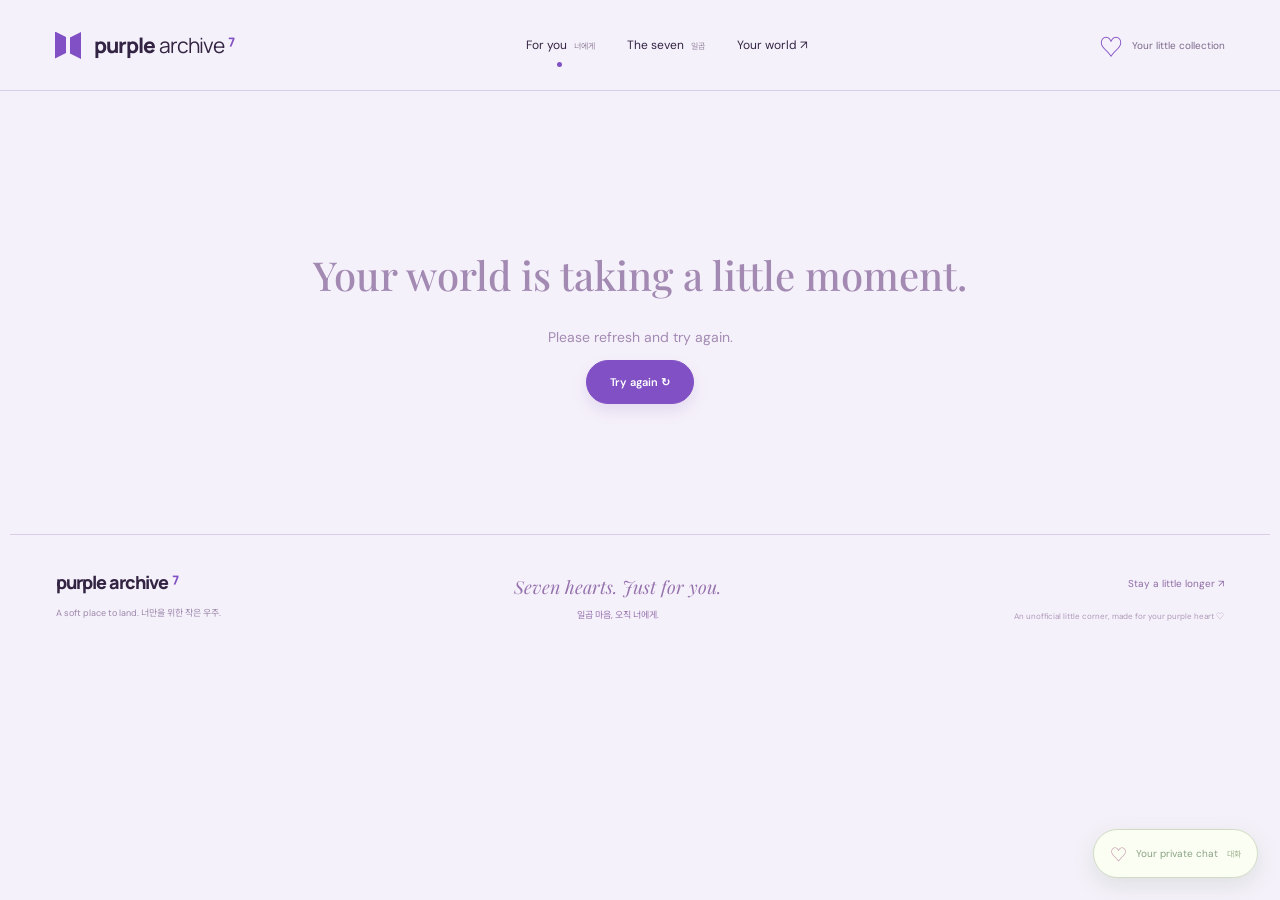
==== site.html @ f512b0ef "Purple Archive - Railway-ready deploy" ====
<!doctype html>
<html lang="en">
<head>
  <meta charset="utf-8">
  <meta name="viewport" content="width=device-width,initial-scale=1">
  <meta name="theme-color" content="#f4effb">
  <meta name="description" content="Seven artists. Your own little universe. A purple collection of moments, made to feel just for you.">
  <title>Purple Archive · Just for you</title>
  <link rel="stylesheet" href="/design.css">
  <link rel="stylesheet" href="/rooms.css">
  <link rel="stylesheet" href="/magic.css">
  <link rel="stylesheet" href="/community.css">
  <link rel="stylesheet" href="/journey.css">
  <link rel="stylesheet" href="/natural.css">
  <link rel="stylesheet" href="/surprise.css">
  <link rel="stylesheet" href="/korea.css">
  <script defer src="/lottie.min.js"></script>
  <script defer src="/rooms.js"></script>
  <script defer src="/magic.js"></script>
  <script defer src="/community.js"></script>
  <script defer src="/journey.js"></script>
  <script defer src="/natural.js"></script>
  <script defer src="/surprise.js"></script>
  <script defer src="/korea.js"></script>
  <script defer src="/visitor.js"></script>
  <script defer src="/recipient.js"></script>
  <script defer src="/experience.js"></script>
</head>
<body>
  <a class="skip" href="#main">Skip to content</a>
  <header class="site-header">
    <a href="/" class="brand"><span class="logo" aria-hidden="true"><i></i><i></i></span>purple<span>archive</span><sup>⁷</sup></a>
    <nav aria-label="Main navigation"><a href="/" data-nav="home">For you <small lang="ko">너에게</small></a><a href="/#members" data-nav="members">The seven <small lang="ko">일곱</small></a><a href="/world" data-nav="world">Your world <span>↗</span></a></nav>
    <a href="/world?view=saved" class="header-heart" aria-label="Your saved memories">♡ <span>Your little collection</span></a>
  </header>
  <main id="main" aria-busy="true"><div class="loading"><div class="loading-orbit" aria-hidden="true"><i></i><span>✧</span></div><p>A little universe is finding its way to you.</p><small lang="ko">오직 너를 위한 작은 우주.</small></div></main>
  <footer class="site-footer"><div><a class="brand" href="/">purple archive<sup>⁷</sup></a><p>A soft place to land. <span lang="ko">너만을 위한 작은 우주.</span></p></div><div class="footer-message">Seven hearts. Just for you.<br><small lang="ko">일곱 마음, 오직 너에게.</small></div><div class="footer-links"><a href="/world">Stay a little longer ↗</a><span id="note-link"></span><small>An unofficial little corner, made for your purple heart ♡</small></div></footer>
  <dialog id="viewer" aria-label="Media preview"><button class="close-dialog" aria-label="Close preview">×</button><div id="viewer-content"></div></dialog>
</body>
</html>
---- design.css ----
@import url('https://fonts.googleapis.com/css2?family=DM+Sans:wght@400;500;600;700&family=Manrope:wght@400;500;600;700;800&family=Noto+Sans+KR:wght@400;500&family=Playfair+Display:ital,wght@0,500;0,600;1,500&display=swap');
:root{--bg:#f5f1fa;--paper:#fffdff;--ink:#332443;--purple:#8150c5;--lilac:#d7c1ef;--muted:#94849f;--line:#d9cce6;--serif:'Playfair Display',Georgia,serif;--sans:'DM Sans','Noto Sans KR',sans-serif;--shadow:0 20px 55px #6b47851a;color-scheme:light}
*{box-sizing:border-box}[hidden]{display:none!important}html{scroll-behavior:smooth;scroll-padding-top:100px}body{margin:0;background:var(--bg);color:var(--ink);font-family:var(--sans);font-size:14px;background-image:radial-gradient(#c9b9d637 .7px,transparent .7px);background-size:14px 14px}a{color:inherit;text-decoration:none}button,input,select{font:inherit}button,a{-webkit-tap-highlight-color:transparent}button{cursor:pointer}button{color:inherit}button:focus-visible,a:focus-visible,select:focus-visible{outline:3px solid #ad7de9;outline-offset:5px}img{display:block;width:100%;object-fit:cover}::selection{background:#d9b9fa}.skip{position:fixed;top:-100px;background:var(--ink);color:white;padding:12px;z-index:50}.skip:focus{top:10px}.container{max-width:1260px;margin:auto;padding:0 46px}.site-header{max-width:1390px;margin:auto;min-height:91px;padding:18px 55px;display:flex;align-items:center;justify-content:space-between;gap:25px;border-bottom:1px solid var(--line)}.brand{font-family:'Manrope',sans-serif;font-size:21px;font-weight:800;letter-spacing:-1px;display:inline-flex;align-items:center;gap:4px;white-space:nowrap}.brand>span:not(.logo){font-weight:400}.brand sup{font-size:20px;color:var(--purple);align-self:flex-start}.logo{display:flex;gap:4px;width:28px;height:27px;margin-right:7px}.logo i{width:11px;background:var(--purple);clip-path:polygon(0 0,100% 20%,100% 80%,0 100%)}.logo i:last-child{transform:scaleX(-1)}nav{display:flex;gap:32px;font-size:12px}nav a{position:relative;padding:9px 0}nav small{font-size:8px;margin-left:4px;color:var(--muted)}nav a.active:after{content:'';width:5px;height:5px;border-radius:50%;background:var(--purple);position:absolute;bottom:-5px;left:45%}.header-heart{display:flex;gap:9px;align-items:center;color:var(--purple);font-size:24px}.header-heart span{font-size:10px;color:#7b688b}.eyebrow{font-size:9px;font-weight:600;letter-spacing:2px;text-transform:uppercase;color:var(--purple);display:flex;align-items:center;gap:8px}.eyebrow:before{content:'✳';font-size:17px}.korean{font-family:'Noto Sans KR',sans-serif;letter-spacing:1px;color:#9576b4;font-size:12px}.pill{border:1px solid #cdb6e1;background:#eadff6;border-radius:30px;padding:8px 12px;font-size:9px;letter-spacing:1px}.hero{min-height:680px;display:grid;grid-template-columns:1fr 1.1fr;align-items:center;gap:22px;padding:45px 0 35px}.hero h1{font-family:'Manrope',sans-serif;font-size:clamp(55px,5.8vw,82px);line-height:1.09;letter-spacing:-4.7px;margin:20px 0;font-weight:800}.hero h1 em{font-family:var(--serif);font-weight:500;color:var(--purple);letter-spacing:-3.5px}.hero .korean{margin:0 0 20px;font-size:15px}.hero-copy>p:not(.korean){font-size:13px;line-height:1.9;color:#8a7797;max-width:345px}.hero-actions{display:flex;align-items:center;gap:25px;margin:28px 0}.button{display:inline-flex;align-items:center;justify-content:center;gap:24px;background:var(--purple);border:1px solid var(--purple);border-radius:30px;padding:14px 23px;color:white;font-size:11px;font-weight:600;box-shadow:0 7px 15px #8053b426;transition:transform .2s,box-shadow .2s}.button:hover{transform:translateY(-3px);box-shadow:0 10px 25px #8053b444}.button.light{background:white;color:var(--purple);border-color:#d8c1ee}.text-link{font-size:11px;border-bottom:1px solid #bba2cd;padding-bottom:5px}.hero-note{display:flex;align-items:center;gap:13px;margin-top:37px}.little-avatars{display:flex;padding-left:7px}.little-avatars img{height:31px;width:31px;border:2px solid white;border-radius:50%;margin-left:-7px;object-position:top}.hero-note>span{font-size:9px;color:#9a86a8;line-height:1.8}.hero-note strong{color:#634777;font-weight:500}.hero-art{position:relative;height:525px;perspective:1200px;isolation:isolate}.lavender-halo{position:absolute;inset:20px 5px 15px;border-radius:50%;background:radial-gradient(ellipse,#c9aaef80,transparent 69%)}.orbit{position:absolute;width:430px;height:390px;border:1px dashed #c3a7db77;border-radius:50%;top:50px;left:25px;transform:rotate(-25deg)}.hero-sticker{position:absolute;background:#f6e88d;color:#665027;padding:10px 14px;z-index:5;font-size:10px;transform:rotate(9deg);right:-10px;top:60px;box-shadow:3px 4px 0 #d2bd65;border-radius:5px}.photo-frame{display:block;padding:10px 10px 34px;background:#fffdff;border:1px solid #ede2f5;box-shadow:var(--shadow);position:relative;transition:transform .35s}.photo-frame img{height:100%;object-position:center 25%}.photo-frame .caption{position:absolute;bottom:10px;left:8px;right:8px;text-align:center;font:italic 13px var(--serif);color:#7c5b93}.photo-frame button{padding:0;border:0;background:none;width:100%;height:100%}.tape{position:absolute;width:80px;height:25px;background:#c7a7e388;top:-12px;left:34%;transform:rotate(-4deg);z-index:2;backdrop-filter:blur(2px)}.main-frame{position:absolute;top:105px;left:30px;width:355px;height:270px;transform:rotate(-9deg) rotateY(9deg);z-index:2}.side-frame{position:absolute;right:0;bottom:55px;width:185px;height:245px;transform:rotate(10deg);z-index:3;border-radius:100px 100px 3px 3px;background:#e5d7f3}.side-frame img{border-radius:100px 100px 0 0}.top-frame{position:absolute;top:6px;right:30px;width:135px;height:165px;transform:rotate(13deg);z-index:1}.main-frame:hover{transform:rotate(-5deg) translateY(-7px)}.hero-stand{position:absolute;bottom:37px;left:25px;width:370px;height:49px;border-radius:50%;background:linear-gradient(90deg,#b894df,#eee1ff 45%,#c3a3e5);box-shadow:0 22px 0 #b999d6,0 30px 0 #ae8ccb,0 45px 30px #6d46802b;transform:rotate(-3deg);z-index:0}.chrome-heart{position:absolute;left:10px;bottom:90px;color:#a777d7;font-size:90px;line-height:1;text-shadow:2px 3px 0 #d5b6f8,5px 7px 12px #9063b24d;transform:rotate(-19deg);z-index:4;animation:bob 5s ease-in-out infinite}.hero-spark{position:absolute;left:15px;top:50px;font:75px var(--serif);color:#b385dc;transform:rotate(-10deg)}.handwriting{position:absolute;bottom:-8px;right:65px;font:italic 19px var(--serif);transform:rotate(-6deg);color:#9b77b5}.ticker{display:flex;gap:28px;align-items:center;justify-content:space-between;padding:22px 15px;border-block:1px solid var(--line);white-space:nowrap;overflow:hidden;color:#9f87b2;font-size:9px;letter-spacing:2px}.ticker b{font-size:16px;font-weight:400;color:#b996dc}.section{padding:63px 0}.section-heading{display:flex;justify-content:space-between;align-items:end;gap:25px;margin-bottom:29px}.section-heading h2{font-family:'Manrope',sans-serif;font-size:36px;font-weight:700;letter-spacing:-1.5px;margin:12px 0 0;line-height:1.22}.section-heading h2 em{font-family:var(--serif);font-weight:500;color:var(--purple)}.section-heading>p{font-size:11px;line-height:1.9;color:#9b86a8;max-width:245px;margin:0}.section-heading .korean{margin-left:8px;font-size:10px}.member-grid{display:grid;grid-template-columns:repeat(7,1fr);gap:17px}.member-card{min-width:0}.member-photo{height:205px;border:6px solid white;border-radius:85px 85px 9px 9px;overflow:hidden;position:relative;background:#e1cef2;box-shadow:0 9px 25px #67458115;transition:transform .35s}.member-card:nth-child(even) .member-photo{border-radius:10px;transform:rotate(2deg)}.member-card:nth-child(3n) .member-photo{transform:rotate(-2deg)}.member-photo img{height:100%;object-position:center 18%;transition:transform .5s;filter:saturate(.85)}.member-card:hover .member-photo{transform:translateY(-8px) rotate(0)}.member-card:hover img{transform:scale(1.05)}.member-number{position:absolute;bottom:8px;left:8px;background:#fffdfbdd;border-radius:20px;padding:4px 7px;font-size:8px;color:#8a61ac}.member-card h3{display:flex;justify-content:space-between;margin:15px 0 5px;font-size:13px;font-weight:600}.member-card h3 span{color:var(--purple)}.member-card p{font-size:9px;color:var(--muted);margin:0;line-height:1.8}.bento{display:grid;grid-template-columns:1.2fr .8fr .8fr;gap:19px;margin:0 0 60px}.bento-card{background:white;border:1px solid #e4d8ef;border-radius:17px;padding:26px;position:relative;overflow:hidden;min-height:230px;box-shadow:0 8px 22px #83599808}.bento-card h3{font:500 25px/1.2 var(--serif);margin:14px 0}.bento-card p{font-size:11px;line-height:1.8;color:#947ba6;max-width:225px}.bento-card .card-symbol{position:absolute;right:15px;bottom:6px;font:100px var(--serif);color:#d7b6ed;transform:rotate(-15deg);pointer-events:none}.bento-card.lilac{background:#e8d9f7}.bento-card.butter{background:#faf2cf;border-color:#e9ddad}.bento-card.butter .eyebrow{color:#a08242}.bento-card.butter button{color:#846f3c}.small-button{background:none;border:0;border-bottom:1px solid #bda4d2;padding:6px 0;color:var(--purple);font-size:11px}.card-stamp{position:absolute;right:18px;top:18px;border:1px dashed #c5a5e0;padding:5px 7px;font-size:8px;color:#9e7dba;transform:rotate(9deg)}.days-number{font-family:'Manrope',sans-serif;font-size:50px;font-weight:700;letter-spacing:-2px;margin:18px 0 0;color:#96714f}.era-room{display:grid;grid-template-columns:.85fr 1.15fr;border:1px solid #dbc5eb;background:#ece1f6;border-radius:18px;overflow:hidden;margin-bottom:60px}.era-intro{padding:38px;background:#e2d1f0;position:relative;overflow:hidden}.era-intro h2{font:500 37px/1.15 var(--serif);margin:15px 0}.era-intro p{font-size:11px;line-height:1.8;color:#967aaa;max-width:250px}.record{height:120px;width:120px;position:absolute;right:-15px;bottom:-25px;border-radius:50%;background:repeating-radial-gradient(#63477c 0 2px,#705482 3px 4px);border:10px solid #755782;box-shadow:0 4px 10px #37244c44}.record:after{content:'7';position:absolute;inset:24px;display:grid;place-items:center;border-radius:50%;background:#c5a8e0;color:white;font:24px var(--serif)}.era-content{padding:28px 32px}.era-tabs{display:flex;flex-wrap:wrap;gap:8px;padding-bottom:20px;border-bottom:1px solid #c7b1da77}.era-tab{padding:8px 12px;border:1px solid #c9b0dd;border-radius:20px;background:transparent;color:#8f70a4;font-size:9px}.era-tab.active{background:#8256a5;border-color:#8256a5;color:white}.era-details h3{font:500 25px var(--serif);margin:23px 0 12px}.era-details p{font-size:12px;line-height:1.9;color:#8d729f}.tag{display:inline-block;padding:6px 10px;border:1px solid #cdb6de;border-radius:20px;margin:4px 3px 0 0;font-size:9px;color:#8b699f}.world-banner{display:grid;grid-template-columns:1fr 1fr;min-height:330px;background:#fefdff;border:1px solid var(--line);border-radius:18px;margin-bottom:60px;overflow:hidden}.banner-copy{padding:40px}.banner-copy h2{font:500 38px/1.15 var(--serif);margin:15px 0}.banner-copy p{font-size:12px;line-height:1.8;color:#967eaa;max-width:300px;margin-bottom:25px}.banner-art{min-height:300px;position:relative;background:radial-gradient(ellipse,#e9d9f78c,transparent 70%);perspective:700px}.banner-art .photo-frame{position:absolute;top:45px;left:30px;width:160px;height:220px;transform:rotate(-12deg)}.banner-art .photo-frame:nth-child(2){left:145px;top:75px;transform:rotate(12deg)}.banner-art .photo-frame:nth-child(3){left:267px;top:38px;transform:rotate(21deg)}.quote-block{text-align:center;padding:0 20px 65px}.quote-block .heart-button{border:0;background:none;font-size:37px;color:#a782c8;transition:transform .2s}.quote-block .heart-button:hover{transform:scale(1.2)}.quote-block p{font:italic 26px var(--serif);margin:13px;color:#9673af}.quote-block small{font-size:10px;color:#ab91bc}.site-footer{border-top:1px solid var(--line);padding:34px 46px;max-width:1260px;margin:auto;display:flex;align-items:center;justify-content:space-between;gap:25px}.site-footer .brand{font-size:18px}.site-footer p{font-size:9px;color:#9c87ab;line-height:1.8}.footer-message{font:italic 18px var(--serif);color:#9672ae;text-align:center}.footer-message small{font:9px var(--sans)}.footer-links{display:flex;flex-direction:column;gap:10px;font-size:10px;color:#8c6ba5;text-align:right}.footer-links small{font-size:8px;color:#ae99b9}.page-hero{text-align:center;padding:52px 0 12px}.page-hero .eyebrow{justify-content:center}.page-hero h1{font-family:'Manrope',sans-serif;font-size:clamp(42px,5.5vw,72px);letter-spacing:-3px;line-height:1.12;margin:18px 0 12px;font-weight:800}.page-hero h1 em{font-family:var(--serif);font-weight:500;color:var(--purple)}.page-hero>p{font-size:12px;line-height:1.9;color:#a184b3}.world-stage{height:340px;position:relative;perspective:1100px;max-width:900px;margin:10px auto 30px}.stage-oval{position:absolute;left:7%;right:7%;height:74px;bottom:19px;border-radius:50%;background:linear-gradient(90deg,#ceb3e8,#f8edff 50%,#b99bd5);box-shadow:0 15px 0 #c4a8dc,0 24px 0 #b998d3,0 42px 33px #9b7aae30}.stage-photo{position:absolute;bottom:62px;width:165px;height:222px;z-index:2;transform:rotate(var(--rot));transition:transform .4s;left:var(--left);transform-origin:bottom center}.stage-photo:nth-of-type(3){border-radius:100px 100px 2px 2px;background:#e6d4f6}.stage-photo:nth-of-type(3) img{border-radius:100px 100px 0 0}.stage-photo:nth-of-type(4){background:#f7ebc6}.stage-photo:hover{transform:rotate(0) translateY(-15px)}.world-float{position:absolute;right:3%;top:15px;font-size:65px;color:#ac85ce;text-shadow:3px 4px #ead6fc;animation:bob 5s ease-in-out infinite}.world-float.left{left:0;right:auto;top:110px;font-size:42px}.stage-label{position:absolute;bottom:1px;left:43%;z-index:3;font-size:8px;letter-spacing:3px;color:#8b67a2;transform:rotate(-1deg)}.world-toolbar{border-block:1px solid var(--line);padding:20px 0;display:flex;justify-content:space-between;align-items:center;gap:14px;flex-wrap:wrap}.filters{display:flex;flex-wrap:wrap;gap:6px}.chip{border:1px solid transparent;border-radius:30px;background:none;padding:9px 13px;color:#9a7dad;font-size:10px;transition:background .2s}.chip.active{background:#895ab4;color:white;border-color:#895ab4;box-shadow:0 4px 10px #8552ac1c}.toolbar-options{display:flex;gap:8px}.toolbar-options select,.icon-button{background:#fffdff;color:#9272aa;border:1px solid #d9c6e7;border-radius:20px;font-size:10px;padding:8px 12px}.icon-button.active{background:#dfcbed;color:#6e4192}.gallery-count{display:flex;justify-content:space-between;gap:15px;align-items:center;font-size:10px;color:#9d83af;padding:22px 0}.gallery-count button{border:0;background:none;color:#8f65ad;font-size:10px}.gallery{columns:4;column-gap:27px;padding:10px 7px 55px}.memory{display:inline-block;width:100%;break-inside:avoid;background:#fffdff;padding:10px;margin-bottom:31px;box-shadow:0 12px 25px #704c8817;border:1px solid #e5d9ee;transform:rotate(-2deg);position:relative;transition:transform .3s}.memory:nth-child(5n+2){background:#e6d4f6;border:1px solid #cbb0e1;transform:rotate(2deg);border-radius:120px 120px 5px 5px;padding:12px}.memory:nth-child(5n+2) .media-button{border-radius:115px 115px 0 0;overflow:hidden}.memory:nth-child(5n+3){background:#fffdf6;border:6px double #c9afd7;transform:rotate(-1deg);padding:9px}.memory:nth-child(5n+4){background:#eee5f6;padding:16px;border-radius:9px;transform:rotate(2deg);box-shadow:4px 6px 0 #d9c3e8}.memory:nth-child(5n){background:#fff6d5;transform:rotate(-2deg);border-color:#e9dcad}.memory:nth-child(5n):before{content:'';position:absolute;width:60px;height:22px;left:33%;top:-12px;background:#cab0e18c;transform:rotate(-7deg);z-index:2;pointer-events:none}.memory:hover{transform:rotate(0) translateY(-6px)}.media-button{display:block;width:100%;border:0;padding:0;background:#e0d0ed;color:var(--purple);position:relative}.media-button img,.media-button video{width:100%;max-height:350px;min-height:150px;object-fit:cover}.media-button .file-art{min-height:180px;display:grid;place-items:center;font-size:55px;background:radial-gradient(#f2e9fb,#d3b5e8)}.media-type{position:absolute;right:8px;bottom:8px;border-radius:20px;background:#fcf8ffdf;font-size:8px;padding:5px 8px}.memory h3{font:italic 15px/1.5 var(--serif);color:#836296;margin:13px 5px 9px;overflow-wrap:anywhere}.memory-meta{display:flex;align-items:center;justify-content:space-between;gap:7px;margin:0 4px 3px;font-size:8px;letter-spacing:1px;color:#a086b3}.save-button{background:none;border:0;color:#ae8bc7;font-size:23px;line-height:1;padding:0 3px}.save-button.saved{color:#9151c2}.gallery.neat{display:grid;grid-template-columns:repeat(4,1fr);gap:23px;columns:auto;align-items:start}.gallery.neat .memory{transform:none;margin:0;border-radius:9px;padding:10px;border:1px solid #d6c0e6;background:white;box-shadow:var(--shadow)}.gallery.neat .memory:before{display:none}.gallery.neat .media-button{border-radius:4px}.gallery.neat .media-button img,.gallery.neat .media-button video{height:230px;object-fit:cover}.empty{column-span:all;grid-column:1/-1;text-align:center;padding:70px 20px;color:#a58ab7}.empty h2{font:500 25px var(--serif)}.empty p{font-size:12px;line-height:1.8}.world-end{text-align:center;margin:0 0 50px;padding:25px;border:1px dashed #d0b5e4;border-radius:15px}.world-end h3{font:italic 23px var(--serif);color:#9c77b8;margin:0 0 10px}.world-end p{font-size:10px;color:#af95bf}.profile{display:grid;grid-template-columns:.85fr 1.15fr;gap:75px;padding:55px 0 50px;align-items:center}.profile-stand{position:relative;padding:15px 15px 38px;perspective:1000px}.profile-stand:after{content:'';position:absolute;bottom:15px;left:0;right:0;height:50px;border-radius:50%;background:linear-gradient(90deg,#c8a8e0,#ebdaf7,#b691d3);box-shadow:0 15px 0 #bd9bd5,0 28px 25px #8a5e9c22;z-index:-1}.profile-portrait{height:480px;transform:rotate(-4deg);padding:13px 13px 43px;background:white;box-shadow:var(--shadow);position:relative}.profile-portrait img{height:100%;object-position:top}.profile-portrait .caption{position:absolute;bottom:13px;left:0;right:0;text-align:center;font:italic 17px var(--serif);color:#ac8cbf}.back-link{font-size:10px;color:#a18aaf}.profile h1{font:800 70px 'Manrope',sans-serif;letter-spacing:-3px;margin:13px 0 5px}.real-name{font-size:16px;color:#9a71b7}.profile .bio{color:#9a83aa;font-size:12px;line-height:1.95;margin:22px 0}.facts{display:grid;grid-template-columns:1fr 1fr;gap:20px;margin:23px 0}.facts dt{font-size:8px;letter-spacing:1.5px;text-transform:uppercase;color:#ac91bd;margin-bottom:7px}.facts dd{font-size:11px;margin:0;color:#735186}.profile-nav{display:flex;justify-content:space-between;border-block:1px solid var(--line);padding:20px 0;font-size:11px;color:#946caa;margin-bottom:45px}.profile-memories .gallery{padding-bottom:30px}.profile .eyebrow{margin-top:23px}.note-wrap{max-width:690px;margin:auto;padding:45px 25px 75px}.note{background:#fffcff;padding:45px 43px;margin-top:35px;position:relative;box-shadow:var(--shadow);transform:rotate(-.5deg);border:1px solid #e4d5ef;border-radius:3px}.note:before{content:'';position:absolute;top:-13px;left:41%;width:90px;height:28px;background:#ccb2e199;transform:rotate(5deg)}.note h1{font:500 39px var(--serif);margin:18px 0 27px;color:#815794}.note p{font-size:13px;line-height:2;color:#8c749b;margin-bottom:20px}.note-sign{font:italic 24px var(--serif);color:#a27cb8;padding-top:10px}.note-bottom{text-align:center;font-size:10px;color:#aa8abb;margin-top:24px}.loading{text-align:center;padding:130px 20px;color:#a38ab3}.loading h1{font:500 40px var(--serif)}dialog{background:#fdf9ff;color:var(--ink);border:1px solid #dfc7ee;border-radius:18px;width:min(850px,94vw);max-height:92vh;padding:42px 25px 25px;box-shadow:0 30px 120px #32194040}dialog::backdrop{background:#493357aa;backdrop-filter:blur(12px)}.close-dialog{position:absolute;right:13px;top:6px;font-size:29px;border:0;background:none;color:#a27abc}.viewer-media img,.viewer-media video{width:auto;max-width:100%;max-height:63vh;margin:auto;object-fit:contain;border-radius:7px}.viewer-media audio{width:100%;margin:40px 0}.viewer-media .lottie{height:330px}.viewer-title{font:500 22px var(--serif);overflow-wrap:anywhere;color:#9065a7}.viewer-links{display:flex;justify-content:space-between;align-items:center;font-size:10px;color:#a17bb8}.viewer-links a{border-bottom:1px solid #cdb0de;padding-bottom:4px}.viewer-members{display:flex;gap:10px;font-size:10px;margin-top:15px;color:#9975ae}.fallback-photo{height:100%;min-height:140px;display:grid;place-items:center;background:linear-gradient(145deg,#e0caef,#b795d5);color:white;font:35px var(--serif)}.entry{position:fixed;inset:0;z-index:30;display:grid;place-items:center;text-align:center;background:#f5effbdd;backdrop-filter:blur(16px);pointer-events:none;animation:enterFade 1.8s forwards}.entry-symbol{width:110px;height:140px;border:1px solid #c2a2dc;border-radius:70px 70px 0 0;margin:auto;box-shadow:0 0 60px #bb8adb44,inset 0 0 30px #fff;display:grid;place-items:center;font:65px var(--serif);color:#a577c7;animation:entryZoom 1.6s ease forwards}.entry h2{font:500 39px var(--serif);color:#9165ad;margin:22px 0 10px}.entry p{font-size:10px;letter-spacing:2px;color:#b08cc8}.toast{position:fixed;bottom:25px;left:50%;transform:translateX(-50%);background:#684382;color:#fff4ff;border:1px solid #e2c7f077;border-radius:30px;padding:12px 24px;font-size:11px;box-shadow:0 10px 30px #57336b2c;z-index:40;text-align:center;max-width:90vw}.reveal{animation:rise .7s both}.float-heart{position:fixed;pointer-events:none;color:#a36fc4;z-index:50;animation:heartRise 1.6s forwards;font-size:25px}.error-notice{text-align:center;padding:30px;color:#9476a6}.loading-flowers{font-size:30px;letter-spacing:18px;color:#be9dd7}.scene-label{font-size:8px;color:#a789bc;letter-spacing:2px}.section-label-row{display:flex;justify-content:space-between;align-items:center;margin-bottom:20px}.section-label-row .korean{font-size:10px}
@keyframes bob{50%{transform:translateY(-9px) rotate(-8deg)}}@keyframes enterFade{0%,55%{opacity:1}100%{opacity:0;visibility:hidden}}@keyframes entryZoom{to{transform:scale(1.13);box-shadow:0 0 140px #bb8adb88}}@keyframes rise{from{opacity:0;transform:translateY(16px)}to{opacity:1;transform:translateY(0)}}@keyframes heartRise{to{transform:translateY(-120px) rotate(20deg);opacity:0}}
@media(min-width:1500px){.hero{min-height:730px}.hero-art{transform:scale(1.05)}}
@media(max-width:1100px){.site-header{padding:20px 32px}.header-heart span{display:none}.container{padding:0 32px}.hero h1{font-size:66px}.hero-art{height:480px}.main-frame{left:0;width:300px;height:245px}.side-frame{right:0;width:155px;height:210px}.top-frame{right:20px;width:125px;height:155px}.hero-stand{width:300px;left:15px;bottom:42px}.orbit{width:340px;left:0}.hero-sticker{right:-5px;font-size:8px}.member-grid{gap:12px}.member-photo{height:177px}.bento{grid-template-columns:1fr 1fr 1fr}.bento-card{padding:21px}.banner-art .photo-frame:nth-child(3){display:none}.gallery{columns:3}.gallery.neat{grid-template-columns:repeat(3,1fr)}.profile{gap:40px}.profile-portrait{height:450px}}
@media(max-width:760px){.site-header{padding:18px 22px;min-height:76px;gap:15px}.brand{font-size:18px}.header-heart{font-size:22px}nav{gap:20px;font-size:10px}nav small{display:none}.container{padding:0 23px}.hero{grid-template-columns:1fr;padding:35px 0 25px;gap:10px}.hero h1{font-size:70px;letter-spacing:-3.5px;max-width:450px}.hero h1 em{letter-spacing:-2.5px}.hero-art{width:100%;max-width:450px;height:475px;margin:auto}.hero-copy>p:not(.korean){max-width:360px}.hero-note{margin-top:23px}.hero-art .main-frame{left:20px;top:95px;width:320px;height:265px}.hero-art .side-frame{right:8px;bottom:43px;width:166px;height:215px}.hero-art .top-frame{right:35px}.hero-stand{left:30px;width:330px;bottom:25px}.hero-sticker{right:5px;top:65px}.handwriting{bottom:-10px;right:40px}.chrome-heart{bottom:70px}.orbit{left:25px;width:360px;height:350px}.hero-spark{left:12px;top:22px}.ticker{justify-content:flex-start;font-size:8px;gap:25px}.section{padding:43px 0}.section-heading h2{font-size:30px}.section-heading>p{max-width:170px;font-size:10px}.member-grid{grid-template-columns:repeat(4,1fr);gap:23px 14px}.member-photo{height:190px}.bento{grid-template-columns:1fr 1fr;margin-bottom:40px;gap:15px}.bento-card:first-child{grid-column:1/-1;min-height:175px}.bento-card:first-child p{max-width:80%}.bento-card .card-symbol{right:20px;font-size:80px}.bento-card{min-height:220px}.bento-card h3{font-size:24px}.era-room{grid-template-columns:1fr;margin-bottom:40px}.era-intro{padding:25px}.era-intro h2{font-size:31px}.era-intro p{max-width:85%}.era-content{padding:24px}.record{right:14px;bottom:-40px}.world-banner{grid-template-columns:1fr;margin-bottom:40px}.banner-copy{padding:30px}.banner-copy h2{font-size:34px}.banner-art{min-height:290px}.banner-art .photo-frame{left:calc(50% - 150px);top:12px}.banner-art .photo-frame:nth-child(2){left:calc(50% - 25px);top:38px}.quote-block{padding-bottom:43px}.quote-block p{font-size:24px}.site-footer{padding:28px 23px;gap:20px;flex-wrap:wrap}.footer-message{text-align:right}.footer-links{width:100%;text-align:left;border-top:1px solid var(--line);padding-top:17px;gap:9px}.page-hero{padding-top:36px}.page-hero h1{font-size:50px;letter-spacing:-2px}.world-stage{height:280px;max-width:560px;margin-bottom:30px}.stage-photo{width:135px;height:185px;bottom:55px}.stage-photo:nth-of-type(5){display:none}.stage-photo:nth-of-type(2){left:8%!important}.stage-photo:nth-of-type(3){left:35%!important}.stage-photo:nth-of-type(4){left:63%!important}.stage-oval{left:4%;right:4%;bottom:20px;height:55px}.world-float{font-size:43px;top:0}.world-float.left{font-size:26px;top:105px;left:-5px}.stage-label{left:35%;bottom:3px}.world-toolbar{gap:17px}.toolbar-options{width:100%;justify-content:flex-end}.filters{gap:4px}.chip{padding:8px 11px;font-size:10px}.gallery{columns:2;column-gap:20px}.gallery.neat{grid-template-columns:repeat(2,1fr);gap:18px}.gallery.neat .media-button img,.gallery.neat .media-button video{height:220px}.gallery-count{font-size:9px}.profile{grid-template-columns:1fr;padding:30px 0;gap:25px}.profile-stand{max-width:360px;width:100%;margin:auto}.profile-portrait{height:425px}.profile h1{font-size:60px}.profile .bio{font-size:13px}.profile-nav{font-size:10px}.note{padding:35px 28px}.note h1{font-size:35px}.entry h2{font-size:30px}.entry-symbol{width:90px;height:120px}}
@media(max-width:420px){.site-header{padding:16px;gap:10px}.brand{font-size:15px}.logo{width:20px;height:22px;margin-right:3px;gap:3px}.brand sup{font-size:15px}nav{gap:13px;font-size:9px}.header-heart{display:none}.hero h1{font-size:58px}.hero .korean{font-size:12px}.hero-art{height:408px}.hero-art .main-frame{left:0;top:95px;width:262px;height:222px}.hero-art .side-frame{right:0;width:136px;height:185px;bottom:30px}.hero-art .top-frame{right:20px;width:117px;height:143px}.hero-stand{width:270px;left:10px;bottom:17px}.chrome-heart{left:0;bottom:59px;font-size:65px}.orbit{width:285px;height:300px;left:0}.hero-sticker{top:60px;right:0;padding:8px;font-size:7px}.handwriting{font-size:17px;right:20px;bottom:-15px}.member-grid{grid-template-columns:repeat(2,1fr);gap:23px 18px}.member-photo{height:235px}.section-heading{align-items:flex-start;flex-direction:column;gap:13px}.section-heading>p{max-width:100%}.bento-card{padding:19px}.bento-card h3{font-size:23px}.days-number{font-size:40px}.bento-card .card-symbol{font-size:55px}.page-hero h1{font-size:43px}.world-stage{height:248px}.stage-photo{width:110px;height:153px;bottom:51px;padding:7px 7px 26px}.stage-photo .caption{font-size:10px;bottom:7px}.stage-photo:nth-of-type(2){left:1%!important}.stage-photo:nth-of-type(3){left:32%!important}.stage-photo:nth-of-type(4){left:64%!important}.world-float{font-size:35px}.world-float.left{display:none}.stage-label{font-size:7px;left:29%}.gallery{column-gap:13px;padding-inline:2px}.memory{padding:7px;margin-bottom:25px}.memory:nth-child(5n+2){padding:9px}.memory:nth-child(5n+3){padding:6px;border-width:4px}.memory:nth-child(5n+4){padding:10px}.memory h3{font-size:13px;margin:10px 3px 7px}.memory-meta{font-size:7px;letter-spacing:.5px}.media-button img,.media-button video{min-height:120px}.gallery.neat{gap:12px}.gallery.neat .media-button img,.gallery.neat .media-button video{height:170px}.note p{font-size:12px}.site-footer .brand{font-size:16px}.footer-message{font-size:16px}.site-footer>div:first-child p{max-width:165px}}
@media(prefers-reduced-motion:reduce){*,*:before,*:after{animation:none!important;transition:none!important;scroll-behavior:auto!important}.entry{display:none}}
---- rooms.css ----
.sr-only{position:absolute;width:1px;height:1px;padding:0;margin:-1px;overflow:hidden;clip:rect(0,0,0,0);white-space:nowrap;border:0}
#top-note-slot{padding-top:20px;display:flex;justify-content:flex-start}#top-note-slot:empty{display:none}.top-note{display:flex;align-items:center;gap:13px;padding:12px 17px;background:#fffcff;border:1px solid #d6bee9;border-radius:7px;box-shadow:4px 5px 0 #e4d6ef;max-width:310px;transition:transform .2s}.top-note:hover{transform:translateY(-3px)}.note-icon{font-size:24px;color:#ab85c8}.top-note strong{font-size:12px;font-weight:600;color:#805397}.top-note small{display:block;font-size:9px;margin-top:4px;color:#a58ab5}.note-arrow{padding-left:25px;color:#aa84c4}.top-note+.hero{padding-top:20px}.tiny-label{font-size:8px;letter-spacing:1.8px;color:#a487b7}.wall-intro{display:flex;justify-content:space-between;gap:15px;margin-bottom:22px}.new-memories{padding-top:5px}.memory-wall{display:grid;grid-template-columns:1.1fr 1fr 1fr;grid-template-rows:225px 225px;gap:23px;position:relative}.wall-cell{min-width:0;min-height:0}.wall-cell:first-child{grid-row:span 2}.wall-cell:last-child:nth-child(6){position:absolute;right:29%;bottom:-17px;width:115px;height:143px;z-index:2;transform:rotate(10deg)}.wall-cell .memory{height:100%;width:100%;margin:0;display:flex;flex-direction:column;transform:rotate(-2deg);padding:9px;border-radius:7px;background:#fff;border:1px solid #dfcde9;box-shadow:7px 10px 0 #e3d5ed66}.wall-cell:nth-child(2) .memory{transform:rotate(3deg);background:#f7edcd;border-color:#e7dba9}.wall-cell:nth-child(3) .memory{transform:rotate(-2deg);border-radius:110px 110px 7px 7px;background:#e8d9f5}.wall-cell:nth-child(3) .media-button{border-radius:100px 100px 0 0;overflow:hidden}.wall-cell:nth-child(4) .memory{transform:rotate(2deg)}.wall-cell:nth-child(5) .memory{transform:rotate(-3deg);border:5px double #c5a5dc;background:#efe4f7}.wall-cell .media-button{height:calc(100% - 58px);flex:1;min-height:0}.wall-cell .media-button img{height:100%;min-height:0;max-height:none;object-fit:cover}.wall-cell:first-child img{object-position:center 20%}.wall-cell .memory h3{font-size:13px;white-space:nowrap;text-overflow:ellipsis;overflow:hidden;margin:9px 5px 5px}.wall-cell .memory-meta{flex-shrink:0}.wall-cell:last-child:nth-child(6) .memory h3{font-size:10px}.wall-cell:last-child:nth-child(6) .memory-meta{display:none}.wall-cell .memory:hover{transform:rotate(0) translateY(-5px)}.pocket-room{display:grid;grid-template-columns:.8fr 1.5fr;border-radius:17px;background:#e8daf4;border:1px solid #d5bde6;margin:25px 0 55px;padding:32px 0 28px 32px;gap:25px;overflow:hidden}.pocket-intro h2{font:500 33px/1.16 var(--serif);margin:17px 0}.pocket-intro em{color:#9974b6}.pocket-intro p{font-size:11px;line-height:1.9;color:#9a7ead}.pocket-strip{display:flex;gap:22px;overflow-x:auto;scroll-snap-type:x mandatory;padding:22px 28px 30px 12px;scrollbar-color:#c1a2d8 transparent;align-items:center}.pocket-photo{flex:0 0 175px;height:235px;scroll-snap-align:center;transform:rotate(-5deg)}.pocket-photo:nth-child(even){transform:rotate(5deg);background:#f8efda}.pocket-photo:hover{transform:rotate(0) translateY(-5px)}.strip-arrows{display:flex;gap:8px;margin-top:19px}.round-control{height:33px;width:33px;background:#faf5ff;border:1px solid #c6a7dc;border-radius:50%;color:#9a75b6}.discovery-desk{display:flex;gap:38px;align-items:center;position:relative;border:1px dashed #cbb0de;border-radius:17px;background:#fcf9fe;padding:36px;margin-bottom:60px;overflow:hidden}.discovery-desk h2{font:500 33px/1.15 var(--serif);margin:15px 0}.discovery-desk em{color:#9e73bb}.discovery-desk p{font-size:11px;color:#aa8ebb;margin:17px 0 22px}.capsule-orb{width:160px;height:180px;flex-shrink:0;position:relative;border-radius:90px 90px 60px 60px;background:radial-gradient(circle at 35% 28%,#fff,#eee0fa 20%,#c49ee3 63%,#9968bf 95%);box-shadow:inset -12px -12px 18px #8453a62b,inset 5px 4px 20px #fff,0 25px 15px -15px #906baa3d;display:grid;place-items:center;transform:rotate(-8deg)}.capsule-orb:before{content:'';position:absolute;inset:8px;border:1px solid #fff9;border-radius:inherit}.capsule-orb span{font-size:70px;color:#fff;text-shadow:0 3px 0 #b492d2}.capsule-orb i{position:absolute;bottom:28px;letter-spacing:4px;font-size:9px;color:#9f74be}.desk-doodle{position:absolute;right:45px;top:40px;font-size:90px;color:#d6bde9;transform:rotate(10deg)}
.world-jumps{display:flex;justify-content:center;gap:10px;margin:5px 0 28px;flex-wrap:wrap}.world-jumps a{font-size:9px;border:1px solid #d4bae6;border-radius:20px;padding:8px 13px;background:#fcf8ff;color:#a27db9}.world-rooms{padding-bottom:30px}.world-room{padding:24px 0 45px;scroll-margin-top:30px}.room-heading{display:flex;align-items:center;gap:20px;margin:10px 0 30px}.room-number{font:italic 43px var(--serif);color:#c2a3d7;border-right:1px solid #d9c4e7;padding-right:19px}.room-heading h2{font:500 31px var(--serif);margin:8px 0 0;letter-spacing:-.6px}.room-heading h2 em{color:#a074bd}.room-heading>p{font-size:10px;line-height:1.9;color:#aa8cb9;margin-left:auto;text-align:right;max-width:210px}.room-heading .eyebrow{font-size:8px;letter-spacing:1.7px}.scrapbook-room{background:linear-gradient(125deg,#efe5f8,#f9f3ff);border:1px solid #e0ccef;border-radius:18px;padding:28px;margin:18px 0 30px}.scrapbook-desk{display:grid;grid-template-columns:repeat(4,1fr);gap:28px 24px;padding:15px 5px 20px;position:relative;align-items:start}.scrapbook-desk .memory{margin:0;transform:rotate(-5deg);border-radius:3px;background:#fffeff;border:1px solid #ddcaeb;box-shadow:0 12px 20px #72548317}.scrapbook-desk .memory:nth-child(3n){transform:translateY(20px) rotate(7deg);background:#faf0d5}.scrapbook-desk .memory:nth-child(4n){transform:rotate(-3deg);border-radius:80px 80px 4px 4px;background:#dec9ee}.scrapbook-desk .memory img{height:195px;min-height:0}.scrapbook-desk .memory:nth-child(4n) .media-button{border-radius:75px 75px 0 0;overflow:hidden}.scrapbook-note{align-self:center;padding:23px 20px 18px;background:#fff4c9;min-height:220px;box-shadow:5px 8px 0 #d9c79640;transform:rotate(-7deg);position:relative}.scrapbook-note:before{content:'';position:absolute;left:30%;top:-9px;width:60px;height:22px;background:#bfa4d577;transform:rotate(5deg)}.scrapbook-note>span{font:italic 25px var(--serif);color:#977640}.scrapbook-note p{font:italic 18px/1.5 var(--serif);color:#ac8c53}.scrapbook-note small{font-size:8px;color:#b4965f}.scrapbook-note b{position:absolute;right:10px;bottom:7px;color:#bd9c5d;font-size:32px;font-weight:400}.paper-star{position:absolute;right:30px;bottom:12px;font-size:65px;color:#b99bd4;transform:rotate(15deg)}.contact-grid{display:grid;grid-template-columns:repeat(4,minmax(0,1fr));gap:26px}.contact-grid .memory{margin:0;border-radius:8px;background:#fff;border:1px solid #e0cfee;padding:10px;transform:rotate(-1deg)}.contact-grid .memory:nth-child(even){transform:rotate(2deg);background:#ede1f7}.contact-grid .memory img,.contact-grid .memory video{height:225px;min-height:0;max-height:none;object-fit:cover}.contact-grid .media-button{border-radius:4px;overflow:hidden}.cinema-grid{display:grid;grid-template-columns:repeat(2,minmax(0,1fr));gap:25px}.cinema-grid .memory{margin:0;transform:none;background:#30203e;padding:15px 15px 10px;border-radius:15px;border:6px double #74528d;position:relative;overflow:hidden}.cinema-grid .memory:before{content:'';position:absolute;top:4px;left:0;right:0;height:5px;background:repeating-linear-gradient(90deg,transparent 0 15px,#e0cbed55 15px 22px)}.cinema-grid .media-button{border-radius:5px;overflow:hidden}.cinema-grid .memory video{aspect-ratio:16/9;max-height:300px;object-fit:cover;min-height:0}.cinema-grid h3{color:#ddc5ed}.cinema-grid .memory-meta{color:#b79bcc}.sticker-grid{display:grid;grid-template-columns:repeat(5,minmax(0,1fr));gap:20px;background:#e8dcf4;padding:27px;border-radius:18px;border:1px dashed #c7a5df}.sticker-grid .memory{background:#fff9;box-shadow:4px 6px 0 #cdb4df55;margin:0;border:1px solid #fff;border-radius:25px;transform:rotate(-4deg);padding:12px}.sticker-grid .memory:nth-child(even){transform:rotate(5deg);background:#fff5dbaa}.sticker-grid .media-button{background:transparent;border-radius:15px}.sticker-grid img,.sticker-grid video{height:130px;min-height:0;object-fit:contain}.sticker-grid .file-art{min-height:130px;background:transparent;font-size:50px}.sticker-grid h3{font-size:12px}.audio-grid,.keepsake-grid{display:grid;grid-template-columns:repeat(3,minmax(0,1fr));gap:25px}.audio-grid .memory,.keepsake-grid .memory{margin:0;transform:none;border-radius:15px;padding:15px;background:#f8f1fc}.audio-grid .file-art{min-height:120px;background:repeating-radial-gradient(#806091 0 2px,#715080 3px 4px);color:#ebd1ff;border-radius:50%;width:120px;margin:15px auto}.more-memories{text-align:center;padding:30px 0 45px}.more-memories p{font-size:11px;color:#a082b0;margin-bottom:20px}.neat-rooms .contact-grid .memory{transform:none}.profile-memories .gallery{display:grid;grid-template-columns:repeat(3,minmax(0,1fr));columns:auto;gap:25px;align-items:start}.profile-memories .gallery .memory{margin:0}.profile-memories .gallery .memory:nth-child(3n+1){transform:rotate(-3deg)}.profile-memories .gallery .memory img{max-height:330px}
.birthday-room{display:grid;grid-template-columns:.65fr 1.1fr .65fr;gap:30px;align-items:center;background:linear-gradient(120deg,#eee0fa,#fff9f3 70%);border:1px solid #d9bfe9;border-radius:18px;padding:32px;margin:15px 0 20px;position:relative;overflow:hidden;isolation:isolate}.birthday-room:before{content:'✦';position:absolute;right:5%;top:-15px;font-size:100px;color:#e5c9ef88;z-index:-1}.birthday-photo{height:225px;position:relative;background:#fff;padding:9px 9px 25px;transform:rotate(-6deg);box-shadow:var(--shadow)}.birthday-photo img{height:100%;object-position:center 20%}.birthday-stamp{position:absolute;bottom:8px;left:0;right:0;text-align:center;font-size:7px;letter-spacing:1.5px;color:#ad89bf}.birthday-copy h2{font:500 35px/1.13 var(--serif);letter-spacing:-.6px;margin:14px 0}.birthday-copy h2 em{color:#a475b9}.birthday-copy>p{font-size:10px;color:#aa8ab9}.birthday-count{display:flex;gap:15px;align-items:center;margin:18px 0}.birthday-count strong{font:500 45px var(--serif);color:#b38aca}.birthday-count>span{font-size:10px;color:#8e6d9f;line-height:1.9}.birthday-count small{display:block;font-size:8px;color:#b08ec0}.birthday-actions{display:flex;gap:17px;align-items:center;flex-wrap:wrap}.birthday-celebrate{border:0;background:none;color:#b089c4;font-size:10px}.cake-scene{height:210px;position:relative;align-self:end;width:180px;justify-self:center}.cake-top{position:absolute;left:10px;top:90px;width:160px;height:45px;border-radius:50%;background:radial-gradient(ellipse,#fdf3ff,#e1bfe9);z-index:3;border:1px solid #eacff0}.cake-base{position:absolute;left:10px;top:109px;width:160px;height:70px;background:linear-gradient(90deg,#bb8aca,#edd4f1 50%,#ceaad9);border-radius:0 0 80px 80px / 0 0 20px 20px;z-index:2;box-shadow:inset 0 -7px #c5a0d366}.cake-base:after{content:'';position:absolute;left:0;right:0;top:21px;border-top:7px dotted #f5e7fa}.cake-base span{position:absolute;top:38px;left:0;right:0;text-align:center;font-size:10px;color:#9870aa;letter-spacing:5px}.cake-plate{position:absolute;bottom:18px;left:-4px;width:190px;height:46px;border-radius:50%;background:linear-gradient(90deg,#d5c3dc,#fff,#d6c1df);box-shadow:0 7px 0 #c8b2d1,0 19px 15px #88619b24;z-index:1}.candle{height:48px;width:9px;position:absolute;top:61px;z-index:4;border-radius:3px;background:repeating-linear-gradient(35deg,#b68acd 0 6px,#f2e6fa 7px 12px);left:55px}.candle.c2{left:86px;top:52px}.candle.c3{left:116px;top:63px}.candle i{position:absolute;width:10px;height:18px;border-radius:50% 50% 45% 45%;top:-22px;left:0;background:linear-gradient(#f3d287,#fff4c8);box-shadow:0 0 20px #f0c77166;animation:candleGlow 2s ease-in-out infinite;transform-origin:bottom}.candle.c2 i{animation-delay:.4s}.candle.c3 i{animation-delay:.8s}.birthday-calendar{display:grid;grid-template-columns:repeat(7,1fr);gap:10px;margin:0 0 55px}.birthday-calendar a{border:1px solid #dfc9ec;border-radius:9px;padding:12px 8px;background:#fffbff;text-align:center}.birthday-calendar span{display:block;font-size:11px;color:#936aaa}.birthday-calendar small{display:block;font-size:8px;color:#b395c2;margin-top:5px}.birthday-calendar a.next{border-color:#ae81cd;box-shadow:0 3px 0 #d1b4e3}.birthday-calendar a.today{background:#e6cef6}.birthday-calendar b{font-size:7px;letter-spacing:1px;color:#aa7abc}.birthday-ribbon{display:block;text-align:center;padding:13px 20px;color:#9660b1;background:linear-gradient(90deg,#f4e8fa,#e5cdf5,#faf1df);font-size:11px;border-block:1px solid #d8b9e7}.birthday-ribbon span{margin:0 8px}.birthday-mode .hero-art .lavender-halo{background:radial-gradient(ellipse,#d7adf1,#f5d7e833,transparent 70%)}.birthday-member .member-photo{border-color:#d3ade9;box-shadow:0 0 0 2px #eeddf9,0 0 30px #c28ed94d}.birthday-badge{position:absolute;bottom:7px;left:5px;right:5px;border-radius:12px;text-align:center;background:#faf0ffed;color:#a56abb;padding:6px;font-size:8px;z-index:2}.birthday-portrait{outline:2px dashed #be91d6;outline-offset:8px}.compact-birthday{padding:22px 30px;grid-template-columns:135px 1fr 155px;gap:28px;margin-top:15px;margin-bottom:35px}.compact-birthday .birthday-photo{height:160px}.compact-birthday .birthday-copy h2{font-size:29px}.compact-birthday .birthday-count{margin:9px 0}.compact-birthday .birthday-count strong{font-size:35px}.compact-birthday .birthday-actions .button{padding:10px 18px;font-size:10px}.compact-birthday .cake-scene{transform:scale(.8);transform-origin:center bottom;height:180px}.compact-birthday .birthday-copy .eyebrow{font-size:8px}.its-today{background:linear-gradient(115deg,#e9d2fc,#faf0fa,#fff4d8)}.wish-table{display:grid;grid-template-columns:1fr 1fr;gap:25px;border:1px dashed #cca6e1;background:#fcf7ff;border-radius:15px;padding:25px;margin-bottom:40px}.wish-table h3{font:500 26px var(--serif);color:#a479b9;margin:13px 0}.wish-table p{font-size:10px;color:#ac8dbd;line-height:1.8}.wish-table form{display:flex;gap:10px;flex-wrap:wrap;align-content:center}.wish-table input{width:100%;border:1px solid #d6bce6;border-radius:8px;padding:12px;background:white;color:#835498;font:12px var(--sans)}.wish-table .button{padding:10px 18px}.wish-table #wish-feedback{width:100%;margin:0}.confetti-layer{position:fixed;inset:0;z-index:100;pointer-events:none;overflow:hidden}.confetti-bit{position:absolute;left:var(--x);top:-45px;font-size:var(--s);animation:confettiFall 3.5s var(--delay) ease-in forwards}@keyframes confettiFall{to{transform:translate(25px,110vh) rotate(360deg);opacity:0}}@keyframes candleGlow{50%{transform:rotate(6deg) scale(.9);opacity:.7}}
@media(max-width:1050px){.memory-wall{grid-template-rows:205px 205px;gap:18px}.scrapbook-desk{grid-template-columns:repeat(3,1fr)}.scrapbook-desk .memory img{height:205px}.sticker-grid{grid-template-columns:repeat(4,minmax(0,1fr))}.birthday-room{grid-template-columns:.7fr 1.2fr;gap:25px}.birthday-room .cake-scene{display:none}.birthday-copy h2{font-size:33px}.compact-birthday{grid-template-columns:130px 1fr}.desk-doodle{right:20px;font-size:65px}.contact-grid{gap:19px}.contact-grid .memory img{height:195px}}
@media(max-width:760px){#top-note-slot{padding-top:17px}.top-note{padding:10px 14px;max-width:260px}.top-note strong{font-size:11px}.top-note small{font-size:8px}.note-icon{font-size:20px}.new-memories{padding-top:0}.memory-wall{grid-template-columns:1.1fr 1fr;grid-template-rows:195px 195px 170px;gap:20px}.wall-cell:first-child{grid-row:span 2}.wall-cell:nth-child(4),.wall-cell:nth-child(5){grid-row:3}.wall-cell:last-child:nth-child(6){right:30%;bottom:10px;width:85px;height:115px}.wall-cell:last-child:nth-child(6) .memory h3{font-size:8px}.wall-cell .memory h3{font-size:11px}.pocket-room{grid-template-columns:1fr;padding:26px 0 10px;margin-bottom:38px;gap:5px}.pocket-intro{padding:0 26px}.pocket-intro h2{font-size:31px;margin:13px 0}.pocket-intro p{margin:9px 0}.strip-arrows{display:none}.pocket-strip{padding-left:26px;gap:20px}.pocket-photo{flex-basis:155px;height:210px}.discovery-desk{padding:25px;gap:24px;margin-bottom:40px}.capsule-orb{width:110px;height:140px}.capsule-orb span{font-size:53px}.discovery-desk h2{font-size:27px}.discovery-desk p{font-size:10px;line-height:1.8}.discovery-desk .eyebrow{font-size:7px;letter-spacing:1.3px}.desk-doodle{display:none}.discovery-desk .button{font-size:10px;padding:12px 17px}.world-room{padding:18px 0 34px}.room-heading{gap:13px;flex-wrap:wrap;margin-bottom:25px}.room-heading h2{font-size:27px}.room-heading .eyebrow{font-size:7px;letter-spacing:1.2px}.room-number{font-size:34px;padding-right:13px}.room-heading>p{width:100%;max-width:none;text-align:left;margin:0 0 0 46px;font-size:9px}.scrapbook-room{padding:24px 18px;margin-top:8px}.scrapbook-desk{grid-template-columns:repeat(2,minmax(0,1fr));gap:26px 19px}.scrapbook-note{min-height:190px;padding:20px 14px}.scrapbook-note>span{font-size:22px}.scrapbook-note p{font-size:16px}.scrapbook-note small{font-size:7px}.scrapbook-desk .memory img{height:165px}.scrapbook-desk .memory h3{font-size:12px}.scrapbook-desk .memory-meta{font-size:7px}.paper-star{right:18px;font-size:45px}.contact-grid{grid-template-columns:repeat(2,minmax(0,1fr));gap:22px 18px}.contact-grid .memory img{height:215px}.cinema-grid{grid-template-columns:1fr;gap:20px}.sticker-grid{grid-template-columns:repeat(3,minmax(0,1fr));padding:20px;gap:16px}.sticker-grid .memory{padding:10px}.sticker-grid img,.sticker-grid video{height:100px}.sticker-grid .file-art{min-height:100px}.audio-grid,.keepsake-grid{grid-template-columns:repeat(2,minmax(0,1fr));gap:17px}.profile-memories .gallery{grid-template-columns:repeat(2,minmax(0,1fr));gap:22px 17px}.birthday-room{padding:25px 21px;grid-template-columns:120px 1fr;gap:22px}.birthday-photo{height:180px}.birthday-copy h2{font-size:28px}.birthday-copy .eyebrow{font-size:7px;letter-spacing:1.1px}.birthday-copy>p{font-size:9px}.birthday-count strong{font-size:38px}.birthday-actions .button{padding:11px 14px;font-size:9px}.birthday-count>span{font-size:9px}.birthday-count small{font-size:7px}.birthday-stamp{font-size:6px;letter-spacing:.7px}.birthday-calendar{grid-template-columns:repeat(4,1fr);gap:9px;margin-bottom:38px}.birthday-calendar a{padding:10px 6px}.birthday-calendar span{font-size:10px}.birthday-calendar small{font-size:7px}.compact-birthday{grid-template-columns:95px 1fr;padding:18px;gap:18px}.compact-birthday .birthday-photo{height:140px}.compact-birthday .birthday-copy h2{font-size:25px}.compact-birthday .birthday-copy .eyebrow{font-size:7px}.birthday-ribbon{font-size:9px;line-height:1.7;padding:10px 15px}.birthday-ribbon span{margin:0 4px}.wish-table{grid-template-columns:1fr;gap:10px;padding:23px}.wish-table h3{font-size:24px}}
@media(max-width:420px){.wall-intro{align-items:flex-start;gap:10px}.wall-intro .tiny-label{font-size:6px;letter-spacing:1px;max-width:140px;line-height:1.7}.wall-intro .text-link{font-size:9px}.memory-wall{grid-template-rows:170px 170px 150px;gap:17px}.wall-cell .memory{padding:7px}.wall-cell:nth-child(5) .memory{border-width:4px}.wall-cell .memory h3{font-size:10px}.wall-cell .memory-meta{font-size:6px;letter-spacing:0}.wall-cell:last-child:nth-child(6){width:73px;height:100px;right:33%;bottom:7px}.wall-cell:last-child:nth-child(6) .caption{font-size:7px}.discovery-desk{gap:19px;padding:22px 18px}.capsule-orb{width:85px;height:115px}.capsule-orb span{font-size:42px}.capsule-orb i{bottom:20px;font-size:7px}.discovery-desk h2{font-size:24px}.discovery-desk .eyebrow{font-size:6px;letter-spacing:.7px}.discovery-desk p{font-size:9px}.discovery-desk .button{font-size:9px;padding:10px 12px;gap:7px}.room-heading h2{font-size:24px}.room-number{font-size:30px}.room-heading .eyebrow{font-size:6px}.scrapbook-room{padding:20px 13px}.scrapbook-desk{gap:24px 14px}.scrapbook-note{padding:17px 12px;min-height:180px}.scrapbook-note p{font-size:15px}.scrapbook-desk .memory{padding:7px}.scrapbook-desk .memory img{height:135px}.scrapbook-desk .memory h3{font-size:10px}.scrapbook-desk .memory-meta{font-size:6px}.contact-grid{gap:20px 15px}.contact-grid .memory img{height:180px}.sticker-grid{grid-template-columns:repeat(2,minmax(0,1fr));gap:18px}.birthday-room{grid-template-columns:90px 1fr;padding:21px 17px;gap:17px}.birthday-photo{height:150px;padding:6px 6px 20px}.birthday-copy h2{font-size:25px}.birthday-copy .eyebrow{font-size:6px;letter-spacing:.6px}.birthday-copy>p{font-size:8px}.birthday-count{gap:9px}.birthday-count strong{font-size:33px}.birthday-count>span{font-size:8px}.birthday-count small{font-size:6px}.birthday-actions{gap:10px}.birthday-calendar{grid-template-columns:repeat(4,1fr)}.compact-birthday{grid-template-columns:78px 1fr;padding:17px;gap:15px}.compact-birthday .birthday-photo{height:125px}.compact-birthday .birthday-copy h2{font-size:23px}.compact-birthday .birthday-copy .eyebrow{font-size:6px}.compact-birthday .birthday-count strong{font-size:30px}.compact-birthday .birthday-actions .button{font-size:8px;padding:9px 11px}.profile-memories .gallery{gap:22px 14px}}
@media(prefers-reduced-motion:reduce){.confetti-layer{display:none}.candle i{animation:none}}
---- magic.css ----
.loading small{font-size:10px;color:#ac8fc1}.loading-orbit{width:100px;height:100px;border:1px solid #d9c4e8;border-radius:50%;margin:0 auto 25px;display:grid;place-items:center;position:relative}.loading-orbit span{font-size:39px;color:#b28ace}.loading-orbit i{position:absolute;inset:-9px;border:1px dashed #d9c4e8;border-radius:50%;animation:slowOrbit 12s linear infinite}.loading-orbit i:after{content:'';position:absolute;left:8px;top:8px;width:10px;height:10px;background:#c6a2e0;border:3px solid #faf5ff;border-radius:50%}
.arrival{position:fixed;inset:0;z-index:80;background:radial-gradient(ellipse at 50% 40%,#e5d4f5 0,#f7f1fc 43%,#fffaf9 100%);display:flex;align-items:center;justify-content:center;flex-direction:column;gap:22px;padding:30px;text-align:center;transition:opacity .6s,filter .6s,visibility .6s;overflow:hidden}.arrival:before{content:'';position:absolute;inset:22px;border:1px solid #d7c0e44d;border-radius:10px;pointer-events:none}.arrival-scene{width:280px;height:250px;position:relative;perspective:850px}.arrival-orbit{position:absolute;inset:28px 15px;border:1px solid #cbb1df66;border-radius:50%;transform:rotate(-25deg);animation:slowOrbit 20s linear infinite}.arrival-orbit:before{content:'';position:absolute;left:23px;top:23px;width:10px;height:10px;border:3px solid #fbf6ff;background:#b88ad4;border-radius:50%;box-shadow:0 0 13px #b38ad666}.arrival-orbit.orbit-two{inset:12px -4px;border-style:dashed;opacity:.5;animation-direction:reverse}.arrival-object{position:absolute;inset:57px 58px 32px;border-radius:65px 65px 28px 28px;background:radial-gradient(circle at 33% 21%,#fff 0,#f4e9fe 20%,#d0b0ea 62%,#aa7ccc 100%);box-shadow:inset 3px 5px 12px #fff,inset -10px -8px 20px #9466b24d,0 25px 28px -10px #a37bb342;display:grid;place-items:center;animation:arrivalFloat 3s ease-in-out infinite}.arrival-object:before{content:'';position:absolute;inset:7px;border:1px solid #fff9;border-radius:inherit}.arrival-object span{font:70px var(--serif);color:#fff;text-shadow:2px 3px 0 #b396c9}.arrival-object i{position:absolute;bottom:24px;font-size:7px;letter-spacing:3px;color:#9c74b7;font-style:normal}.arrival-spark{position:absolute;color:#b68bcf;animation:twinkle 3s ease-in-out infinite}.spark-one{left:8px;top:60px;font-size:30px}.spark-two{right:5px;bottom:43px;font-size:32px;animation-delay:.5s}.spark-three{right:32px;top:3px;font-size:18px;animation-delay:1s}.arrival-label{font-size:7px;letter-spacing:3px;color:#a17bb7}.arrival-copy h2{font:500 clamp(25px,4vw,39px)/1.25 var(--serif);color:#88649d;margin:17px 0 12px;letter-spacing:-.8px}.arrival-copy p{font-size:11px;color:#a68bb7;line-height:1.8;min-height:20px}.arrival-dots{display:flex;justify-content:center;gap:5px;margin:22px 0}.arrival-dots i{width:4px;height:4px;border-radius:50%;background:#ba96d0;animation:twinkle 1.4s infinite}.arrival-dots i:nth-child(2){animation-delay:.2s}.arrival-dots i:nth-child(3){animation-delay:.4s}.arrival-skip{border:0;border-bottom:1px solid #cfb7de;background:none;padding:4px 0;color:#a088b1;font:10px var(--sans)}.arrival-portal .arrival-object{inset:25px 63px 5px;border-radius:90px 90px 5px 5px;background:linear-gradient(150deg,#faf0ff,#c5a0e0);box-shadow:inset 0 0 0 8px #e9d8f7,inset 0 0 0 10px #c9a7e3,inset 0 0 40px #fff,0 30px 25px -10px #a57cb82b}.arrival-portal .arrival-object:before{inset:17px;border-color:#f9ecff}.arrival-portal .arrival-object span{font-size:65px;text-shadow:0 0 40px white}.arrival-portrait .arrival-object{border-radius:8px;background:linear-gradient(135deg,#fff,#e1cef1);transform:rotate(-10deg);border:10px solid #fff;padding-bottom:15px;box-shadow:9px 10px 0 #d5bde766,0 20px 30px #a57cb82b}.arrival-portrait .arrival-object:after{content:'';position:absolute;width:60px;height:20px;left:27%;top:-19px;background:#ceb2e188;transform:rotate(7deg)}.arrival-portrait .arrival-object i{bottom:6px;font-size:6px}.arrival.is-ready{opacity:0;filter:blur(9px);visibility:hidden;pointer-events:none}.arrival.is-ready .arrival-scene{transform:scale(1.13);transition:transform .6s}.arrival.is-ready .arrival-copy{transform:translateY(8px);transition:transform .6s}
img[data-watched]{transition:opacity .45s,filter .45s}img[data-watched]:not(.image-ready){opacity:.28;filter:blur(6px)}img.image-unavailable{background:#e4d4ef;color:#9673aa;font-size:10px}.soft-reveal{opacity:0;transform:translateY(20px);transition:opacity .65s,transform .65s}.soft-reveal.has-arrived{opacity:1;transform:none}
.collection-blueprint{display:flex;align-items:center;gap:18px;background:#fcf9ff;border:1px dashed #d0b4e3;border-radius:14px;padding:21px 25px;margin:8px 0 25px}.blueprint-symbol{font-size:32px;color:#b18aca}.collection-blueprint strong{font-size:13px;font-weight:500;color:#8b629f}.collection-blueprint p{font-size:10px;color:#a687b9;margin:7px 0 0;line-height:1.8}.collection-blueprint>span:last-child{margin-left:auto;text-align:center;font:28px var(--serif);color:#a17bbb}.collection-blueprint small{display:block;font:6px var(--sans);letter-spacing:1.5px;margin-top:6px}.chapter-room{padding:8px 0 30px}.chapter-fold>summary{display:flex;align-items:center;gap:20px;padding:23px 0;cursor:pointer;list-style:none;border-bottom:1px solid #dfcfea;margin-bottom:24px}.chapter-fold>summary::-webkit-details-marker{display:none}.chapter-index{font:italic 39px var(--serif);color:#c2a0d8;border-right:1px solid #dac4e8;padding-right:20px}.chapter-summary{flex:1;min-width:0}.chapter-summary small{display:block;font-size:8px;letter-spacing:1.7px;text-transform:uppercase;color:#a780bd;margin-bottom:9px}.chapter-summary strong{display:block;font:500 30px/1.22 var(--serif);letter-spacing:-.5px;color:#805690}.chapter-summary em{color:#a376bc;font-weight:500}.chapter-preview{display:flex;gap:5px;margin-right:6px}.chapter-preview img{width:39px;height:47px;object-fit:cover;border:3px solid white;box-shadow:0 4px 10px #7e558c1a;transform:rotate(-6deg)}.chapter-preview img+img{transform:rotate(7deg);margin-left:-12px}.chapter-open-label{font-size:8px;color:#a184b2;white-space:nowrap;display:flex;align-items:center;gap:15px}.chapter-open-label i{display:inline-flex;align-items:center;justify-content:center;width:26px;height:26px;border:1px solid #d5bee5;border-radius:50%;font-style:normal;font-size:17px;color:#a579be;transition:transform .2s}.chapter-fold[open] .chapter-open-label i{transform:rotate(45deg)}.chapter-fold:not([open])>summary{margin-bottom:0}.chapter-fold:not([open]){border:1px solid #e0d0ec;border-radius:12px;background:#fcf9ff;transition:background .2s}.chapter-fold:not([open]):hover{background:#f0e6f8}.chapter-fold:not([open])>summary{padding:20px 25px;border:0}.chapter-fold:not([open]) .chapter-summary strong{font-size:25px}.chapter-fold:not([open]) .chapter-index{font-size:30px}.chapter-description{font-size:10px;line-height:1.8;color:#a386b2;margin:0 0 25px}.chapter-room.scrapbook-room{padding:10px 25px 25px}.chapter-content{padding-bottom:5px}.chapter-content:empty{padding:0}.world-jumps{align-items:center;gap:8px}.world-jumps a{font-size:8px;padding:8px 11px}.room-select-label select{background:#fffcff;color:#9770ad;border:1px solid #d5bbe6;border-radius:20px;padding:9px 12px;font:9px var(--sans);max-width:200px}
.arch-gallery,.light-gallery,.ribbon-gallery,.window-gallery{display:grid;grid-template-columns:repeat(3,minmax(0,1fr));gap:30px 27px;align-items:start;padding:12px 5px 22px}.arch-gallery .memory{margin:0;transform:none;padding:13px;background:#eee0f8;border:1px solid #d5b8e8;border-radius:150px 150px 5px 5px;box-shadow:0 13px 0 -8px #c7a7dc,0 25px 20px -20px #7f558e66}.arch-gallery .memory:nth-child(3n+2){margin-top:45px;background:#faf1dc;border-color:#e8d7aa}.arch-gallery .media-button{border-radius:140px 140px 0 0;overflow:hidden}.arch-gallery .memory img{height:295px;object-fit:cover;min-height:0;max-height:none}.arch-gallery .memory:before{display:none}.light-gallery{background:linear-gradient(145deg,#e7d7f2,#f3ebf8);padding:30px;border-radius:17px;border:1px solid #d3b8e4;gap:25px}.light-gallery .memory{margin:0;transform:rotate(-2deg);padding:17px;background:#faf8fd;border:1px solid #fff;box-shadow:0 0 0 4px #f9f0ff66,0 0 30px #b087c238,inset 0 0 12px #e9d4f0; border-radius:4px}.light-gallery .memory:nth-child(even){transform:rotate(2deg)}.light-gallery img{height:235px;min-height:0;max-height:none}.light-gallery .media-button{border-radius:3px}.ribbon-gallery{position:relative;border-top:1px solid #c9acdc;padding-top:27px;gap:38px 25px}.ribbon-gallery .memory{margin:0;padding:10px;background:#fffdff;transform:rotate(-4deg);border-radius:3px;border:1px solid #e5d6ef;box-shadow:0 14px 25px #86608e19}.ribbon-gallery .memory:nth-child(even){transform:translateY(17px) rotate(5deg);background:#f8efd7}.ribbon-gallery .memory:before{content:'';position:absolute;top:-15px;left:45%;height:27px;width:12px;background:linear-gradient(90deg,#cbb0dd,#f4e7fd,#b493c9);border:1px solid #bba0ce;transform:rotate(-5deg);z-index:2;border-radius:3px;box-shadow:2px 3px 3px #6b467b22}.ribbon-gallery img{height:230px;min-height:0;max-height:none}.window-gallery{gap:30px;background:radial-gradient(ellipse,#eee3f8,transparent);padding:20px 10px}.window-gallery .memory{margin:0;background:#d7c2e7;border:6px double #f7eefc;border-radius:90px 90px 6px 6px;padding:10px;transform:rotate(-1deg);box-shadow:7px 10px 0 #bfa3d344}.window-gallery .memory:nth-child(even){transform:rotate(2deg);margin-top:25px}.window-gallery .media-button{border-radius:80px 80px 0 0;overflow:hidden}.window-gallery img{height:260px;min-height:0;max-height:none}.memory h3{white-space:normal}.chapter-content .memory h3{font-size:13px;line-height:1.65;overflow-wrap:anywhere}
.constellation-room{display:grid;grid-template-columns:.85fr 1.3fr;gap:35px;align-items:center;border:1px solid #d5bde6;border-radius:19px;background:radial-gradient(ellipse at 75% 50%,#e4cff680,transparent 60%),#f9f4fe;padding:38px;margin:0 0 60px;overflow:hidden}.constellation-copy h2{font:500 42px/1.12 var(--serif);letter-spacing:-1px;margin:18px 0}.constellation-copy em{color:#a275bf}.constellation-copy>p{font-size:11px;line-height:1.9;color:#9276a4;max-width:270px}.constellation-copy>.korean{font-size:10px;color:#af8ac3}.constellation-copy button{border:0;border-bottom:1px solid #c2a3d6;background:none;color:#9b71b0;padding:6px 0;margin-top:12px}.constellation-copy>small{display:block;font-size:8px;line-height:1.8;color:#b199bf;margin-top:12px;max-width:220px}.constellation-map{position:relative;min-height:375px;background-image:radial-gradient(#bb91d666 1px,transparent 1px),radial-gradient(#c9addd55 .6px,transparent .6px);background-size:67px 59px,31px 37px;border-radius:50%;isolation:isolate}.constellation-map:before{content:'';position:absolute;inset:25px 22px;border:1px dashed #d0b3e34a;border-radius:50%;transform:rotate(-15deg)}.sky-lines{position:absolute;width:100%;height:100%;inset:0;overflow:visible;pointer-events:none}.sky-lines polyline{fill:none;stroke:#bb97d3;stroke-width:.25;stroke-dasharray:1.1 1;opacity:.5}.sky-you{position:absolute;left:48%;top:46%;width:65px;height:65px;border:1px solid #d9c0e8;background:radial-gradient(#fffcff,#f1e5fa);border-radius:50%;display:flex;flex-direction:column;align-items:center;justify-content:center;box-shadow:0 0 40px #c5a1df33}.sky-you span{font:italic 23px var(--serif);color:#a075ba}.sky-you small{font-size:5px;color:#b599c4;margin-top:3px}.memory-star{position:absolute;left:var(--x);top:var(--y);transform:translate(-50%,-50%);width:48px;height:48px;border:0;border-radius:50%;background:transparent;z-index:2;display:grid;place-items:center}.star-light{font-size:34px;color:#b18acf;text-shadow:0 0 22px #ba94d777;animation:twinkle 4s var(--delay) ease-in-out infinite;transition:opacity .3s}.memory-star>small{font-size:6px;letter-spacing:1px;color:#a383b8;position:absolute;bottom:-10px}.star-thumb{position:absolute;inset:0;border-radius:50%;padding:4px;background:#fff;box-shadow:0 0 0 1px #e2cdf0,0 8px 25px #9b72af26;opacity:0;transform:scale(.55);transition:transform .3s,opacity .3s;pointer-events:none}.star-thumb img{height:100%;border-radius:50%;object-fit:cover}.memory-star:hover,.memory-star:focus-visible{z-index:3}.memory-star:hover .star-thumb,.memory-star:focus-visible .star-thumb{opacity:1;transform:scale(1.7)}.memory-star:hover .star-light,.memory-star:focus-visible .star-light{opacity:0}.sky-corner{position:absolute;bottom:-8px;left:10%;right:10%;text-align:center;font-size:6px;letter-spacing:2px;color:#b59bc5}
.object-cabinet{margin:0 0 65px}.object-grid{display:grid;grid-template-columns:repeat(3,minmax(0,1fr));gap:21px;align-items:start}.unknown-object{border:1px solid #dfcee9;border-radius:16px;background:#fefbff;overflow:hidden;transition:box-shadow .25s,border-color .25s}.unknown-object:hover,.unknown-object.is-open{border-color:#c5a4da;box-shadow:0 14px 35px #9763ae13}.object-button{display:block;width:100%;padding:20px 22px 25px;background:none;border:0;text-align:left}.object-scene{display:block;position:relative;height:175px;perspective:600px}.object-scene:after{content:'';position:absolute;bottom:16px;left:25%;right:25%;height:16px;background:radial-gradient(ellipse,#9c76af2b,transparent 70%);filter:blur(3px)}.object-scene i,.object-scene b,.object-scene em{position:absolute;display:block;font-style:normal;animation:objectHover 5s ease-in-out infinite}.object-moon i{width:93px;height:93px;left:calc(50% - 46px);top:22px;border-radius:50%;background:radial-gradient(circle at 32% 24%,#fff,#e4d2f5 35%,#b990d4 68%,#9870ba);box-shadow:inset -8px -8px 12px #9065aa33,4px 8px 15px #ac86ba1a}.object-moon b{width:37px;height:37px;left:calc(50% + 20px);top:10px;border-radius:50%;background:radial-gradient(circle at 30% 25%,#fff7e0,#e1c481 68%,#c6a962);box-shadow:1px 5px 10px #cbb36622;animation-delay:.4s}.object-moon em{width:19px;height:19px;left:calc(50% - 65px);top:91px;border-radius:50%;background:radial-gradient(circle at 30% 25%,#fff,#d5b6e9 75%);animation-delay:.8s}.object-planet i{width:86px;height:86px;left:calc(50% - 43px);top:35px;border-radius:50%;background:radial-gradient(circle at 30% 25%,#fffdfb,#ecd4ef 35%,#c894d3 73%,#a77bbd);box-shadow:inset -8px -8px 12px #9e5db333}.object-planet b{width:145px;height:48px;left:calc(50% - 72px);top:51px;border:8px solid #dfc5ec;border-left-color:#efe1f6;border-bottom-color:#c4a3d9;border-radius:50%;transform:rotate(-26deg);box-shadow:0 2px 0 #ba98cf55;animation-name:planetHover}.object-planet em{height:10px;width:10px;left:calc(50% + 68px);top:21px;background:#d4b1e6;transform:rotate(45deg);animation-delay:.5s}.object-glitch i{width:77px;height:102px;left:calc(50% - 38px);top:25px;border-radius:45% 55% 30% 70% / 50% 30% 70% 50%;background:linear-gradient(130deg,#fff 5%,#eee0fc 25%,#c3a3df 55%,#eccce7 80%,#a77ac3);box-shadow:inset 3px 4px 8px #fff,inset -7px -6px 12px #9b77b73a,5px 9px 15px #b589c320;animation:softGlitch 7s ease-in-out infinite}.object-glitch b{width:16px;height:44px;border-radius:50%;background:#fff5;left:calc(50% - 22px);top:43px;transform:rotate(20deg)}.object-glitch em{width:20px;height:20px;border:1px solid #c4a4db;border-radius:4px;left:calc(50% + 59px);top:80px;transform:rotate(30deg)}.object-number{display:block;font-size:6px;letter-spacing:1.5px;color:#b198c0}.object-button>strong{display:block;font:500 23px/1.2 var(--serif);color:#8b629f;margin:14px 0 12px;max-width:220px}.object-description{display:block;font-size:10px;color:#a68ab5;line-height:1.8;min-height:35px}.object-hint{display:block;font-size:8px;color:#9d79b0;margin-top:19px}.object-reveal{padding:0 20px 20px;animation:rise .35s both}.object-memory{display:block;width:100%;background:#f4eafc;border:1px solid #e1cbee;border-radius:9px;padding:10px;text-align:left;color:#956ba9}.object-memory img{height:150px;border-radius:5px;object-fit:cover}.object-memory span{display:block;font:italic 15px/1.5 var(--serif);margin:10px 3px}.object-memory small{font-size:8px;margin:0 3px 4px;display:block}.object-reveal>p{font-size:11px;line-height:1.8;color:#a382b5}
.future-postcard{display:grid;grid-template-columns:1fr 1.1fr;border:1px solid #d9c2e6;background:#fffdfc;border-radius:12px;box-shadow:7px 8px 0 #e8daef66;margin:0 0 65px;position:relative;padding:36px;gap:35px}.postcard-side{position:relative;border-right:1px dashed #d9c0e5;padding-right:35px}.postcard-side h2{font:500 37px/1.2 var(--serif);color:#855a98;margin:22px 0}.postcard-side em{color:#a47ab9}.postcard-side p{font-size:11px;line-height:1.9;color:#a084b1}.postcard-side>small{font-size:8px;line-height:1.8;color:#b199bf}.postcard-stamp{float:right;display:block;width:73px;text-align:center;padding:10px 5px;border:1px dashed #c9acd9;outline:3px solid #f5edf9;font-size:5px;line-height:1.8;letter-spacing:1px;color:#b08dc0;transform:rotate(8deg);margin:0 0 12px 15px}.postcard-stamp b{font:25px var(--serif);display:block}.postcard-side .eyebrow{font-size:7px;letter-spacing:1.4px;max-width:220px}.future-postcard form{height:100%;display:flex;flex-direction:column;justify-content:center;gap:12px}.future-postcard label{display:block;font-size:10px;color:#9b7aaa}.future-postcard textarea{resize:vertical;min-height:110px;max-height:240px;border:0;border-bottom:1px solid #dcc4e8;background:repeating-linear-gradient(transparent 0 28px,#e6d7ed55 29px 30px);font:italic 17px/30px var(--serif);color:#835896;width:100%;padding:7px 4px;outline-offset:4px}.future-postcard textarea::placeholder{color:#b99dc8}.postcard-form-bottom{display:flex;align-items:end;justify-content:space-between;gap:20px;margin-top:7px}.postcard-form-bottom input{display:block;background:#faf5fd;border:1px solid #ddc7e9;padding:9px;border-radius:6px;color:#946da9;font:10px var(--sans);margin-top:9px;width:140px}.postcard-form-bottom .button{padding:12px 17px;font-size:9px;gap:7px}.future-postcard form>p{font-size:10px;color:#9e7eaf;margin:0;line-height:1.6}.postcard-kept{text-align:center;padding:13px 15px;display:flex;flex-direction:column;align-items:center;justify-content:center;min-height:270px}.postcard-seal{font-size:40px;color:#b48acb;margin-bottom:15px}.postcard-kept>small{font-size:7px;letter-spacing:1.6px;color:#b697c6}.postcard-kept h3{font:500 26px/1.3 var(--serif);color:#9469a7;margin:18px 0 12px}.postcard-kept p{font-size:10px;color:#a68ab5;line-height:1.9}.postcard-kept .future-message{font:italic 22px/1.65 var(--serif);white-space:pre-wrap;overflow-wrap:anywhere;color:#9364a5;max-width:100%;margin:20px 0}.postcard-kept>div{display:flex;gap:19px;margin-top:18px}.postcard-kept button{background:none;border:0;border-bottom:1px solid #d3b8e0;color:#a88abc;font-size:8px;padding-bottom:3px}.memory-trail{margin:0 0 60px;padding-top:10px}.trail-heading{display:flex;align-items:end;justify-content:space-between;gap:20px;margin-bottom:25px}.trail-heading h2{font:500 29px var(--serif);color:#8d649c;margin:12px 0 0}.trail-heading em{color:#a47cb9}.trail-heading>button{background:none;border:0;border-bottom:1px solid #d3b8e0;color:#aa8abc;font-size:9px}.trail-frames{display:grid;grid-template-columns:repeat(6,minmax(0,1fr));gap:17px}.trail-frames button{background:#fffcff;border:1px solid #e1cfeb;padding:7px 7px 13px;transform:rotate(-2deg);box-shadow:0 6px 15px #9c70ab11;text-align:left}.trail-frames button:nth-child(even){transform:rotate(3deg)}.trail-frames img{height:140px;object-fit:cover}.trail-frames span{display:-webkit-box;-webkit-line-clamp:2;-webkit-box-orient:vertical;overflow:hidden;font:italic 11px/1.6 var(--serif);color:#a27ab4;margin:9px 3px 0}
@keyframes slowOrbit{to{transform:rotate(335deg)}}@keyframes arrivalFloat{50%{translate:0 -9px;rotate:3deg}}@keyframes twinkle{50%{opacity:.4;scale:.8}}@keyframes objectHover{50%{translate:0 -9px}}@keyframes planetHover{50%{translate:0 -7px;transform:rotate(-19deg)}}@keyframes softGlitch{50%{translate:0 -9px;border-radius:65% 35% 50% 50% / 40% 55% 45% 60%;rotate:8deg}}
@media(max-width:1050px){.constellation-room{padding:30px;gap:20px}.constellation-copy h2{font-size:37px}.constellation-map{min-height:350px}.object-button{padding:18px 18px 23px}.object-button>strong{font-size:21px}.future-postcard{padding:29px;gap:27px}.postcard-side{padding-right:27px}.postcard-form-bottom{gap:10px;flex-wrap:wrap}.chapter-summary strong{font-size:27px}.arch-gallery img{height:250px}.light-gallery{padding:22px;gap:22px}.light-gallery img{height:200px}.window-gallery img{height:230px}.trail-frames{grid-template-columns:repeat(3,minmax(0,1fr));gap:20px}.trail-frames img{height:165px}}
@media(max-width:760px){.arrival-scene{width:240px;height:220px}.arrival-object{inset:50px 50px 25px}.arrival-portal .arrival-object{inset:24px 55px 0}.arrival-label{font-size:6px;letter-spacing:2px}.arrival-copy h2{font-size:29px;max-width:330px}.arrival-copy p{font-size:10px}.arrival:before{inset:14px}.collection-blueprint{padding:17px;gap:13px}.collection-blueprint strong{font-size:11px}.collection-blueprint p{font-size:9px;max-width:330px}.collection-blueprint>span:last-child{font-size:25px}.blueprint-symbol{font-size:28px}.collection-blueprint small{font-size:5px}.chapter-fold>summary{gap:14px;padding:19px 0;margin-bottom:21px}.chapter-index{font-size:32px;padding-right:13px}.chapter-summary strong{font-size:25px}.chapter-summary small{font-size:6px;letter-spacing:1.1px}.chapter-preview{display:none}.chapter-open-label{font-size:7px;gap:8px}.chapter-open-label i{width:22px;height:22px;font-size:14px}.chapter-fold:not([open])>summary{padding:18px}.chapter-fold:not([open]) .chapter-summary strong{font-size:22px}.chapter-fold:not([open]) .chapter-index{font-size:26px}.chapter-room.scrapbook-room{padding:6px 17px 20px}.chapter-description{font-size:9px}.chapter-room{padding-bottom:22px}.arch-gallery,.light-gallery,.ribbon-gallery,.window-gallery{grid-template-columns:repeat(2,minmax(0,1fr));gap:25px 20px}.arch-gallery .memory img{height:250px}.arch-gallery .memory:nth-child(3n+2){margin-top:0}.arch-gallery .memory:nth-child(even){margin-top:30px}.light-gallery{padding:23px 20px}.light-gallery .memory{padding:12px}.light-gallery .memory img{height:210px}.ribbon-gallery .memory img{height:205px}.window-gallery .memory img{height:240px}.window-gallery{padding:15px 7px}.world-jumps{justify-content:flex-start;gap:7px}.world-jumps a{font-size:7px}.room-select-label select{font-size:8px;padding:8px;max-width:170px}.constellation-room{grid-template-columns:1fr;padding:27px;gap:14px;margin-bottom:42px}.constellation-copy h2{font-size:37px;margin:15px 0}.constellation-copy h2 br:nth-child(2){display:none}.constellation-copy>p{max-width:100%}.constellation-copy>small{max-width:none}.constellation-map{min-height:340px;max-width:480px;width:100%;margin:auto}.constellation-copy button{margin-top:5px;font-size:10px}.sky-corner{font-size:5px}.object-cabinet{margin-bottom:42px}.object-grid{gap:16px;grid-template-columns:1fr}.object-button{display:grid;grid-template-columns:150px 1fr;column-gap:19px;align-items:center;padding:19px 22px;text-align:left}.object-scene{grid-column:1;grid-row:1/6;height:155px}.object-number,.object-button>strong,.object-description,.object-hint{grid-column:2}.object-number{font-size:6px;letter-spacing:1px}.object-button>strong{font-size:25px;margin:10px 0}.object-description{min-height:0;font-size:10px}.object-hint{margin-top:12px;font-size:8px}.object-reveal{padding:0 22px 22px}.object-memory{display:grid;grid-template-columns:100px 1fr;gap:7px 17px;align-items:center;padding:10px}.object-memory img{grid-row:span 2;height:105px;width:100px}.object-memory span{font-size:16px;margin:0 10px 0 0}.object-memory small{font-size:8px;margin:0}.object-moon i{top:18px}.object-moon b{top:6px}.object-planet i{top:30px}.object-planet b{top:46px}.object-planet em{top:17px;left:calc(50% + 55px)}.object-glitch i{top:16px}.object-glitch b{top:34px}.object-glitch em{left:calc(50% + 45px);top:72px}.future-postcard{grid-template-columns:1fr;padding:27px;gap:25px;margin-bottom:45px}.postcard-side{border-right:0;border-bottom:1px dashed #d9c0e5;padding:0 0 24px}.postcard-side h2{font-size:35px;margin:16px 0}.postcard-stamp{width:70px;margin-top:6px}.postcard-form-bottom{justify-content:space-between}.postcard-kept{min-height:245px;padding:0 10px}.future-postcard textarea{min-height:100px}.memory-trail{margin-bottom:45px}.trail-heading h2{font-size:25px}.trail-heading .eyebrow{font-size:7px}.trail-frames{gap:16px}.trail-frames img{height:130px}.trail-frames span{font-size:10px}.trail-heading>button{font-size:8px;white-space:nowrap}}
@media(max-width:420px){.arrival-copy h2{font-size:26px}.arrival-scene{width:220px;height:200px}.arrival-object span{font-size:58px}.arrival-object i{font-size:6px;bottom:18px}.arrival-label{font-size:5px}.arrival-copy p{font-size:9px}.arrival-portrait .arrival-object i{bottom:4px;font-size:5px}.collection-blueprint{padding:15px 13px;gap:10px}.collection-blueprint strong{font-size:10px;line-height:1.6;display:block}.collection-blueprint p{font-size:8px}.collection-blueprint>span:last-child{font-size:23px}.blueprint-symbol{font-size:23px}.chapter-summary strong{font-size:22px}.chapter-index{font-size:28px;padding-right:11px}.chapter-fold>summary{gap:11px}.chapter-summary small{font-size:5px;letter-spacing:.8px}.chapter-open-label{font-size:6px;gap:6px;flex-direction:column}.chapter-fold:not([open])>summary{padding:16px 13px}.chapter-fold:not([open]) .chapter-summary strong{font-size:20px}.chapter-fold:not([open]) .chapter-index{font-size:24px}.chapter-room.scrapbook-room{padding:6px 13px 20px}.chapter-content .memory h3{font-size:11px}.arch-gallery,.light-gallery,.ribbon-gallery,.window-gallery{gap:24px 16px}.arch-gallery .memory{padding:9px}.arch-gallery .memory img{height:215px}.light-gallery{padding:19px 16px;gap:22px 15px}.light-gallery .memory{padding:8px}.light-gallery .memory img{height:170px}.ribbon-gallery .memory{padding:8px}.ribbon-gallery .memory img{height:180px}.window-gallery .memory{padding:7px;border-width:4px}.window-gallery .memory img{height:200px}.constellation-room{padding:23px;gap:6px}.constellation-copy h2{font-size:33px}.constellation-copy .eyebrow{font-size:7px;letter-spacing:1.4px}.constellation-map{min-height:285px}.sky-you{width:52px;height:52px;left:46%;top:47%}.sky-you span{font-size:20px}.sky-you small{font-size:4px}.memory-star{width:40px;height:40px}.star-light{font-size:28px}.memory-star:hover .star-thumb,.memory-star:focus-visible .star-thumb{transform:scale(1.55)}.object-button{grid-template-columns:102px 1fr;gap:5px 17px;padding:20px 17px}.object-scene{height:130px;scale:.8;transform-origin:center center}.object-number{font-size:5px;letter-spacing:.5px}.object-button>strong{font-size:22px;margin:7px 0}.object-description{font-size:9px}.object-hint{font-size:7px;margin-top:10px}.object-scene:after{bottom:-2px}.object-memory{grid-template-columns:85px 1fr;gap:7px 12px}.object-memory img{height:100px;width:85px}.object-memory span{font-size:14px;margin-right:0}.object-memory small{font-size:7px}.future-postcard{padding:23px}.postcard-side h2{font-size:32px}.postcard-side .eyebrow{font-size:6px;letter-spacing:1px}.postcard-form-bottom input{width:132px;font-size:9px}.postcard-form-bottom .button{font-size:8px;padding:11px 12px}.future-postcard label{font-size:9px}.postcard-kept h3{font-size:25px}.postcard-kept .future-message{font-size:20px}.trail-frames{grid-template-columns:repeat(3,minmax(0,1fr));gap:13px}.trail-frames img{height:105px}.trail-frames button{padding:5px 5px 10px}.trail-frames span{font-size:9px;margin:7px 2px 0}.trail-heading{gap:10px}.trail-heading h2{font-size:23px}.trail-heading .eyebrow{font-size:6px;letter-spacing:1px}.trail-heading>button{font-size:7px}}
@media(prefers-reduced-motion:reduce){.arrival{transition:opacity .1s}.arrival-scene *,.loading-orbit *,.object-scene *,.star-light{animation:none!important}.arrival.is-ready .arrival-scene,.arrival.is-ready .arrival-copy{transform:none}.soft-reveal{opacity:1;transform:none;transition:none}img[data-watched]{transition:none;filter:none!important}.star-thumb{transition:none}}
---- community.css ----
.private-chat-room{display:grid;grid-template-columns:.75fr 1.25fr;gap:45px;align-items:center;margin:0 0 65px;padding:37px;background:linear-gradient(125deg,#f8f1fe,#fffaf9);border:1px solid #ddc8ea;border-radius:20px;position:relative;overflow:hidden}.chat-invitation h2{font:500 46px/1.12 var(--serif);letter-spacing:-1.2px;margin:20px 0}.chat-invitation em{color:#a273bd}.chat-invitation>p{font-size:12px;line-height:1.95;color:#93729f;max-width:280px}.chat-invitation .chat-promise{font:italic 21px/1.5 var(--serif);color:#a481b5;margin-top:26px}.chat-invitation>small{display:block;font-size:9px;line-height:1.85;color:#ab8ebb;max-width:260px}.chat-envelope{width:137px;height:96px;position:relative;margin:25px 0 25px 9px;transform:rotate(-8deg);background:linear-gradient(140deg,#f8edff,#d9bde9);border:1px solid #ceafdf;border-radius:5px;box-shadow:6px 10px 0 #e4d2ed66,0 13px 20px #aa7eb51a;display:grid;place-items:center}.chat-envelope:before{content:'';position:absolute;inset:0;background:linear-gradient(155deg,#e9d5f5,#cfaddf);clip-path:polygon(0 0,100% 0,50% 60%);border-radius:4px}.chat-envelope span{position:relative;z-index:1;font:32px var(--serif);color:#b18ac7;text-shadow:0 1px white}.chat-envelope i{position:absolute;right:-22px;top:-12px;width:18px;height:18px;background:#dfc7ed;transform:rotate(25deg);clip-path:polygon(50% 0,65% 35%,100% 50%,65% 65%,50% 100%,35% 65%,0 50%,35% 35%)}.chat-window{border:1px solid #d7bee6;border-radius:15px;background:#fffdff;box-shadow:0 15px 45px #86559316;overflow:hidden;position:relative;min-width:0}.chat-window-header{display:flex;align-items:center;gap:12px;padding:18px 20px;background:linear-gradient(110deg,#f1e4fa,#fcf8ff);border-bottom:1px solid #e4d4ee}.chat-host-avatar{height:39px;width:39px;border-radius:50%;background:radial-gradient(circle at 30% 20%,#fff,#d7b7eb);border:1px solid #dfc6ef;display:grid;place-items:center;font-size:23px;color:#a37bbc}.chat-window-header strong{display:block;font-size:12px;color:#876096;font-weight:600}.chat-window-header [role=status]{display:block;font-size:8px;color:#aa8db8;margin-top:5px}.chat-window-header [data-state=loading]{color:#a18aaf}.chat-window-header [data-state=error]{color:#ac778a}.chat-reconnect{margin-left:auto;border:1px solid #dbc5e8;border-radius:50%;width:28px;height:28px;background:#fffbff;color:#a27ab7;font-size:17px;line-height:1}.chat-id-row{display:flex;align-items:center;justify-content:space-between;gap:10px;padding:10px 20px;border-bottom:1px solid #eee4f4;background:#fcf9ff;font-size:7px;color:#ac91bb;letter-spacing:1px}.chat-id-row button{padding:0;background:none;border:0;color:#a17ab7;font-size:8px;letter-spacing:0}.chat-transcript{height:390px;max-height:54vh;min-height:230px;overflow-y:auto;overscroll-behavior:contain;padding:18px 19px 24px;scrollbar-width:thin;scrollbar-color:#cdb1df transparent;background-image:radial-gradient(#cfb9df26 .8px,transparent .8px);background-size:15px 15px}.chat-transcript:focus-visible{outline:2px solid #c9a4e0;outline-offset:-3px}.chat-empty{text-align:center;display:flex;flex-direction:column;align-items:center;justify-content:center;min-height:290px;color:#b093c1;padding:25px}.chat-empty>span{font-size:44px;color:#cab0dc;margin:0 0 17px}.chat-empty h3{font:500 24px/1.3 var(--serif);margin:5px 0 13px;color:#a17cb4}.chat-empty p{font-size:10px;line-height:1.9;max-width:240px;margin:0}.chat-older{display:block;margin:0 auto 20px;padding:7px 13px;border:1px solid #e1cdec;border-radius:20px;background:#faf4ff;color:#a17bb6;font-size:9px}.chat-day{display:flex;align-items:center;gap:12px;justify-content:center;margin:15px 0 20px}.chat-day:before,.chat-day:after{content:'';width:35px;border-top:1px solid #e8dbef}.chat-day span{font-size:8px;color:#b09abc}.chat-message{display:flex;flex-direction:column;align-items:flex-start;margin-bottom:17px;max-width:87%}.chat-message.from-visitor{align-items:flex-end;margin-left:auto}.chat-bubble{padding:11px 14px;border-radius:14px 14px 14px 4px;background:#f1e6f9;border:1px solid #e1cbed;color:#7e5b90;min-width:45px;max-width:100%;box-shadow:0 3px 10px #9f7ab207}.from-visitor .chat-bubble{border-radius:14px 14px 4px 14px;background:linear-gradient(135deg,#c6a2df,#b693d2);border-color:#bc99d6;color:#fffaff}.chat-bubble p{margin:0;white-space:pre-wrap;overflow-wrap:anywhere;font-size:12px;line-height:1.75}.chat-bubble blockquote{margin:0 0 8px;padding:5px 0 5px 9px;border-left:2px solid #c4a4da;opacity:.85;font-size:9px;line-height:1.7;overflow-wrap:anywhere;white-space:pre-wrap}.from-visitor .chat-bubble blockquote{border-color:#fff6}.chat-message-meta{display:flex;align-items:center;gap:7px;font-size:7px;color:#b09abc;margin:5px 3px 0;line-height:1.5}.chat-message-meta button{border:0;background:none;padding:0 3px;color:#b08cc4;font-size:13px}.chat-message-meta span{font-size:6px}.chat-new-replies{position:absolute;right:20px;bottom:190px;border:1px solid #d7bce9;border-radius:20px;background:#fbf4ff;color:#9c72b1;padding:8px 12px;font-size:9px;box-shadow:0 5px 20px #9564a82b;z-index:2}.chat-reply-preview{display:flex;align-items:center;gap:13px;background:#f5edfb;border-top:1px solid #e0cbed;padding:9px 18px;color:#a382b4;font-size:8px}.chat-reply-preview>span{flex:1;min-width:0}.chat-reply-preview strong{display:block;font-size:10px;font-weight:400;margin-top:4px;white-space:nowrap;overflow:hidden;text-overflow:ellipsis}.chat-reply-preview button{border:0;background:none;font-size:20px;color:#ac8ac0}.chat-window form{padding:15px 18px 11px;border-top:1px solid #e6d7ef;background:#fffaff}.chat-window textarea{width:100%;min-height:57px;max-height:145px;resize:vertical;border:1px solid #e5d3ef;border-radius:9px;background:#fcf9ff;color:#846091;padding:11px 12px;font:11px/1.7 var(--sans);outline-offset:3px}.chat-window textarea::placeholder{color:#b69bc4}.chat-window textarea:disabled{opacity:.65}.chat-composer-bottom{display:flex;align-items:center;justify-content:space-between;gap:10px;margin-top:9px}.chat-composer-bottom>small{font-size:7px;color:#b298bf}.chat-send{border:1px solid #bc96d6;border-radius:20px;background:#b18acb;color:#fffaff;padding:9px 16px;display:flex;align-items:center;gap:17px;font-size:10px;min-height:34px}.chat-send:disabled{opacity:.6;cursor:wait}.chat-window #chat-form-status{font-size:8px;line-height:1.7;color:#a483b4;margin:8px 0 0;min-height:14px}.chat-window-footer{padding:10px 18px 13px;color:#b49dc0;font-size:7px;line-height:1.8;border-top:1px solid #f0e6f5}
.birthday-quest{margin:0 0 55px;border:1px solid #ddc5e9;border-radius:17px;background:linear-gradient(125deg,#faf6fe,#f6edfc 70%,#fffaee);padding:30px;position:relative;overflow:hidden}.quest-heading{display:flex;align-items:center;justify-content:space-between;gap:25px;margin-bottom:28px}.quest-heading h2{font:500 34px/1.16 var(--serif);letter-spacing:-.7px;margin:15px 0;color:#845994}.quest-heading h2 em{color:#ae82c4}.quest-heading p{font-size:11px;line-height:1.9;color:#a080b1;max-width:430px;margin:0}.quest-seal{height:100px;width:100px;flex-shrink:0;border:1px dashed #c5a4da;background:#f9f0ff;border-radius:50%;display:flex;flex-direction:column;align-items:center;justify-content:center;transform:rotate(8deg);box-shadow:0 0 0 6px #ecddf633,0 9px 20px #a77bb415}.quest-seal>strong{font:500 34px var(--serif);color:#a376bc}.quest-seal strong span{font-size:17px;color:#c4a4d6;margin-left:2px}.quest-seal small{font-size:5px;line-height:1.7;letter-spacing:1px;color:#b391c3;text-align:center;margin-top:5px}.quest-doors{display:grid;grid-template-columns:repeat(7,minmax(0,1fr));gap:13px}.quest-door{display:flex;flex-direction:column;align-items:center;justify-content:space-between;min-height:177px;border:1px solid #d7bce7;border-radius:60px 60px 7px 7px;padding:18px 10px 13px;background:linear-gradient(#fcf8ff,#e7d5f4);box-shadow:0 6px 0 #d7bce638,0 8px 20px #a477b810;color:#a07ab4;transition:transform .25s,box-shadow .25s;position:relative}.quest-door:nth-child(even){border-radius:8px;background:linear-gradient(#fffdf7,#f4e9cc);border-color:#e4d5aa;box-shadow:0 6px 0 #e5d8b633,0 8px 20px #a477b810}.quest-door>small{font-size:7px;letter-spacing:2px;color:#b494c6}.quest-door-icon{font:30px var(--serif);color:#b18bca;line-height:1;min-height:40px;display:flex;align-items:center;justify-content:center}.quest-door>strong{font:500 14px/1.25 var(--serif);text-align:center;color:#a079b5;max-width:105px;margin:9px 0}.quest-door-date{font-size:6px;color:#b493c1;letter-spacing:.3px;text-align:center}.quest-door.locked{background:linear-gradient(#fbf8fd,#f2ebf7);border-style:dashed;opacity:.72;box-shadow:none;cursor:default}.quest-door.locked .quest-door-icon{font-size:29px;color:#ceb8dc}.quest-door.unlocked:hover{transform:translateY(-6px);box-shadow:0 12px 0 -6px #d3b6e155,0 15px 25px #a477b820}.quest-door.collected:after{content:'✓';position:absolute;right:8px;top:8px;font-size:8px;color:#a378ba;background:#fbf4ff;border:1px solid #d8bce8;border-radius:50%;width:18px;height:18px;display:grid;place-items:center}.quest-door.collected{border-color:#b48acc}.quest-finale{display:flex;gap:16px;align-items:center;border:1px dashed #d7b6e6;border-radius:12px;padding:18px;margin-top:25px;background:#fffaff99}.quest-finale>span{font-size:33px;color:#c0a0d3}.quest-finale>div{flex:1}.quest-finale strong{font:500 18px var(--serif);color:#9970af}.quest-finale p{font-size:9px;line-height:1.8;color:#ae8dbd;margin:7px 0 0}.quest-finale .button{font-size:9px;padding:11px 16px;white-space:nowrap}.quest-finale .button:disabled{opacity:.55;cursor:default;box-shadow:none;transform:none}.quest-footnote{font-size:8px;color:#b098be;line-height:1.85;margin:17px 0 0}.quest-world-link{display:block;text-align:center;color:#a581b8;font-size:10px;text-decoration:underline;text-underline-offset:4px;margin:-17px 0 33px}#quest-dialog{max-width:530px;padding:36px;background:linear-gradient(140deg,#fdfaff,#f5eafa);border-color:#d9bee9}.quest-dialog-label{font-size:8px;letter-spacing:1.8px;color:#b18ec2;padding-right:25px}#quest-dialog-title{font:500 32px/1.2 var(--serif);letter-spacing:-.4px;color:#9066a3;margin:16px 0 12px}.quest-dialog-hint{font-size:11px;line-height:1.8;color:#aa8ab9;margin:0 0 23px}#quest-surprise>p{font-size:12px;color:#a083b1;line-height:1.8}#quest-result{font-size:11px;line-height:1.8;color:#ad80bc;min-height:18px;margin:18px 0 0}.quest-letter{background:#fffdf7;border:1px solid #e6d8ec;padding:22px 25px;box-shadow:3px 5px 0 #ddcbe844;transform:rotate(-1deg);margin:0 0 24px}.quest-letter p{font:italic 17px/1.7 var(--serif);color:#a283aa;margin:0 0 15px}.quest-letter p:last-child{font:10px/1.8 var(--sans);margin:0}.quest-memory{padding:10px;background:#fff;border:1px solid #e4d2ef;transform:rotate(-2deg);max-width:270px;margin:0 auto 25px;box-shadow:var(--shadow)}.quest-memory img{max-height:260px;object-fit:cover}.quest-phrase{border:1px dashed #ceb0e0;border-radius:13px;padding:27px 18px;margin:0 0 23px;background:#fffaff;text-align:center}.quest-phrase strong{display:block;font:500 24px/1.6 'Noto Sans KR',sans-serif;color:#a076b4}.quest-phrase p{font-size:12px;color:#b093bf;margin:15px 0 0}.quest-options{display:flex;flex-wrap:wrap;gap:10px;margin:16px 0 20px}.quest-options button{background:#fffcff;border:1px solid #d9bfe8;border-radius:12px;padding:13px 16px;color:#a580b7;font:11px var(--sans);transition:background .2s,border .2s}.quest-options button.chosen{border-color:#ac7ec6;background:#e7d5f4;color:#8c5fa3}.quest-options button:disabled{opacity:.45;cursor:default}.quest-question{font:500 23px/1.4 var(--serif)!important;color:#926ca3!important}#quest-surprise>small{font-size:9px;line-height:1.8;color:#b397c0;display:block}.quest-cake{min-height:220px;display:flex;justify-content:center;margin:0 0 15px}.quest-cake .cake-scene{display:block!important;transform:none!important;align-self:auto;width:180px}.quest-cake[data-cake-color=rose] .cake-scene{filter:hue-rotate(30deg)}.quest-cake[data-cake-color=butter] .cake-scene{filter:hue-rotate(105deg) saturate(.65)}#quest-wish-form{display:flex;flex-direction:column;gap:15px}#quest-wish-form label{font-size:11px;color:#a582b6}#quest-wish-form textarea{width:100%;min-height:130px;resize:vertical;max-height:230px;border:1px solid #ddc5e8;border-radius:10px;background:#fffcff;padding:15px;color:#9262a4;font:italic 17px/1.8 var(--serif)}#quest-wish-form .button{align-self:flex-start}.birthday-keepsake{padding:30px 25px;background:radial-gradient(ellipse at 20% 0,#fdf7ff,#e3c9f2);border:1px solid #caabe0;border-radius:90px 90px 9px 9px;box-shadow:inset 0 0 0 7px #f7edff88,0 15px 35px #a274b625;text-align:center;margin:25px auto;max-width:340px}.birthday-keepsake>span{font-size:8px;letter-spacing:3px;color:#b491c4;display:block;margin:22px 0 17px}.birthday-keepsake>strong{font:500 45px var(--serif);color:#9b70b3;display:block}.birthday-keepsake>p{font-size:11px;line-height:1.85;color:#a280b4;overflow-wrap:anywhere}.birthday-keepsake>p[lang]{font-size:10px}.birthday-keepsake>div{font-size:28px;letter-spacing:13px;color:#b28bcc;margin:23px 0}.birthday-keepsake>small{display:block;font-size:6px;letter-spacing:1px;color:#b194c1;margin:24px 0 7px}
@media(max-width:1050px){.private-chat-room{grid-template-columns:.7fr 1.2fr;gap:30px;padding:30px}.chat-invitation h2{font-size:41px}.chat-invitation .eyebrow{font-size:7px;letter-spacing:1.6px}.chat-invitation>p{font-size:11px}.chat-invitation .chat-promise{font-size:20px}.birthday-quest{padding:25px}.quest-doors{gap:10px}.quest-door{padding:17px 7px 12px;min-height:167px}.quest-door>strong{font-size:12px}.quest-door-date{font-size:5px}.quest-heading .eyebrow{font-size:8px;letter-spacing:1.5px}.quest-finale strong{font-size:17px}}
@media(max-width:760px){.private-chat-room{grid-template-columns:1fr;gap:26px;padding:26px;margin-bottom:43px}.chat-invitation{position:relative;padding-right:105px}.chat-invitation h2{font-size:37px;margin:15px 0}.chat-invitation h2 br{display:none}.chat-invitation>p{max-width:100%;font-size:11px}.chat-invitation .chat-promise{font-size:18px;margin:16px 0 10px}.chat-invitation>small{max-width:100%;font-size:8px}.chat-envelope{position:absolute;right:0;top:38px;margin:0;width:86px;height:66px;box-shadow:4px 7px 0 #e4d2ed66}.chat-envelope span{font-size:24px}.chat-envelope i{right:-8px;top:-15px;width:13px;height:13px}.chat-invitation .eyebrow{font-size:7px;letter-spacing:1px;max-width:240px}.chat-transcript{height:400px;max-height:55vh;min-height:250px;padding:16px}.chat-window-header{padding:15px 17px}.chat-empty{min-height:250px}.chat-empty h3{font-size:23px}.chat-bubble p{font-size:12px}.chat-id-row{padding:10px 17px;font-size:6px}.chat-window form{padding:14px 15px 10px}.chat-composer-bottom>small{font-size:6px}.chat-window-footer{font-size:6px;padding:9px 15px 11px}.chat-message{max-width:88%}.chat-message-meta{font-size:6px}.chat-new-replies{bottom:183px}.birthday-quest{padding:24px 20px;margin-bottom:38px}.quest-heading{gap:20px;margin-bottom:24px}.quest-heading h2{font-size:30px}.quest-heading p{font-size:10px}.quest-heading .eyebrow{font-size:6px;letter-spacing:1px}.quest-seal{width:80px;height:80px}.quest-seal>strong{font-size:29px}.quest-seal strong span{font-size:14px}.quest-seal small{font-size:4px;letter-spacing:.5px}.quest-doors{grid-template-columns:repeat(4,minmax(0,1fr));gap:16px 12px}.quest-door{min-height:160px;padding:17px 9px 12px}.quest-door>strong{font-size:13px}.quest-door-date{font-size:6px}.quest-finale{flex-wrap:wrap;padding:17px;gap:12px}.quest-finale>div{flex-basis:75%}.quest-finale strong{font-size:17px}.quest-finale p{font-size:9px}.quest-finale .button{margin-left:43px;font-size:9px}.quest-footnote{font-size:7px;line-height:1.9}.quest-world-link{font-size:9px}#quest-dialog{padding:30px 25px}#quest-dialog-title{font-size:29px}.quest-dialog-label{font-size:7px}.quest-letter{padding:21px}.quest-letter p{font-size:16px}.quest-options button{font-size:10px;padding:12px 14px}.quest-phrase strong{font-size:22px}.birthday-keepsake>strong{font-size:42px}}
@media(max-width:420px){.private-chat-room{padding:22px 16px;gap:22px}.chat-invitation{padding:0 10px}.chat-invitation h2{font-size:35px;max-width:200px}.chat-invitation>p{font-size:10px;padding-right:50px}.chat-invitation .chat-promise{padding:0;font-size:19px}.chat-invitation .eyebrow{font-size:6px;letter-spacing:.8px;max-width:230px}.chat-invitation>small{font-size:7px;max-width:250px}.chat-envelope{right:4px;top:52px;width:56px;height:44px}.chat-envelope span{font-size:20px}.chat-window-header{padding:13px 14px;gap:10px}.chat-window-header strong{font-size:11px}.chat-window-header [role=status]{font-size:7px}.chat-host-avatar{height:33px;width:33px;font-size:21px}.chat-reconnect{height:25px;width:25px;font-size:15px}.chat-id-row{padding:9px 14px;letter-spacing:.6px;font-size:6px}.chat-transcript{padding:13px;height:355px;min-height:230px}.chat-empty{padding:17px;min-height:250px}.chat-empty h3{font-size:21px}.chat-empty p{font-size:9px}.chat-bubble{padding:10px 12px}.chat-bubble p{font-size:11px}.chat-message-meta{font-size:6px;gap:6px}.chat-message-meta span{font-size:5px}.chat-window textarea{font-size:11px;padding:9px 10px;min-height:56px}.chat-send{padding:8px 12px;font-size:9px;gap:10px}.chat-composer-bottom>small{max-width:165px;font-size:6px;line-height:1.7}.chat-window #chat-form-status{font-size:7px}.chat-window-footer{font-size:6px}.birthday-quest{padding:22px 16px}.quest-heading{align-items:flex-start;gap:15px}.quest-heading h2{font-size:28px;margin:13px 0}.quest-heading .eyebrow{font-size:5px;letter-spacing:.6px}.quest-heading p{font-size:9px;line-height:1.85}.quest-seal{width:64px;height:64px;margin-top:23px}.quest-seal>strong{font-size:25px}.quest-seal strong span{font-size:12px}.quest-seal small{font-size:3px;line-height:1.6;letter-spacing:.5px}.quest-doors{grid-template-columns:repeat(3,minmax(0,1fr));gap:15px 11px}.quest-door{min-height:150px;padding:16px 8px 12px}.quest-door>small{font-size:6px}.quest-door-icon{font-size:26px;min-height:34px}.quest-door>strong{font-size:12px;margin:7px 0}.quest-door-date{font-size:5px}.quest-finale{padding:15px}.quest-finale strong{font-size:16px}.quest-finale p{font-size:8px}.quest-finale>span{font-size:28px}.quest-finale .button{margin-left:38px;font-size:8px;padding:10px 14px}.quest-footnote{font-size:6px}.quest-world-link{font-size:8px}#quest-dialog{padding:29px 22px}#quest-dialog-title{font-size:27px}.quest-dialog-hint{font-size:10px}.quest-phrase strong{font-size:20px}.quest-phrase p{font-size:10px}.quest-letter{padding:18px}.quest-letter p{font-size:15px}.quest-question{font-size:22px!important}.quest-options button{font-size:9px;padding:11px 13px}.birthday-keepsake{padding:25px 20px}.birthday-keepsake>strong{font-size:39px}.birthday-keepsake>p{font-size:10px}.birthday-keepsake>small{font-size:5px}}
.from-visitor .chat-bubble{background:linear-gradient(135deg,#e7d5f5,#d8bee8);border-color:#d2b5e3;color:#704883}.from-visitor .chat-bubble blockquote{border-color:#b18ac9}.chat-window-footer{font-size:8px}.chat-window #chat-form-status{font-size:9px}.chat-hero-link{display:inline-flex;align-items:center;gap:12px;color:#a07ab4;font-size:10px;border-bottom:1px solid #d9bfe7;padding-bottom:6px;margin-top:-4px}.chat-hero-link span{font-size:12px}.chat-hero-link+.hero-note{margin-top:23px}
@media(prefers-reduced-motion:reduce){.quest-door{transition:none}.quest-door.unlocked:hover{transform:none}}
---- journey.css ----
.site-directory{display:flex;align-items:center;justify-content:center;gap:27px;padding:14px 24px;border-bottom:1px solid #e1d4ec;max-width:1280px;margin:auto;overflow-x:auto;scrollbar-width:none;white-space:nowrap}.site-directory::-webkit-scrollbar{display:none}.site-directory a{font-size:10px;padding:3px 0;color:#a082b0}.site-directory a[aria-current]{color:#80539c;border-bottom:1px solid #b891d2}.visit-greeting{display:block;font-size:9px;letter-spacing:.4px;color:#a486b6;margin-bottom:17px}.hero-art.alternate-arrangement .main-frame{left:75px;transform:rotate(8deg) rotateY(-8deg)}.hero-art.alternate-arrangement .side-frame{right:auto;left:0;transform:rotate(-10deg)}.hero-art.alternate-arrangement .hero-sticker{right:0;top:40px;transform:rotate(-5deg)}.hero-art.alternate-arrangement .chrome-heart{left:auto;right:8px;bottom:80px;transform:rotate(14deg)}.photo-bento .bento-card{padding:0 23px 25px}.bento-photo{height:145px;margin:0 -23px 22px;overflow:hidden}.bento-photo img{height:100%;object-position:center 25%;filter:saturate(.8)}.photo-bento .card-symbol{display:none}.photo-bento .card-stamp{background:#fdf7ffdc}.photo-bento .days-number{margin-top:12px}.pocket-photo .caption{white-space:nowrap;overflow:hidden;text-overflow:ellipsis;font-size:10px}.photo-constellation .star-thumb{opacity:1;transform:scale(1.25)}.photo-constellation .star-light{opacity:0}.photo-constellation .memory-star{width:60px;height:60px}.photo-constellation .memory-star:hover .star-thumb,.photo-constellation .memory-star:focus-visible .star-thumb{transform:scale(1.55)}.photo-constellation .memory-star>small{bottom:-19px}.photo-constellation .constellation-map{min-height:390px}.explore-rooms{margin:0 0 65px}.explore-card-grid{display:grid;grid-template-columns:repeat(3,minmax(0,1fr));gap:24px}.explore-card{display:block;background:#fffdfd;border:1px solid #ded0eb;border-radius:13px;overflow:hidden;box-shadow:0 10px 25px #8e699914;transition:transform .25s}.explore-card:hover{transform:translateY(-5px)}.explore-card>img{height:220px;object-fit:cover;object-position:center 25%}.explore-card:nth-child(3n+2){border-radius:110px 110px 13px 13px}.explore-card>div{padding:19px 22px 22px}.explore-card small{font-size:7px;letter-spacing:1.8px;color:#b293c3}.explore-card h3{display:flex;justify-content:space-between;gap:10px;font:500 25px var(--serif);color:#956ba6;margin:11px 0}.explore-card h3 span{font:15px var(--sans);color:#b08fc2}.explore-card p{font-size:10px;color:#a88bb8;line-height:1.8;margin:0}
.editorial-hero{display:grid;grid-template-columns:1fr .85fr;gap:70px;align-items:center;padding:55px 0 50px}.editorial-hero h1{font:500 clamp(43px,5vw,67px)/1.09 var(--serif);letter-spacing:-2px;margin:24px 0}.editorial-hero h1 em{color:#a077b9;font-weight:500}.editorial-hero>div>p{font-size:13px;line-height:1.95;color:#947a9f;max-width:445px}.editorial-korean{display:block;font-size:11px;color:#b093bf;margin-top:23px;letter-spacing:.5px}.editorial-portrait{height:385px;background:white;padding:12px 12px 38px;transform:rotate(3deg);border:1px solid #e0d0ec;box-shadow:0 18px 38px #9271a31a;position:relative}.editorial-portrait:before{content:'';position:absolute;left:37%;top:-12px;background:#cdb3e088;width:85px;height:27px;transform:rotate(-6deg);z-index:2}.editorial-portrait img{height:100%;object-fit:cover}.editorial-portrait>span{position:absolute;left:0;right:0;bottom:13px;text-align:center;font-size:7px;letter-spacing:1.5px;color:#b193c2}.story-facts{display:grid;grid-template-columns:repeat(3,minmax(0,1fr));gap:24px;margin:5px 0 60px}.story-facts article{padding:26px;border:1px solid #ddc9e9;border-radius:13px;background:#fffbff}.story-facts article:nth-child(2){background:#ede1f7}.story-facts article:nth-child(3){background:#faf2d9;border-color:#e8dcba}.story-facts span{font-size:8px;letter-spacing:1.5px;color:#a486b5}.story-facts h2{font:500 29px var(--serif);color:#91669f;margin:17px 0}.story-facts p{font-size:12px;line-height:1.95;color:#987d9f;margin:0}.story-timeline{position:relative;padding:0 0 25px}.story-chapter{display:grid;grid-template-columns:.8fr 1.2fr;gap:47px;align-items:center;padding:30px 0 47px;border-bottom:1px solid #e1d2e9;margin-bottom:28px}.story-chapter:nth-child(even){grid-template-columns:1.2fr .8fr}.story-chapter:nth-child(even) .story-chapter-image{order:2;transform:rotate(3deg)}.story-chapter-image{height:295px;padding:9px;background:#fff;border:1px solid #e4d4ee;transform:rotate(-3deg);box-shadow:0 12px 25px #9772a21a}.story-chapter-image img{height:100%;object-fit:cover}.story-chapter h2{font:500 34px/1.17 var(--serif);letter-spacing:-.6px;color:#936ba6;margin:16px 0}.story-chapter p{font-size:13px;line-height:1.95;color:#947b9e;margin-bottom:23px}.fandom-note{display:grid;grid-template-columns:1fr 1fr;border:1px solid #d9c0e7;background:#eaddf5;border-radius:18px;overflow:hidden;margin:10px 0 60px}.fandom-note>img{height:100%;min-height:360px;object-fit:cover}.fandom-note>div{padding:35px}.fandom-note h2{font:500 39px/1.15 var(--serif);color:#91699f;margin:17px 0}.fandom-note h2 em{font-weight:500;color:#ad86bf}.fandom-note p{font-size:12px;line-height:1.9;color:#9879a7;margin-bottom:25px}.music-filters{display:flex;gap:7px;flex-wrap:wrap;border-block:1px solid #dfcce9;padding:18px 0}.release-count{font-size:10px;color:#a58ab6;margin:23px 0}.release-grid{display:grid;grid-template-columns:repeat(3,minmax(0,1fr));gap:36px 25px;padding-bottom:35px}.release-card{display:block;min-width:0}.release-visual{position:relative;height:245px;padding:10px;background:var(--release-tone,#ddc5ed);border:1px solid #d5bddf;border-radius:9px;box-shadow:0 12px 25px #88659412;overflow:hidden;transition:transform .3s}.release-visual img{height:100%;object-fit:cover;filter:saturate(.75);transition:filter .3s}.release-visual:after{content:'';position:absolute;inset:10px;background:linear-gradient(transparent 50%,#33243e55);pointer-events:none}.release-year{position:absolute;bottom:23px;left:23px;font:500 32px var(--serif);color:#fff6ff;z-index:1}.release-number{position:absolute;right:22px;top:21px;background:#fff9;border-radius:50%;height:29px;width:29px;display:grid;place-items:center;font-size:9px;color:#8f6a9d}.release-card:hover .release-visual{transform:translateY(-5px)}.release-card:hover img{filter:saturate(1)}.release-card>small{display:block;font-size:7px;letter-spacing:1.4px;color:#b194c0;margin:17px 0 9px}.release-card h3{font:500 24px/1.2 var(--serif);color:#8d649f;margin:0 0 8px;display:flex;align-items:center;gap:10px;justify-content:space-between}.release-card h3 span{font:14px var(--sans);color:#b18ec4;flex-shrink:0}.release-card>p{font-size:10px;line-height:1.7;color:#a188ae;margin:0}.reading-note{text-align:center;background:#fdf8ff;border:1px dashed #d9bce9;border-radius:13px;padding:32px;margin:20px 0 60px}.reading-note h2{font:500 28px var(--serif);color:#9f78b2;margin:0 0 15px}.reading-note p{font-size:12px;line-height:1.9;color:#a68ab4;max-width:640px;margin:0 auto 20px}.page-back{display:inline-block;color:#a688b5;font-size:10px;margin:35px 0 5px}.album-hero{display:grid;grid-template-columns:.8fr 1.2fr;gap:60px;align-items:center;padding:35px 0 55px}.album-photo{position:relative;height:420px;padding:12px 12px 37px;background:#fefbff;border:1px solid #dcc7e8;box-shadow:12px 15px 0 #e1cdee66;transform:rotate(-3deg)}.album-photo img{height:100%;object-fit:cover}.album-photo>span{position:absolute;left:0;right:0;bottom:13px;text-align:center;font-size:7px;letter-spacing:1.4px;color:#ad89bf}.album-hero h1{font:500 clamp(39px,4.7vw,61px)/1.08 var(--serif);letter-spacing:-1.7px;color:#8e629f;margin:23px 0}.album-hero>div>p{font-size:13px;line-height:1.95;color:#9b80a8}.album-facts{display:flex;flex-wrap:wrap;gap:22px 30px;margin:27px 0 0}.album-facts dt{font-size:7px;text-transform:uppercase;letter-spacing:1.5px;color:#b092c0;margin-bottom:8px}.album-facts dd{font-size:11px;color:#9674a6;margin:0}.album-reading{display:grid;grid-template-columns:1fr 1fr;gap:60px;padding:30px 0 60px;border-top:1px solid #ddc9e7}.album-reading h2{font:500 34px var(--serif);color:#8b5f9b;margin:16px 0 23px}.album-reading h2 em{color:#ab80be;font-weight:500}.album-reading p{font-size:13px;line-height:1.95;color:#987fa7}.listening-tip{padding:23px 25px;background:#eee0f7;border-left:2px solid #c5a0db;border-radius:0 10px 10px 0;margin-top:27px}.listening-tip>span{font-size:8px;letter-spacing:1.3px;color:#aa82bd}.listening-tip p{font-size:12px;margin:12px 0 0}.track-list{padding:0;margin:14px 0 0;list-style:none}.track-list li{display:flex;align-items:center;gap:15px;padding:17px 0;border-bottom:1px solid #e5d4ef}.track-list li>span{font-size:9px;color:#bf9ecf;width:22px;flex-shrink:0}.track-list strong{font-size:12px;font-weight:500;color:#9570a3}.track-list small{font-size:15px;color:#c0a1d0;margin-left:auto}.album-related{padding-bottom:35px}.related-grid{grid-template-columns:repeat(3,minmax(0,1fr))}.era-selector{display:grid;grid-template-columns:repeat(6,minmax(0,1fr));gap:10px;padding:20px 0 30px}.era-selector button{border:1px solid #ddc4ea;background:#fbf7ff;border-radius:10px;padding:14px 8px;color:#a886bb}.era-selector button.active{border-color:#bb90d2;background:#e7d5f3;box-shadow:0 5px 0 #cbb0dd33}.era-selector span{display:block;font:500 18px var(--serif);color:#9a73ac}.era-selector small{display:block;font-size:8px;margin-top:6px;color:#b090c1}.era-exhibition{padding:8px 0 40px}.era-feature{display:grid;grid-template-columns:1fr 1fr;gap:0;border-radius:17px;border:1px solid #d9c0e7;overflow:hidden;background:#ede0f7;margin-bottom:42px}.era-feature>div{min-height:360px}.era-feature img{height:100%;object-fit:cover}.era-feature article{padding:34px}.era-feature h2{font:500 35px/1.12 var(--serif);color:#91679f;margin:17px 0}.era-feature p{font-size:13px;line-height:1.95;color:#9679a2}.era-feature .era-focus{font-size:11px;border-top:1px solid #ceb0df;padding-top:18px;margin-top:22px;color:#a081b0}.artist-directory{padding:5px 0 30px}.artist-overview{display:grid;grid-template-columns:.75fr 1.25fr;gap:45px;align-items:center;border:1px solid #ddc9e8;border-radius:15px;background:#fcf9ff;padding:27px;margin-bottom:29px}.artist-overview:nth-child(even){background:#ece0f6}.artist-overview-photo{height:340px;border:9px solid #fff;transform:rotate(-3deg);box-shadow:0 14px 25px #9571a21a;overflow:hidden}.artist-overview-photo img{height:100%;object-position:center 15%}.artist-overview:nth-child(even) .artist-overview-photo{transform:rotate(3deg)}.artist-overview h2{font:500 43px var(--serif);color:#9167a1;margin:17px 0}.artist-overview p{font-size:12px;line-height:1.95;color:#977da4;max-width:490px}.artist-overview dl{display:flex;gap:35px;margin:22px 0}.artist-overview dt{font-size:7px;text-transform:uppercase;letter-spacing:1.4px;color:#b18fc1;margin-bottom:7px}.artist-overview dd{font-size:11px;color:#9a75aa;margin:0}.artist-overview .button{margin-top:7px;font-size:10px}.discovery-facts{display:grid;grid-template-columns:repeat(3,minmax(0,1fr));gap:24px;margin:8px 0 55px}.discovery-facts article{background:#fefbff;border:1px solid #e1cdeb;border-radius:15px;overflow:hidden}.discovery-facts img{height:220px;object-position:center 20%}.discovery-facts article>div{padding:23px}.discovery-facts .eyebrow{font-size:7px;letter-spacing:1.5px}.discovery-facts h2{font:500 27px/1.2 var(--serif);color:#986daa;margin:17px 0}.discovery-facts p{font-size:11px;line-height:1.95;color:#a083ad;margin:0}.discovery-quiz{display:grid;grid-template-columns:.7fr 1.3fr;gap:40px;align-items:center;background:#eadef3;border:1px solid #d5b9e5;border-radius:15px;padding:30px;margin:0 0 60px}.quiz-photo{height:360px;border-radius:110px 110px 7px 7px;border:8px solid #fff;overflow:hidden;transform:rotate(-3deg)}.quiz-photo img{height:100%;object-position:top}.discovery-quiz h2{font:500 34px/1.15 var(--serif);color:#8d619e;margin:17px 0}.discovery-quiz h2 em{color:#a782ba}.discovery-quiz h3{font-size:13px;font-weight:500;color:#9b79ac;line-height:1.6;margin:23px 0 14px}.quiz-answers{display:flex;flex-wrap:wrap;gap:10px}.quiz-answers button{padding:10px 14px;background:#fffbff;border:1px solid #ceb1df;border-radius:20px;color:#a180b3;font-size:10px}.quiz-answers button.correct{background:#d1b4e4;border-color:#b38ac9;color:#825994}#discovery-result{min-height:34px;font-size:10px;line-height:1.8;color:#a17db3;margin:17px 0}.discovery-quiz .text-link{border:0;border-bottom:1px solid #b693cc;background:none;color:#9a77ad;font-size:10px}.solo-library{padding-bottom:55px}.solo-grid{display:grid;grid-template-columns:repeat(4,minmax(0,1fr));gap:25px 20px}.solo-card{border:1px solid #dfcaeb;border-radius:12px;background:#fffbff;overflow:hidden}.solo-card img{height:225px;object-position:center 20%}.solo-card>div{padding:17px}.solo-card small{font-size:9px;color:#b193c0}.solo-card h3{font:500 24px var(--serif);display:flex;justify-content:space-between;gap:10px;margin:10px 0;color:#9d70ae}.solo-card h3 span{font:12px var(--sans);color:#b899c9}.solo-card p{font-size:10px;line-height:1.8;color:#a78ab6;margin:0}.solo-notes{display:grid;grid-template-columns:.75fr 1.25fr;gap:40px;background:#fdf8ff;border:1px solid #ddc7e9;border-radius:15px;padding:29px;margin:10px 0 45px}.solo-note-photo{height:325px;padding:8px;background:#fff;border:1px solid #e3d3ec;transform:rotate(-3deg)}.solo-note-photo img{height:100%;object-position:center 15%}.solo-notes h2{font:500 32px/1.2 var(--serif);color:#9367a1;margin:17px 0}.solo-notes p{font-size:12px;line-height:1.95;color:#9b7ea8}.solo-notes ol{list-style:none;margin:18px 0;padding:0}.solo-notes li{display:flex;align-items:center;gap:20px;padding:11px 0;border-bottom:1px solid #e6d7ee}.solo-notes li span{font-size:9px;color:#b59aca}.solo-notes li strong{font-size:11px;font-weight:500;color:#9f7db0}.solo-note-facts{display:flex;align-items:center;justify-content:space-between;gap:20px;font-size:9px;color:#b095bf;margin-top:21px}.solo-note-facts strong{font-weight:500;color:#9f7ab1}.solo-note-facts a{text-decoration:underline;text-underline-offset:4px;color:#a17bb4}.birthday-grid{display:grid;grid-template-columns:repeat(4,minmax(0,1fr));gap:23px;margin:10px 0 40px}.birthday-person{border:1px solid #ddc5e9;border-radius:12px;background:#fffbff;overflow:hidden;padding:0;text-align:left;transition:transform .2s,box-shadow .2s}.birthday-person:hover{transform:translateY(-5px)}.birthday-person.selected{border-color:#b78dce;box-shadow:0 6px 0 #d0b1e13b}.birthday-person.today{background:#ede0f8;border-color:#be95d5}.birthday-person>img{height:190px;object-position:center 20%}.birthday-person-copy{display:block;padding:16px 18px}.birthday-person strong{font:500 23px var(--serif);color:#986aa9;display:block}.birthday-person small{font-size:9px;color:#ad91ba;display:block;margin-top:7px}.birthday-person b{display:inline-block;font-size:8px;font-weight:500;color:#a17ab2;border:1px solid #e0cbed;border-radius:20px;padding:5px 9px;margin-top:10px}#birthday-page-quest{padding-bottom:25px}
.chat-transcript{overscroll-behavior:auto;touch-action:pan-y;-webkit-overflow-scrolling:touch;height:390px;max-height:48svh;min-height:230px}.chat-window{align-self:start}.chat-header-actions{margin-left:auto;display:flex;gap:7px;align-items:center}.chat-header-actions .chat-reconnect{margin-left:0}.chat-collapse{height:28px;width:28px;border:1px solid #dbc5e8;border-radius:50%;background:#fffbff;color:#a078b5;font-size:16px;line-height:1}.chat-collapsed-note{display:none}.chat-window.is-collapsed>.chat-transcript,.chat-window.is-collapsed>#chat-form,.chat-window.is-collapsed>.chat-reply-preview,.chat-window.is-collapsed>.chat-new-replies,.chat-window.is-collapsed>.chat-window-footer{display:none!important}.chat-window.is-collapsed>.chat-collapsed-note{display:block;font-size:10px;line-height:1.8;color:#a286b3;margin:0;padding:20px}.chat-invitation{padding-right:0}.chat-photo-collage{height:250px;position:relative;margin:25px 0 10px;max-width:360px}.chat-photo-collage>div{position:absolute;width:48%;height:185px;background:#fff;padding:7px 7px 24px;border:1px solid #e0cce9;box-shadow:0 10px 25px #9b75a62b;transform:rotate(var(--chat-photo-tilt));top:25px;left:0}.chat-photo-collage>div:nth-child(2){left:25%;top:0;z-index:2}.chat-photo-collage>div:nth-child(3){left:51%;top:47px;z-index:3}.chat-photo-collage img{height:100%;object-fit:cover}.chat-photo-collage span{position:absolute;bottom:7px;left:3px;right:3px;text-align:center;font:italic 9px var(--serif);color:#a47db6}.chat-invitation .chat-promise{margin-top:15px}
@media(max-width:1050px){.editorial-hero{gap:40px}.editorial-hero h1{font-size:56px}.editorial-portrait{height:350px}.release-visual{height:220px}.artist-overview{gap:30px}.artist-overview-photo{height:320px}.album-hero{gap:40px}.album-photo{height:375px}.album-reading{gap:40px}.era-feature article{padding:28px}.solo-grid{grid-template-columns:repeat(3,minmax(0,1fr))}.birthday-grid{gap:18px}.birthday-person>img{height:175px}.explore-card>img{height:200px}.chat-photo-collage>div{height:165px}.chat-photo-collage{height:235px}.hero-art.alternate-arrangement .main-frame{left:40px}}
@media(max-width:760px){.site-directory{justify-content:flex-start;gap:23px;padding:12px 23px}.site-directory a{font-size:9px}.editorial-hero{grid-template-columns:1fr;gap:30px;padding:35px 0 37px}.editorial-hero h1{font-size:52px;margin:18px 0}.editorial-hero>div>p{font-size:12px;max-width:100%}.editorial-korean{font-size:10px;margin-top:17px}.editorial-portrait{height:300px;width:94%;max-width:440px;margin:auto;transform:rotate(2deg)}.editorial-portrait>span{font-size:6px;letter-spacing:1px}.story-facts{grid-template-columns:1fr;gap:17px;margin-bottom:35px}.story-facts article{padding:22px}.story-facts h2{font-size:28px;margin:13px 0}.story-facts p{font-size:11px}.story-chapter,.story-chapter:nth-child(even){grid-template-columns:1fr;gap:27px;padding:17px 0 33px;margin-bottom:22px}.story-chapter:nth-child(even) .story-chapter-image{order:0}.story-chapter-image{height:275px;width:94%;max-width:420px;margin:auto}.story-chapter h2{font-size:31px;margin:13px 0}.story-chapter p{font-size:12px;margin-bottom:19px}.fandom-note{grid-template-columns:1fr;margin-bottom:40px}.fandom-note>img{height:260px;min-height:0}.fandom-note>div{padding:28px}.fandom-note h2{font-size:33px}.fandom-note p{font-size:11px}.music-filters{gap:3px;padding:15px 0}.release-grid{grid-template-columns:repeat(2,minmax(0,1fr));gap:29px 19px}.release-visual{height:225px;padding:8px}.release-visual:after{inset:8px}.release-year{font-size:28px;left:18px;bottom:18px}.release-number{top:17px;right:16px;height:25px;width:25px;font-size:8px}.release-card>small{font-size:6px;margin-top:14px}.release-card h3{font-size:22px;line-height:1.23}.release-card>p{font-size:9px}.release-count{font-size:9px;margin:20px 0}.reading-note{padding:27px 23px;margin-bottom:40px}.reading-note h2{font-size:25px}.reading-note p{font-size:11px}.album-hero{grid-template-columns:1fr;gap:32px;padding:28px 0 35px}.album-photo{height:340px;width:90%;max-width:380px;margin:auto}.album-hero h1{font-size:45px;margin:17px 0}.album-hero>div>p{font-size:12px}.album-facts{gap:19px 25px;margin-top:22px}.album-facts dd{font-size:10px}.album-reading{grid-template-columns:1fr;gap:30px;padding:28px 0 38px}.album-reading h2{font-size:30px}.album-reading p{font-size:12px}.listening-tip{padding:21px}.listening-tip p{font-size:11px}.track-list li{padding:15px 0}.track-list strong{font-size:11px}.related-grid{grid-template-columns:repeat(2,minmax(0,1fr))}.era-selector{grid-template-columns:repeat(3,minmax(0,1fr));gap:12px 10px;padding:14px 0 25px}.era-selector button{padding:13px 8px}.era-selector span{font-size:18px}.era-selector small{font-size:7px}.era-feature{grid-template-columns:1fr;margin-bottom:32px}.era-feature>div{height:275px;min-height:0}.era-feature article{padding:27px}.era-feature h2{font-size:31px}.era-feature p{font-size:12px}.artist-overview{grid-template-columns:1fr;gap:27px;padding:24px;margin-bottom:24px}.artist-overview-photo{height:350px;width:90%;max-width:330px;margin:auto}.artist-overview h2{font-size:38px;margin:14px 0}.artist-overview p{font-size:12px}.artist-overview .eyebrow{font-size:8px;letter-spacing:1.5px}.artist-overview dl{gap:30px;margin:20px 0}.discovery-facts{grid-template-columns:1fr;gap:23px;margin-bottom:38px}.discovery-facts article{display:grid;grid-template-columns:.7fr 1fr}.discovery-facts img{height:100%;min-height:235px}.discovery-facts article>div{padding:22px}.discovery-facts h2{font-size:25px}.discovery-facts p{font-size:10px}.discovery-facts .eyebrow{font-size:6px;letter-spacing:1px}.discovery-quiz{grid-template-columns:1fr;gap:28px;padding:26px;margin-bottom:40px}.quiz-photo{height:290px;max-width:300px;width:85%;margin:auto}.discovery-quiz h2{font-size:31px}.discovery-quiz h3{font-size:12px}.solo-grid{grid-template-columns:repeat(2,minmax(0,1fr));gap:20px 17px}.solo-card img{height:215px}.solo-card>div{padding:16px}.solo-card h3{font-size:22px}.solo-card p{font-size:9px}.solo-library{padding-bottom:40px}.solo-notes{grid-template-columns:1fr;gap:27px;padding:25px;margin-bottom:35px}.solo-note-photo{height:300px;max-width:300px;width:90%;margin:auto}.solo-notes h2{font-size:29px}.solo-note-facts{font-size:8px}.birthday-grid{grid-template-columns:repeat(3,minmax(0,1fr));gap:17px;margin-bottom:30px}.birthday-person>img{height:170px}.birthday-person-copy{padding:14px}.birthday-person strong{font-size:21px}.birthday-person small{font-size:8px}.birthday-person b{font-size:7px;padding:5px 7px}.explore-card-grid{grid-template-columns:repeat(2,minmax(0,1fr));gap:23px 18px}.explore-card>img{height:210px}.explore-card>div{padding:17px}.explore-card h3{font-size:23px}.explore-card p{font-size:9px}.explore-card small{font-size:6px;letter-spacing:1.2px}.explore-rooms{margin-bottom:43px}.photo-constellation .constellation-map{min-height:365px}.photo-constellation .memory-star{width:53px;height:53px}.photo-bento .bento-card{padding:0 21px 23px}.photo-bento .bento-card:first-child{display:grid;grid-template-columns:.65fr 1fr;column-gap:22px;align-items:center;padding:0 23px 0 0}.photo-bento .bento-card:first-child .bento-photo{grid-column:1;grid-row:1/6;height:100%;min-height:235px;margin:0}.photo-bento .bento-card:first-child .eyebrow{margin-top:23px}.photo-bento .bento-card:first-child h3{margin:10px 0}.photo-bento .bento-card:first-child p{max-width:100%;margin:4px 0}.photo-bento .bento-card:first-child button{margin-bottom:23px;justify-self:start}.bento-photo{margin:0 -21px 19px;height:150px}.photo-bento .card-stamp{display:none}.chat-invitation{padding-right:0}.chat-invitation>p{padding-right:0}.chat-photo-collage{max-width:330px;width:85%;height:235px;margin:25px auto 20px}.chat-photo-collage>div{height:180px}.chat-invitation h2{max-width:none}.chat-transcript{max-height:44svh;min-height:220px}.chat-header-actions .chat-collapse{height:25px;width:25px}.hero-art.alternate-arrangement .main-frame{left:55px}.hero-art.alternate-arrangement .side-frame{left:0;right:auto}.hero-art.alternate-arrangement .chrome-heart{right:0;bottom:90px}}
@media(max-width:420px){.site-directory{gap:20px;padding:11px 19px}.site-directory a{font-size:8px}.editorial-hero h1{font-size:44px;letter-spacing:-1.5px}.editorial-hero .eyebrow{font-size:8px;letter-spacing:1.5px}.editorial-hero>div>p{font-size:11px}.editorial-portrait{height:260px;padding:9px 9px 32px}.editorial-portrait>span{font-size:5px;letter-spacing:.8px;bottom:11px}.story-facts article{padding:21px}.story-facts span{font-size:7px}.story-facts h2{font-size:26px}.story-chapter-image{height:245px}.story-chapter h2{font-size:28px}.story-chapter p{font-size:11px}.fandom-note>img{height:230px}.fandom-note>div{padding:25px}.fandom-note h2{font-size:30px}.release-grid{gap:26px 15px}.release-visual{height:183px;padding:7px}.release-visual:after{inset:7px}.release-year{font-size:25px;bottom:17px;left:16px}.release-number{width:22px;height:22px;font-size:7px;top:14px;right:14px}.release-card h3{font-size:20px;line-height:1.24}.release-card>small{font-size:5px;letter-spacing:1px}.release-card>p{font-size:8px}.release-card h3 span{font-size:11px}.reading-note h2{font-size:24px}.album-photo{height:300px}.album-hero h1{font-size:39px}.album-hero .eyebrow{font-size:7px;letter-spacing:1px}.album-hero>div>p{font-size:11px}.album-facts dt{font-size:6px}.album-facts dd{font-size:9px}.album-facts{gap:18px 22px}.album-reading h2{font-size:28px}.album-reading p{font-size:11px}.track-list strong{font-size:10px}.era-selector span{font-size:16px}.era-selector small{font-size:6px}.era-feature>div{height:245px}.era-feature article{padding:24px}.era-feature h2{font-size:28px}.era-feature p{font-size:11px}.era-feature .era-focus{font-size:10px}.artist-overview{padding:22px 20px}.artist-overview-photo{height:310px;width:94%}.artist-overview h2{font-size:35px}.artist-overview p{font-size:11px}.artist-overview .eyebrow{font-size:6px;letter-spacing:1.1px}.artist-overview dd{font-size:10px}.discovery-facts article{grid-template-columns:1fr}.discovery-facts img{height:240px;min-height:0}.discovery-facts article>div{padding:23px}.discovery-facts h2{font-size:26px}.discovery-facts p{font-size:11px}.discovery-quiz{padding:23px}.quiz-photo{height:270px;width:90%}.discovery-quiz h2{font-size:29px}.quiz-answers button{font-size:9px;padding:10px 12px}.solo-card img{height:195px}.solo-card>div{padding:14px}.solo-card h3{font-size:21px}.solo-card p{font-size:8px}.solo-card small{font-size:8px}.solo-note-photo{height:280px}.solo-notes h2{font-size:27px}.solo-notes p{font-size:11px}.solo-note-facts{flex-direction:column;align-items:flex-start;gap:12px;font-size:8px}.birthday-grid{grid-template-columns:repeat(2,minmax(0,1fr));gap:17px}.birthday-person>img{height:185px}.birthday-person strong{font-size:21px}.birthday-person small{font-size:8px}.birthday-person b{font-size:7px}.explore-card>img{height:175px}.explore-card>div{padding:15px}.explore-card h3{font-size:21px}.explore-card p{font-size:8px}.explore-card small{font-size:5px}.explore-card:nth-child(3n+2){border-radius:85px 85px 11px 11px}.photo-constellation .memory-star{width:44px;height:44px}.photo-constellation .constellation-map{min-height:300px}.photo-bento .bento-card:first-child{column-gap:17px;padding-right:18px}.photo-bento .bento-card:first-child .bento-photo{min-height:235px}.photo-bento .bento-card:first-child .eyebrow{font-size:7px;letter-spacing:1px}.photo-bento .bento-card:first-child h3{font-size:22px}.photo-bento .bento-card:first-child p{font-size:9px}.photo-bento .bento-card:first-child button{font-size:9px;text-align:left}.bento-photo{height:135px}.chat-photo-collage{width:83%;height:220px}.chat-photo-collage>div{height:163px}.chat-photo-collage span{font-size:8px}.chat-transcript{height:320px;max-height:43svh;min-height:210px}.hero-art.alternate-arrangement .main-frame{left:37px;width:255px}.hero-art.alternate-arrangement .side-frame{left:0;right:auto}.hero-art.alternate-arrangement .hero-sticker{right:0;top:60px}.visit-greeting{font-size:8px}}
@media(prefers-reduced-motion:reduce){.explore-card,.release-visual,.release-visual img,.birthday-person{transition:none}.explore-card:hover,.release-card:hover .release-visual,.birthday-person:hover{transform:none}}
---- natural.css ----
/* Images keep their intrinsic ratio and are never enlarged or cropped. */
img,img[data-watched],img.image-ready{width:auto!important;height:auto!important;min-width:0!important;min-height:0!important;max-width:100%!important;max-height:none!important;object-fit:contain!important;object-position:center!important;image-orientation:from-image;aspect-ratio:auto!important;clip-path:none!important;border-radius:0!important;transform:none!important;filter:none!important;opacity:1!important;align-self:start;}
.photo-frame,.memory,.member-photo,.profile-portrait,.editorial-portrait,.album-photo,.release-visual,.story-chapter-image,.artist-overview-photo,.solo-note-photo,.quiz-photo,.birthday-photo,.bento-photo,.explore-card,.solo-card,.birthday-person,.quest-memory,.trail-frames button,.chat-photo-collage>div{height:auto!important;min-height:0!important;max-height:none!important;overflow:visible!important;clip-path:none!important;aspect-ratio:auto!important;transform:none!important;border-radius:7px!important;align-self:start;}
.media-button,.photo-frame button,.member-photo,.release-visual,.profile-portrait,.editorial-portrait,.album-photo,.story-chapter-image,.artist-overview-photo,.solo-note-photo,.quiz-photo,.birthday-photo,.bento-photo,.quest-memory,.birthday-person,.solo-card,.explore-card{display:block!important;min-width:0;}
.media-button,.photo-frame button{height:auto!important;min-height:0!important;overflow:visible!important;border-radius:0!important;aspect-ratio:auto!important;background:transparent!important;}
.media-button img,.photo-frame img,.member-photo img,.release-visual img,.profile-portrait img,.editorial-portrait img,.album-photo img,.story-chapter-image img,.artist-overview-photo img,.solo-note-photo img,.quiz-photo img,.birthday-photo img,.quest-memory img,.birthday-person img,.solo-card img,.explore-card img{margin-left:auto;margin-right:auto;}
.photo-frame .caption,.profile-portrait .caption,.editorial-portrait>span,.album-photo>span,.member-number,.birthday-stamp,.release-year,.release-number,.chat-photo-collage span{position:static!important;inset:auto!important;display:block!important;height:auto!important;width:auto!important;max-width:100%!important;white-space:normal!important;overflow:visible!important;text-overflow:clip!important;margin:9px 3px 0;padding:0!important;border:0!important;background:transparent!important;transform:none!important;}
.photo-frame,.profile-portrait,.editorial-portrait,.album-photo,.birthday-photo{padding:10px!important;}
.tape,.memory:before,.release-visual:after,.member-photo:after{display:none!important;}
.release-year,.release-number{font:9px var(--sans)!important;color:#a286b4!important;letter-spacing:1px;}.release-number{display:none!important;}
.member-number{font-size:8px;text-align:left;color:#a483b6}.member-photo{border:5px solid white!important;padding-bottom:5px;background:#fff;}
.member-grid,.release-grid,.related-grid,.solo-grid,.birthday-grid,.explore-card-grid,.discovery-facts{align-items:start!important;}
.member-card:hover img,.member-card:hover .member-photo,.photo-frame:hover,.memory:hover,.release-card:hover .release-visual{transform:none!important;}
.profile-stand{padding-bottom:15px!important;}.profile-stand:after{display:none!important;}
.profile-portrait,.artist-overview-photo,.solo-note-photo,.quest-memory{max-width:100%!important;width:auto!important;justify-self:center;}
.profile-portrait img{max-width:min(100%,460px)!important;}.profile{align-items:start!important;}
.editorial-portrait,.album-photo{width:auto!important;max-width:100%!important;justify-self:center;margin:auto;}
.story-chapter-image,.fandom-note>img,.era-feature>div,.quiz-photo,.discovery-facts img{height:auto!important;min-height:0!important;max-height:none!important;}
.story-chapter,.artist-overview,.solo-notes,.era-feature,.fandom-note,.discovery-quiz{align-items:start!important;}
.story-chapter-image{width:auto!important;max-width:100%!important;}.fandom-note>img{margin:auto;}
.world-stage{display:grid!important;grid-template-columns:repeat(4,minmax(0,1fr));gap:22px;align-items:start;perspective:none;height:auto!important;min-height:0!important;max-width:100%;margin:25px 0 35px;padding:0;}
.world-stage .stage-photo{position:static!important;inset:auto!important;width:auto!important;max-width:100%;height:auto!important;transform:none!important;display:block!important;}
.stage-oval,.world-float,.stage-label{display:none!important;}
.memory-wall{display:block!important;columns:3;column-gap:24px;grid-template:none!important;height:auto!important;}
.memory-wall .wall-cell,.memory-wall .wall-cell:last-child:nth-child(6){position:static!important;inset:auto!important;width:100%!important;height:auto!important;min-height:0!important;display:inline-block!important;transform:none!important;margin-bottom:24px;break-inside:avoid;}
.memory-wall .wall-cell .memory{height:auto!important;display:block!important;width:auto!important;max-width:100%!important;transform:none!important;margin:0;}
.memory-wall .wall-cell .media-button{height:auto!important;flex:none!important;}.memory-wall .wall-cell:last-child:nth-child(6) .memory-meta{display:flex!important;}
.memory-wall .wall-cell .memory h3{font:italic 13px/1.7 var(--serif)!important;white-space:normal!important;overflow:visible!important;}
.natural-photo-grid,.contact-grid,.arch-gallery,.light-gallery,.ribbon-gallery,.window-gallery,.profile-memories .gallery{display:block!important;columns:3;column-gap:24px;align-items:start;}
.natural-photo-grid>.memory,.contact-grid>.memory,.arch-gallery>.memory,.light-gallery>.memory,.ribbon-gallery>.memory,.window-gallery>.memory,.profile-memories .gallery>.memory{display:inline-block!important;vertical-align:top;break-inside:avoid;width:100%!important;margin:0 0 24px!important;}
.memory{height:auto!important;max-width:min(100%,calc(var(--image-width,10000px) + 28px))!important;box-sizing:border-box;transform:none!important;padding:10px!important;}
.memory .media-button{flex:none!important;}.memory h3{font-size:13px!important;line-height:1.7!important;}
.scrapbook-desk{align-items:start!important;}.scrapbook-desk .memory{margin:0!important;}.scrapbook-note,.paper-star{display:none!important;}
.scrapbook-desk{grid-template-columns:repeat(3,minmax(0,1fr))!important;}.ribbon-gallery,.window-gallery{padding-top:12px;}
.chapter-preview img{max-width:38px!important;max-height:52px!important;width:auto!important;height:auto!important;align-self:center;margin:auto 0;}.chapter-preview{align-items:center;}
.birthday-room,.compact-birthday{align-items:center;}.birthday-photo{width:auto!important;max-width:100%!important;}.birthday-photo img{max-height:230px!important;max-width:100%!important;width:auto!important;height:auto!important;}
.birthday-person-copy{padding-top:12px;}.birthday-person img{margin:0 auto;}
.chat-photo-collage{display:grid!important;grid-template-columns:repeat(3,minmax(0,1fr));align-items:start;gap:10px;height:auto!important;max-width:100%!important;width:100%!important;margin:24px 0!important;}
.chat-photo-collage>div{position:static!important;inset:auto!important;width:auto!important;padding:6px!important;transform:none!important;}.chat-photo-collage img{margin:0 auto;}.chat-photo-collage span{font-size:8px!important;line-height:1.5;}
.trail-frames{align-items:start!important;}.trail-frames button img{margin:auto;}
.viewer-media{min-width:0;}.viewer-media img{display:block;margin:auto!important;}
#viewer .viewer-media:not(.native-pixels) img{max-height:68vh!important;max-width:100%!important;width:auto!important;height:auto!important;}
#viewer .viewer-media.native-pixels{overflow:auto;max-height:68vh;max-width:100%;overscroll-behavior:auto;}
#viewer .viewer-media.native-pixels img{max-width:none!important;max-height:none!important;width:var(--natural-width,auto)!important;height:auto!important;margin:0!important;}
.original-controls{display:flex;justify-content:space-between;align-items:center;gap:17px;border-top:1px solid #e4d4ee;padding-top:16px;margin-top:20px;color:#9b7aad;font-size:10px;flex-wrap:wrap}.original-controls button{border:1px solid #d7bde7;border-radius:20px;background:#fffcff;color:#9a72af;padding:9px 14px;font-size:10px;}
.toolbar-options{flex-wrap:wrap;}.shape-filter select{max-width:125px;}
.clean-hero{display:grid;grid-template-columns:minmax(0,1fr) minmax(0,1fr);gap:65px;align-items:center;padding:50px 0 45px;}.clean-hero h1{font:500 clamp(45px,5vw,70px)/1.1 var(--serif);letter-spacing:-2px;margin:24px 0;}.clean-hero h1 em{color:#a07ab8;font-weight:500;}.clean-hero-copy>p{font-size:13px;line-height:1.95;color:#967ba6;max-width:375px;}.clean-hero-copy>.korean{font-size:11px;color:#aa8abb;}.clean-hero .hero-actions{flex-wrap:wrap;gap:22px;}.clean-hero .visit-greeting{margin-top:25px;line-height:1.8;}.clean-hero-photos{display:flex;flex-direction:column;gap:18px;min-width:0;}.clean-group-photo{display:block;background:white;border:1px solid #e0cfee;padding:9px;border-radius:7px;max-width:100%;width:fit-content;margin:0 auto;box-shadow:0 14px 35px #8b689c14;}.clean-group-photo img{display:block;margin:auto;}.clean-portrait-pair{display:grid;grid-template-columns:repeat(2,minmax(0,1fr));gap:18px;align-items:start;max-width:340px;width:90%;margin:0 auto;}.clean-portrait-pair a{display:block;padding:8px;background:#fffcff;border:1px solid #e0cceb;border-radius:6px;width:fit-content;max-width:100%;margin:0 auto;min-width:0;}.clean-portrait-pair img{margin:0 auto;}.clean-portrait-pair span{display:block;font-size:10px;color:#a17bb3;text-align:center;margin:9px 0 3px;}.clean-portrait-pair small{font-size:8px;color:#b595c2;margin:0 4px;}.clean-paths{display:grid;grid-template-columns:repeat(4,minmax(0,1fr));gap:20px;padding:23px 0;border-block:1px solid #dfcdea;}.clean-paths a{padding:4px 0;}.clean-paths strong{display:block;font:500 21px var(--serif);color:#91699f;}.clean-paths span{display:block;font-size:9px;line-height:1.7;color:#aa8db8;margin-top:7px;}.clean-members{padding:48px 0 35px;}.clean-photo-section{padding:22px 0 35px;}.clean-gallery-link{text-align:center;padding:5px 0 20px;}.clean-home #birthday-slot{margin:10px 0 50px;}.clean-home .birthday-room{margin-bottom:15px;}.clean-birthday-link{display:block;text-align:center;color:#a17cb6;font-size:10px;text-decoration:underline;text-underline-offset:4px;margin-top:20px;}.clean-home .private-chat-room{margin-bottom:50px;}.clean-home-container{padding-bottom:5px;}
.profile>*,.editorial-hero>*,.album-hero>*,.story-chapter>*,.artist-overview>*,.era-feature>*,.fandom-note>*,.discovery-quiz>*,.solo-notes>*,.birthday-room>*,.private-chat-room>*,.clean-hero>*{min-width:0!important;}.chapter-preview img+img{margin-left:0!important;}
.birthday-badge{position:static!important;display:block;margin:8px 0 0!important;}.profile-portrait,.editorial-portrait,.album-photo,.artist-overview-photo,.solo-note-photo{width:fit-content!important;}
@media(max-width:1050px){.clean-hero{gap:40px;}.clean-hero h1{font-size:59px;}.clean-portrait-pair{max-width:300px;}.clean-hero .button{gap:15px;padding:13px 18px;}.natural-photo-grid,.memory-wall,.contact-grid,.arch-gallery,.light-gallery,.ribbon-gallery,.window-gallery,.profile-memories .gallery{column-gap:20px;}.clean-paths{gap:15px;}.clean-paths strong{font-size:20px;}}
@media(max-width:760px){.clean-hero{grid-template-columns:1fr;gap:30px;padding:34px 0 34px;}.clean-hero h1{font-size:54px;letter-spacing:-1.5px;margin:19px 0;}.clean-hero-copy>p{font-size:12px;max-width:100%;}.clean-hero-copy>.korean{font-size:10px;}.clean-hero .hero-actions{margin:24px 0 15px;gap:20px;}.clean-hero .visit-greeting{margin-top:20px;margin-bottom:0;}.clean-hero-photos{max-width:480px;width:100%;margin:auto;}.clean-portrait-pair{max-width:290px;width:80%;gap:17px;}.clean-paths{grid-template-columns:repeat(2,minmax(0,1fr));gap:22px 25px;padding:22px 0;}.clean-paths strong{font-size:21px;}.clean-members{padding:38px 0 23px;}.clean-photo-section{padding:22px 0 25px;}.clean-home .section-heading h2{font-size:31px;}.clean-home .section-heading>p{max-width:220px;font-size:10px;}.natural-photo-grid,.memory-wall,.contact-grid,.arch-gallery,.light-gallery,.ribbon-gallery,.window-gallery,.profile-memories .gallery{columns:2!important;column-gap:18px;}.natural-photo-grid>.memory,.contact-grid>.memory,.arch-gallery>.memory,.light-gallery>.memory,.ribbon-gallery>.memory,.window-gallery>.memory,.profile-memories .gallery>.memory,.memory-wall .wall-cell{margin-bottom:20px!important;}.scrapbook-desk{grid-template-columns:repeat(2,minmax(0,1fr))!important;}.world-stage{grid-template-columns:repeat(2,minmax(0,1fr));gap:18px;}.world-stage .stage-photo:nth-of-type(n){display:block!important;left:auto!important;right:auto!important;}.photo-frame .caption{font-size:11px;line-height:1.6;}.birthday-photo img{max-height:170px!important;}.original-controls{font-size:9px;gap:12px;}.original-controls button{font-size:9px;}.clean-home #birthday-slot{margin-bottom:37px;}.clean-home .private-chat-room{margin-bottom:38px;}.chat-photo-collage{gap:9px;}.profile-portrait img{max-width:min(100%,360px)!important;}}
@media(max-width:420px){.clean-hero h1{font-size:46px;}.clean-hero-copy .eyebrow{font-size:8px;letter-spacing:1.4px;}.clean-hero-copy>p{font-size:11px;}.clean-hero .button{font-size:10px;padding:12px 17px;}.clean-hero .text-link{font-size:10px;}.clean-hero .hero-actions{gap:17px;}.clean-portrait-pair{max-width:250px;gap:14px;}.clean-portrait-pair span{font-size:9px;}.clean-portrait-pair small{font-size:7px;}.clean-paths strong{font-size:20px;}.clean-paths span{font-size:8px;}.natural-photo-grid,.memory-wall,.contact-grid,.arch-gallery,.light-gallery,.ribbon-gallery,.window-gallery,.profile-memories .gallery{column-gap:14px;}.memory{padding:8px!important;}.memory h3{font-size:11px!important;}.memory-wall .wall-cell .memory h3{font-size:11px!important;}.member-photo{border-width:4px!important;}.member-number{font-size:7px;}.world-stage{gap:15px;}.world-stage .photo-frame{padding:8px!important;}.world-stage .caption{font-size:10px;}.birthday-photo img{max-height:145px!important;}.chat-photo-collage span{font-size:7px!important;}.original-controls button{padding:8px 12px;}.clean-birthday-link{font-size:9px;}}

/* Progressive masonry: no shared row baseline or landscape-photo spacer. */
.packed-masonry[data-packed]{--packed-columns:3;--packed-gap:18px;position:relative!important;display:block!important;columns:auto!important;column-count:auto!important;grid-template:none!important;height:var(--packed-height,auto)!important;min-height:0!important;overflow:visible!important;}
.packed-masonry.member-grid[data-packed],.packed-masonry.solo-grid[data-packed],.packed-masonry.birthday-grid[data-packed],.packed-masonry.world-stage[data-packed]{--packed-columns:4;}
.packed-masonry[data-packed]>.packed-item[data-packed-item][style]{position:absolute!important;inset:auto!important;left:var(--packed-x)!important;top:var(--packed-y)!important;display:block!important;width:var(--packed-width)!important;height:auto!important;margin:0!important;transform:none!important;min-width:0!important;box-sizing:border-box;}
.packed-masonry.memory-wall[data-packed]>.packed-item[data-packed-item][style]>.memory{width:100%!important;margin:0!important;}
@media(max-width:1050px){.packed-masonry[data-packed]{--packed-gap:16px;}.packed-masonry.member-grid[data-packed],.packed-masonry.solo-grid[data-packed],.packed-masonry.birthday-grid[data-packed]{--packed-columns:3;}}
@media(max-width:760px){.packed-masonry[data-packed],.packed-masonry.member-grid[data-packed],.packed-masonry.solo-grid[data-packed],.packed-masonry.birthday-grid[data-packed],.packed-masonry.world-stage[data-packed]{--packed-columns:2;--packed-gap:14px;}}
@media(max-width:420px){.packed-masonry[data-packed]{--packed-gap:12px;}}
---- surprise.css ----
/* A birthday party in coral, sunshine, mint, blue and pink. */
.personal-birthday{--party-ink:#18324c;--party-coral:#f46c55;--party-yellow:#ffd45b;--party-mint:#78d8c2;--party-blue:#679bf0;background:#fff8eb;color:var(--party-ink);background-image:radial-gradient(#dfbd8a2b .8px,transparent .8px);background-size:20px 20px}.personal-birthday .site-header{border-color:#e9ddc9}.personal-birthday .site-header nav,.personal-birthday .site-directory{display:none}.personal-birthday .site-footer{border-color:#e9ddc9}.personal-birthday .skip:not(:focus){visibility:hidden}.personal-party{max-width:1210px;margin:auto;padding:0 44px}.party-topline{display:flex;align-items:center;justify-content:space-between;gap:20px;padding:26px 0 18px}.party-date-tag{font-size:17px;font-weight:800;color:#ed6d52;letter-spacing:-.5px;display:flex;gap:14px;align-items:center}.party-date-tag b{font-size:8px;letter-spacing:1.6px;color:#64717b;border-left:1px solid #ddcfb7;padding-left:14px}.party-topline>div{display:flex;gap:20px}.party-topline button{border:0;background:none;color:#60727c;font-size:10px;padding:8px 0}.party-label,.gift-panel-kicker{font-size:9px;letter-spacing:1.8px;font-weight:700;color:#658487;line-height:1.8}.party-hero{display:grid;grid-template-columns:1.05fr 1fr;gap:24px;align-items:center;min-height:640px;padding:35px 0 55px}.party-hero h1{font-family:'Manrope',sans-serif;font-size:clamp(57px,6.2vw,83px);line-height:1.02;letter-spacing:-4px;font-weight:800;margin:22px 0 25px;position:relative}.party-hero h1 span{display:block}.party-hero h1 span:first-child{color:#f06c54}.party-hero h1 span:nth-child(2){color:#19364c}.party-hero h1 em{display:inline-block;color:#5e9dda;font-style:normal;background:linear-gradient(transparent 75%,#ffda6c 75%);padding:0 8px 4px 0;transform:rotate(-3deg)}#personal-birthday-heading:focus{outline:none}.party-korean{font-size:11px;color:#70998e;letter-spacing:.4px}.party-intro{font-size:13px;line-height:1.95;color:#737b78;margin:17px 0 25px}.party-button{display:inline-flex;align-items:center;justify-content:center;gap:26px;padding:14px 23px;background:#19384e;border:1px solid #19384e;border-radius:8px;color:#fffaf1;font:600 11px var(--sans);box-shadow:4px 5px 0 #d2c8ad;transition:translate .2s,box-shadow .2s;cursor:pointer}.party-button:hover{translate:0 -3px;box-shadow:5px 8px 0 #d2c8ad}.party-button.light{background:#fffdf5;color:#214256;border-color:#bdc8b8;box-shadow:3px 4px 0 #d8dbb8}.party-ticket{display:flex;flex-direction:column;align-items:flex-start;width:max-content;background:#f7b1cb;border:1px dashed #d486a4;border-radius:4px;padding:12px 18px;transform:rotate(-7deg);margin:30px 0 0 13px;position:relative;box-shadow:4px 5px 0 #eab1bf44}.party-ticket:before,.party-ticket:after{content:'';position:absolute;top:calc(50% - 7px);width:14px;height:14px;border-radius:50%;background:#fff8eb}.party-ticket:before{left:-7px}.party-ticket:after{right:-7px}.party-ticket>span{font-size:6px;letter-spacing:2px;color:#a55b78}.party-ticket strong{font:italic 20px var(--serif);color:#784a68;margin:4px 0}.party-ticket small{font-size:7px;color:#a26882}.party-wish-station{text-align:center;min-width:0}.birthday-sculpture{height:390px;max-width:460px;position:relative;margin:auto;isolation:isolate}.cake-orbit{position:absolute;inset:22px 16px 35px;border:2px dashed #eed098;border-radius:50%;transform:rotate(-15deg);background:radial-gradient(ellipse,#ffe3a647,transparent 66%)}.cake-spark{position:absolute;z-index:5;font:50px var(--serif);animation:partyBob 5s ease-in-out infinite}.spark-coral{left:13px;top:135px;color:#f49373}.spark-blue{right:22px;top:58px;color:#70b4dc;font-size:36px;animation-delay:.8s}.cake-sticker{position:absolute;right:0;bottom:97px;height:82px;width:82px;display:flex;align-items:center;justify-content:center;border-radius:50%;background:#ffd75c;border:2px solid #eec04b;outline:4px dotted #efc455;color:#926c2c;font-size:10px;font-weight:800;line-height:1.4;transform:rotate(13deg);z-index:6}.party-cake{position:absolute;width:225px;height:220px;top:60px;left:calc(50% - 112px);transform:rotate(-4deg);z-index:3}.party-cake-side{position:absolute;left:0;right:0;top:97px;height:110px;border-radius:0 0 110px 110px / 0 0 28px 28px;background:linear-gradient(90deg,#ef8c93,#ffb5bd 46%,#ffd0c4 58%,#ed91a6);box-shadow:inset 0 -10px 0 #d9769d23,0 7px 10px #a96e7220}.party-cake-side>span{position:absolute;top:75px;left:0;right:0;text-align:center;font:italic 18px var(--serif);color:#b36280}.party-cake-top{position:absolute;left:0;right:0;top:60px;height:76px;border-radius:50%;background:radial-gradient(ellipse at 40% 35%,#fff2b0,#ffe17a 58%,#f8cb59);border:1px solid #ffe99c;z-index:4}.party-cake-top>span{position:absolute;right:44px;top:30px;font-size:22px;color:#edab72;transform:rotate(-12deg)}.party-icing{position:absolute;top:108px;left:0;right:0;display:flex;justify-content:space-around;padding:0 4px;z-index:5}.party-icing b{display:block;width:30px;height:27px;background:linear-gradient(#ffe891,#ffdc6c);border-radius:0 0 22px 22px}.party-icing b:nth-child(even){height:40px}.party-icing b:first-child,.party-icing b:last-child{height:17px;width:24px}.party-candle{position:absolute;left:55px;top:2px;width:11px;height:74px;border-radius:4px;background:repeating-linear-gradient(35deg,#e9fffa 0 7px,#4bb5b2 8px 14px);border:1px solid #81bfb9;z-index:6}.candle-middle{left:107px;top:-8px;background:repeating-linear-gradient(35deg,#fff 0 7px,#9482d9 8px 14px);border-color:#b3a0e0;height:78px}.candle-right{left:160px;top:2px;background:repeating-linear-gradient(35deg,#fff3ee 0 7px,#e98878 8px 14px);border-color:#e5a198}.party-candle i{position:absolute;width:14px;height:25px;left:-2px;top:-29px;border-radius:60% 40% 50% 50% / 65% 65% 35% 35%;background:linear-gradient(#ec9753,#ffe47d 50%,#fff9bc);box-shadow:0 0 24px #f7c36680;transform-origin:50% 100%;animation:partyFlame 2s ease-in-out infinite;transition:opacity .25s,scale .25s}.candle-middle i{animation-delay:.4s}.candle-right i{animation-delay:.8s}.candles-out .party-candle i{animation:none;opacity:0;scale:.2}.cake-sprinkles{position:absolute;top:145px;left:30px;right:30px;height:25px;z-index:6;display:flex;gap:18px;align-items:center}.cake-sprinkles i{height:7px;width:3px;background:#73b9c7;border-radius:3px;transform:rotate(30deg)}.cake-sprinkles i:nth-child(2n){background:#fff5ae;transform:rotate(-25deg)}.cake-sprinkles i:nth-child(3n){background:#b38add;translate:0 -5px}.birthday-pedestal{position:absolute;left:calc(50% - 155px);bottom:66px;width:310px;height:60px;border-radius:50%;background:linear-gradient(90deg,#70c2b8,#c2f1dc 40%,#8fd9ca);box-shadow:0 12px 0 #65b8b2,0 20px 0 #51a6ab,0 40px 25px -5px #58968c25;z-index:1}.cake-handwriting{position:absolute;bottom:5px;left:0;right:0;text-align:center;color:#719c91;font:italic 16px var(--serif);transform:rotate(-4deg)}.party-wish-button{display:inline-flex;align-items:center;gap:22px;border:1px solid #d3b773;border-radius:25px;background:#ffdf80;color:#755a2d;font-size:11px;font-weight:700;padding:13px 22px;box-shadow:0 5px 0 #e9c97655;cursor:pointer;margin-top:13px}.party-wish-button span{font-size:17px}.party-wish-station>p{font-size:9px;color:#91947a;line-height:1.8;margin:13px auto 0;max-width:330px}.party-wish-result{display:flex;align-items:center;gap:23px;border:1px solid #a9c8ac;border-radius:12px;background:#dcf1cb;padding:24px 29px;margin:0 0 35px;animation:partyRise .45s both}.party-wish-result>span{font-size:37px;color:#4d9b93}.party-wish-result strong{font-size:12px;letter-spacing:1px;color:#316c61}.party-wish-result p{font-size:12px;line-height:1.8;color:#638678;margin:9px 0 0}.party-wish-result .wish-result-doodle{margin-left:auto;color:#84b09a;font-size:36px}.party-marquee{display:flex;align-items:center;justify-content:space-between;gap:25px;padding:19px 10px;border-block:2px solid #19394d;white-space:nowrap;overflow:hidden;margin:0 0 60px;font-size:10px;font-weight:800;letter-spacing:2px;color:#214459}.party-marquee i{font-size:22px;font-style:normal;color:#ef8869}.party-marquee i:nth-child(4n){color:#67b8bc}.birthday-gifts{padding:0 0 45px;scroll-margin-top:25px}.gift-room-heading{display:flex;justify-content:space-between;align-items:end;gap:25px;margin-bottom:32px}.gift-room-heading h2{font:800 42px/1.12 'Manrope',sans-serif;letter-spacing:-1.7px;margin:17px 0 0;color:#213a51}.gift-room-heading h2 em{font:italic 46px/1.2 var(--serif);color:#ed7b5e;letter-spacing:-1.5px}.gift-progress{background:#d7e7ff;border:1px solid #bdd3ed;padding:14px 18px;border-radius:9px;transform:rotate(4deg);text-align:center;color:#537d9d;flex-shrink:0}.gift-progress strong{display:block;font:800 27px 'Manrope',sans-serif;letter-spacing:-1px}.gift-progress span{font-size:8px;display:block;margin-top:4px}.birthday-gift-grid{display:grid;grid-template-columns:repeat(3,minmax(0,1fr));gap:25px;align-items:stretch}.birthday-gift-card{position:relative;display:flex;flex-direction:column;text-align:left;align-items:flex-start;padding:24px 26px 27px;border:2px solid #e89782;border-radius:14px;background:#ffc2aa;color:#734b43;box-shadow:5px 7px 0 #e3c1a34d;cursor:pointer;transition:translate .25s,box-shadow .25s;overflow:hidden}.birthday-gift-card:hover{translate:0 -7px;box-shadow:6px 14px 0 #e3c1a34d}.gift-blue{background:#badbfa;border-color:#8cb8df;color:#355f82}.gift-yellow{background:#ffe48c;border-color:#edc66d;color:#8d682f}.gift-card-number{font-size:8px;letter-spacing:1.4px;font-weight:700;opacity:.68}.gift-card-art{display:block;position:relative;height:134px;width:100%;margin:17px 0 12px}.letter-art i{position:absolute;width:115px;height:85px;background:#fff8ec;border:1px solid #e2b293;border-radius:4px;left:calc(50% - 58px);top:21px;transform:rotate(-10deg);box-shadow:5px 7px 0 #d6998066}.letter-art i:before{content:'';position:absolute;inset:0;background:#f8ddc3;clip-path:polygon(0 0,100% 0,50% 58%)}.letter-art b{position:absolute;left:calc(50% - 14px);top:46px;font:37px var(--serif);color:#db8f83;transform:rotate(-10deg)}.photo-art i{position:absolute;left:calc(50% - 47px);top:8px;width:95px;height:113px;border:9px solid #f8fcff;border-bottom-width:25px;background:linear-gradient(145deg,#abc1ea,#8dbfb6);transform:rotate(10deg);box-shadow:-15px 9px 0 -4px #e2efff,5px 8px 0 #80a8d34d}.photo-art b{position:absolute;top:25px;left:calc(50% - 14px);font:italic 49px var(--serif);color:#f5faf8;transform:rotate(10deg)}.star-art{display:grid;place-items:center;font:110px/1 var(--serif);color:#e8ac54;text-shadow:3px 4px 0 #fff0b4;transform:rotate(-13deg)}.birthday-gift-card>strong{font:800 27px/1.12 'Manrope',sans-serif;letter-spacing:-.8px}.gift-card-hint{font-size:9px;line-height:1.8;display:block;opacity:.7;margin-top:17px}.gift-check{position:absolute;right:15px;top:14px;width:24px;height:24px;border-radius:50%;display:grid;place-items:center;background:#fff9;color:#4d9277;font-size:14px;opacity:0;scale:.5;transition:opacity .2s,scale .2s}.gift-found .gift-check{opacity:1;scale:1}.gift-open-panel{margin-top:28px;scroll-margin-top:30px;border:1px solid #e4d5bf;border-radius:13px;background:#fffdf5;padding:33px;animation:partyRise .4s both}.gift-panel-kicker{font-size:8px;color:#c18469;letter-spacing:1.8px}.gift-open-panel h3{font:800 31px/1.18 'Manrope',sans-serif;letter-spacing:-1px;color:#314b57;margin:18px 0}.gift-open-panel h3:focus{outline:none}.personal-birthday-letter{max-width:780px;margin:30px auto 0;background:repeating-linear-gradient(#fffcf1 0 34px,#eee1c74d 35px 36px);border:1px solid #ddcbb0;box-shadow:7px 8px 0 #ebdbc657;padding:36px 42px;position:relative}.personal-birthday-letter:before{content:'';position:absolute;top:-12px;left:42%;width:95px;height:27px;background:#8fc9c082;transform:rotate(-5deg)}.personal-birthday-letter h3{font:italic 34px var(--serif);color:#c4765f;letter-spacing:0;margin:25px 0}.personal-birthday-letter p{font-size:13px;line-height:2;color:#867966;margin:0 0 20px}.birthday-letter-signoff{font:italic 30px/1.5 var(--serif);color:#c68b69;padding-top:7px}.birthday-letter-signoff strong{font:500 12px var(--sans);color:#a4947a;display:block;margin-top:6px}.gift-panel-heading{display:flex;justify-content:space-between;gap:25px;align-items:end;margin-bottom:25px}.gift-panel-heading h3{font-size:28px;margin-bottom:0}.party-photo-section{background:#edf5ff;border-color:#c9ddef}.party-photo-section .gift-panel-kicker{color:#739cb7}.party-photo-section .party-button{font-size:10px;white-space:nowrap;padding:12px 17px;gap:12px}.party-text-link{display:block;width:max-content;max-width:100%;font-size:10px;color:#608dad;border-bottom:1px solid #aac4d9;padding-bottom:5px;margin:6px auto 0}.personal-birthday .surprise-photo-wall .memory{background:#fffdf6;border-color:#d3dce1;box-shadow:0 9px 20px #6094b112}.personal-birthday .surprise-photo-wall .memory:nth-child(3n+2){background:#fff0cd;border-color:#e8d5a8}.personal-birthday .surprise-photo-wall .memory:nth-child(3n){background:#e4f3de;border-color:#c7dfbd}.personal-birthday .memory h3{color:#747b77}.personal-birthday .memory-meta{color:#8a9b96}.personal-birthday .save-button{color:#c48a87}.party-photo-pause{padding:35px;text-align:center;font-size:12px;color:#7995a8}.birthday-scratch-panel{display:grid;grid-template-columns:.9fr 1.1fr;gap:37px;align-items:center;background:#fff1cc;border-color:#e4cf94}.birthday-scratch-panel h3{font-size:34px;color:#7b623d}.birthday-scratch-panel h3 em{font-family:var(--serif);color:#be864e;font-weight:500}.birthday-scratch-panel>div>p{font-size:12px;line-height:1.9;color:#a68c62;margin:0 0 23px}.birthday-scratch-panel .party-button{font-size:10px;padding:12px 17px}.birthday-scratch-card{position:relative;min-height:280px;background:#fffdfa;border:3px solid #fff;border-radius:16px;box-shadow:5px 8px 0 #d9bd8b40;overflow:hidden}.scratch-secret{position:relative;min-height:280px;padding:28px;display:flex;align-items:center;justify-content:center;flex-direction:column;text-align:center;background:radial-gradient(circle at 100% 0,#f9d5e3,transparent 60%),#fdfaf2}.scratch-secret>span:first-child{font-size:7px;letter-spacing:1.8px;font-weight:700;color:#aa9b7e}.scratch-secret>strong{font:800 28px/1.17 'Manrope',sans-serif;letter-spacing:-.8px;color:#31554d;margin:18px 0 13px}.scratch-secret em{font-family:var(--serif);font-weight:500;color:#dd8469}.scratch-secret p{font-size:10px;line-height:1.8;color:#9a8f78;max-width:240px;margin:0}.scratch-secret-star{position:absolute;right:14px;bottom:10px;font-size:26px;color:#c6c182}#birthday-scratch-canvas{position:absolute;inset:0;width:100%;height:100%;cursor:crosshair;touch-action:none;border-radius:12px;transition:opacity .5s,visibility .5s}.birthday-scratch-card.is-revealed canvas{opacity:0;visibility:hidden;pointer-events:none}.birthday-scratch-panel #scratch-status{font-size:10px;margin:14px 0 0;min-height:18px;color:#84986b}.birthday-bonus{position:relative;display:flex;gap:42px;align-items:center;border:2px solid #8fbcad;background:#bde5d4;border-radius:15px;padding:36px 42px;margin:0 0 45px;overflow:hidden;animation:partyRise .5s both}.bonus-badge{height:140px;width:140px;flex-shrink:0;display:flex;align-items:center;justify-content:center;text-align:center;font:800 24px/1.1 'Manrope',sans-serif;letter-spacing:-1px;background:#ffda6b;color:#916b2f;border-radius:50%;outline:6px dotted #e8bc54;transform:rotate(-12deg);box-shadow:0 10px 0 #7cb1a126}.birthday-bonus .party-label{color:#538f7d}.birthday-bonus h2{font:800 35px/1.12 'Manrope',sans-serif;letter-spacing:-1px;color:#2b6357;margin:15px 0}.birthday-bonus h2 em{font:italic 42px var(--serif);color:#578f74}.birthday-bonus p{font-size:12px;line-height:1.9;color:#699b87;margin:0 0 22px}.birthday-bonus .party-button{background:#285f54;border-color:#285f54;box-shadow:4px 5px 0 #89baa4}.bonus-star{position:absolute;right:30px;top:30px;color:#7bb79b;font-size:90px;transform:rotate(15deg)}.party-last-note{text-align:center;padding:5px 20px 33px}.party-last-note>span{font:39px var(--serif);color:#e28c92}.party-last-note p{font:800 27px/1.4 'Manrope',sans-serif;letter-spacing:-.8px;color:#47656a;margin:13px 0}.party-last-note em{font:italic 32px var(--serif);color:#d48c70;letter-spacing:-.3px}.party-last-note small{font-size:9px;color:#9fa086;letter-spacing:.4px}.party-footer-actions{display:flex;align-items:center;justify-content:center;flex-wrap:wrap;gap:24px;font-size:10px;color:#8b917b;padding:10px 0 20px}.party-footer-actions a{border-bottom:1px solid #cdc9ac;padding-bottom:5px}.party-footer-actions>span:empty{display:none}.party-preview-label{text-align:center;font-size:8px;line-height:1.8;color:#b0a18a;margin:0 0 25px}.personal-birthday-ribbon{display:block;text-align:center;background:linear-gradient(90deg,#ffdda0,#fbb9b2,#b9ded3);border-bottom:1px solid #dec394;color:#795e49;font-size:11px;font-weight:500;padding:12px 20px;line-height:1.7}
/* The entrance is a playable reveal, not the birthday page in a modal. */
#birthday-gate{position:fixed;inset:0;width:100vw;max-width:none;height:100dvh;max-height:none;margin:0;padding:0;border:0;border-radius:0;background:#153248;color:#fff6df;overflow:auto;box-shadow:none;isolation:isolate}#birthday-gate::backdrop{background:#153248}#birthday-gate:before{content:'';position:fixed;inset:0;background:radial-gradient(ellipse at 15% 20%,#315f7160,transparent 50%),radial-gradient(ellipse at 90% 80%,#5e3e6940,transparent 50%);pointer-events:none;z-index:-1}.gate-topbar{display:flex;align-items:center;justify-content:space-between;gap:20px;padding:22px 30px;border-bottom:1px solid #ffffff12;position:relative;z-index:10}.gate-topbar>span{font-size:8px;letter-spacing:2px;color:#9bb1af;line-height:1.8}.gate-topbar b{font-size:12px;color:#f3d47d;margin-left:14px;letter-spacing:1px}.gate-topbar>div{display:flex;gap:22px}.gate-topbar button{background:none;border:0;color:#bdc5b6;font-size:9px;padding:7px 0}.gate-topbar button:last-child{border-bottom:1px solid #5b777c;color:#dde3ce}.gate-footer{text-align:center;padding:17px 20px 25px;font-size:7px;letter-spacing:3px;color:#718e94}.gate-sky{position:absolute;inset:90px 0 30px;pointer-events:none;overflow:hidden;z-index:-1}.gate-sky i{position:absolute;font-style:normal;font-size:44px;color:#ffd566;animation:partyBob 6s ease-in-out infinite}.gate-sky i:nth-child(1){left:9%;top:8%;transform:rotate(12deg)}.gate-sky i:nth-child(2){right:12%;top:18%;color:#78ceb6;font-size:28px;animation-delay:1s}.gate-sky i:nth-child(3){left:16%;bottom:18%;color:#ee99b6;font-size:35px;animation-delay:2s}.gate-sky i:nth-child(4){right:7%;bottom:15%;color:#7da9e9;font-size:55px;animation-delay:.5s}.gate-sky i:nth-child(5){left:36%;top:4%;font-size:15px;color:#fb966e;animation-delay:1.6s}.gate-sky i:nth-child(6){right:35%;bottom:7%;font-size:19px;color:#b5a0e0;animation-delay:2.6s}#birthday-gate-stage{min-height:calc(100dvh - 145px);display:flex;align-items:center;justify-content:center;padding:35px 25px}.gate-invitation,.balloon-game,.birthday-countdown,.birthday-grand-reveal{text-align:center;width:100%;max-width:850px;margin:auto;animation:partyRise .35s both}.secret-ticket{width:315px;max-width:90%;padding:21px 25px 18px;background:#ffd665;border:2px dashed #cf9c3b;border-radius:9px;color:#794f23;box-shadow:10px 12px 0 #f29a7844;transform:rotate(-7deg);position:relative;margin:0 auto 35px}.secret-ticket:before,.secret-ticket:after{content:'';position:absolute;top:calc(50% - 12px);height:24px;width:24px;border-radius:50%;background:#183a4e}.secret-ticket:before{left:-13px}.secret-ticket:after{right:-13px}.secret-ticket>span:first-child{font-size:9px;font-weight:700;letter-spacing:3px;display:block}.secret-ticket>strong{font:800 35px/1.1 'Manrope',sans-serif;letter-spacing:-1.4px;display:block;margin:8px 0 19px}.secret-ticket>div{display:flex;align-items:center;justify-content:space-between;gap:12px;border-top:1px dashed #c094475e;padding-top:12px}.secret-ticket b{font-size:6px;letter-spacing:1px}.secret-ticket i{font:italic 19px var(--serif)}.secret-ticket .ticket-star{position:absolute;right:-25px;top:-23px;font-size:65px;line-height:1;color:#f79092;text-shadow:2px 3px 0 #9f5b6244;transform:rotate(18deg)}#birthday-gate-title{font:800 clamp(31px,4.2vw,51px)/1.1 'Manrope',sans-serif;letter-spacing:-1.8px;color:#fff4dc;margin:0 0 20px}#birthday-gate-title em{font:italic 1.08em var(--serif);letter-spacing:-.8px;color:#7ed7c1}.gate-invitation>p{font-size:13px;line-height:1.9;color:#9fb9b7;margin:0 0 26px}.gate-invitation>.party-button,.birthday-grand-reveal>.party-button{background:#f59173;color:#542f2a;border-color:#ffb095;box-shadow:4px 5px 0 #915f5477;font-size:12px;padding:15px 25px}.gate-invitation>.party-button:hover,.birthday-grand-reveal>.party-button:hover{box-shadow:5px 8px 0 #915f5477}.gate-invitation>small,.birthday-grand-reveal>small{font-size:9px;color:#6f9797;display:block;margin-top:23px;letter-spacing:.4px}.gate-step-label{display:block;font-size:9px;letter-spacing:2.7px;color:#c3b887;margin-bottom:24px}.balloon-game #birthday-gate-title{font-size:40px}.birthday-balloons{display:flex;justify-content:center;gap:35px;margin:40px auto 20px;max-width:600px;height:242px}.birthday-balloon{position:relative;display:block;width:150px;height:230px;border:0;background:none;padding:0;cursor:pointer;flex:0 1 150px;color:inherit}.balloon-shape{position:absolute;left:0;top:0;width:150px;max-width:100%;height:172px;border-radius:50% 50% 46% 46%;background:radial-gradient(ellipse at 30% 22%,#ffbdb4,#ff8875 45%,#e56c63);box-shadow:inset -10px -8px 18px #a9464f35,8px 14px 18px #00000017;transition:transform .25s,opacity .25s}.balloon-shape:before{content:'';position:absolute;left:23%;top:15%;width:18%;height:29%;border-radius:50%;background:#fff7;transform:rotate(25deg)}.balloon-shape:after{content:'';position:absolute;bottom:-9px;left:calc(50% - 9px);border-left:9px solid transparent;border-right:9px solid transparent;border-bottom:15px solid #e77166}.balloon-shape>i{position:absolute;top:42%;left:0;right:0;font:italic 35px var(--serif);color:#ffffff9c;z-index:1}.balloon-1 .balloon-shape{background:radial-gradient(ellipse at 30% 22%,#fff0ae,#ffda6c 45%,#e5b449);box-shadow:inset -10px -8px 18px #b9852830,8px 14px 18px #00000017;top:14px}.balloon-1 .balloon-shape:after{border-bottom-color:#eac04e}.balloon-2 .balloon-shape{background:radial-gradient(ellipse at 30% 22%,#bef3e5,#80d7c7 45%,#51b6b1);box-shadow:inset -10px -8px 18px #257e8a33,8px 14px 18px #00000017}.balloon-2 .balloon-shape:after{border-bottom-color:#58bcb4}.balloon-string{position:absolute;top:179px;left:50%;height:46px;width:20px;border-left:1px solid #bbc8b870;border-radius:50%;transform:rotate(-12deg)}.balloon-1 .balloon-string{top:193px;height:32px}.balloon-word{position:absolute;top:60px;left:0;right:0;color:#fff2cb;font:800 29px 'Manrope',sans-serif;letter-spacing:-.5px;opacity:0;scale:.6;transition:opacity .2s,scale .3s}.birthday-balloon.popped .balloon-shape{transform:scale(1.25);opacity:0}.birthday-balloon.popped .balloon-string{opacity:0}.birthday-balloon.popped .balloon-word{opacity:1;scale:1}.birthday-balloon:disabled{opacity:1!important;cursor:default}.birthday-balloon:focus-visible{outline:2px dashed #ffffff75;outline-offset:9px;border-radius:20px}.balloon-game>p{font-size:11px;color:#8fb2b2;line-height:1.8;margin:5px 0 0}.birthday-countdown>strong{display:block;font:800 clamp(140px,25vw,260px)/1 'Manrope',sans-serif;color:#ffd766;text-shadow:8px 10px 0 #f68b775e;letter-spacing:-14px;margin:30px 0}.birthday-countdown>p{font-size:13px;color:#96b6b3}.countdown-tick{animation:countPop .35s both}.reveal-sticker{display:inline-block;background:#79d9bd;color:#194f48;border-radius:5px;font-size:11px;font-weight:800;letter-spacing:3px;padding:10px 22px;transform:rotate(-8deg);margin-bottom:22px;box-shadow:5px 5px 0 #3b8f8655}.birthday-grand-reveal #birthday-gate-title{font:800 clamp(44px,10vw,106px)/1.01 'Manrope',sans-serif;letter-spacing:-4px;margin-bottom:24px}.birthday-grand-reveal h2 span{display:block;color:#ffd862}.birthday-grand-reveal h2 span:nth-child(2){color:#f6a1c3}.birthday-grand-reveal h2 em{font:800 1.15em/1.1 'Manrope',sans-serif!important;letter-spacing:-3px!important;color:#83dcbe!important;display:block}.birthday-grand-reveal>p{font-size:13px;line-height:1.8;color:#a2bfb9;margin:0 0 24px}.personal-confetti{position:fixed;inset:0;z-index:100;pointer-events:none;overflow:hidden}.personal-confetti span{position:absolute;left:var(--confetti-x);top:-50px;font-size:var(--confetti-size);animation:rainbowConfetti 3.2s var(--confetti-delay) ease-in forwards}@keyframes rainbowConfetti{to{transform:translate(30px,112vh) rotate(var(--confetti-turn));opacity:0}}@keyframes partyBob{50%{translate:0 -8px}}@keyframes partyFlame{50%{transform:rotate(5deg) scale(.88);opacity:.78}}@keyframes partyRise{from{opacity:0;translate:0 14px}to{opacity:1;translate:0 0}}@keyframes countPop{from{opacity:.4;scale:.65}to{opacity:1;scale:1}}
@media(max-width:1050px){.personal-party{padding:0 32px}.party-hero{gap:15px;min-height:610px}.party-hero h1{font-size:65px;letter-spacing:-3px}.party-label{font-size:8px;letter-spacing:1.5px}.birthday-sculpture{height:365px}.party-cake{transform:rotate(-4deg) scale(.92);top:50px}.birthday-pedestal{width:280px;left:calc(50% - 140px);bottom:61px}.cake-sticker{height:66px;width:66px;font-size:8px;right:0;bottom:90px}.spark-coral{left:0;font-size:40px}.spark-blue{right:0;font-size:30px}.gift-room-heading h2{font-size:37px}.gift-room-heading h2 em{font-size:41px}.birthday-gift-grid{gap:19px}.birthday-gift-card{padding:22px}.birthday-gift-card>strong{font-size:24px}.gift-card-hint{font-size:8px}.gift-panel-heading{gap:20px}.gift-panel-heading h3{font-size:26px}.birthday-scratch-panel{gap:26px}.scratch-secret{padding:24px}.scratch-secret>strong{font-size:25px}.birthday-bonus{gap:32px;padding:32px}.bonus-star{right:20px;font-size:70px}}
@media(max-width:760px){.personal-party{padding:0 23px}.party-topline{padding:22px 0 13px;gap:14px}.party-date-tag{font-size:15px;gap:10px}.party-date-tag b{font-size:6px;letter-spacing:.8px;padding-left:10px;max-width:110px;line-height:1.6}.party-topline>div{gap:15px}.party-topline button{font-size:8px}.party-hero{grid-template-columns:1fr;gap:14px;padding:25px 0 35px;min-height:0}.party-hero h1{font-size:clamp(53px,11.8vw,75px);letter-spacing:-2.8px;line-height:1.02;margin:20px 0 25px}.party-korean{font-size:10px}.party-intro{font-size:12px;line-height:1.95}.party-label{font-size:7px;letter-spacing:1.5px}.party-button{font-size:10px;padding:13px 21px;gap:20px}.party-ticket{margin:23px 0 0 10px;padding:10px 16px}.party-ticket strong{font-size:19px}.party-ticket>span{font-size:5px}.party-ticket small{font-size:6px}.birthday-sculpture{max-width:400px;height:375px;margin-top:16px}.party-cake{transform:rotate(-4deg);top:58px}.birthday-pedestal{width:300px;left:calc(50% - 150px);bottom:64px}.cake-sticker{right:7px;bottom:98px;height:70px;width:70px}.spark-coral{left:10px;top:110px;font-size:39px}.spark-blue{right:15px;top:44px;font-size:31px}.cake-handwriting{font-size:15px;bottom:1px}.party-wish-button{font-size:10px;gap:17px;padding:12px 20px}.party-wish-station>p{font-size:8px}.party-wish-result{padding:20px;gap:15px}.party-wish-result strong{font-size:10px}.party-wish-result p{font-size:10px}.party-wish-result>span{font-size:28px}.party-wish-result .wish-result-doodle{display:none}.party-marquee{justify-content:flex-start;padding:16px 7px;gap:23px;margin-bottom:40px;font-size:8px;letter-spacing:1.7px}.party-marquee i{font-size:19px}.gift-room-heading{gap:20px;align-items:center;margin-bottom:27px}.gift-room-heading h2{font-size:31px;margin-top:14px}.gift-room-heading h2 em{font-size:34px}.gift-progress{padding:12px 13px}.gift-progress strong{font-size:23px}.gift-progress span{font-size:6px}.birthday-gift-grid{grid-template-columns:1fr;gap:20px}.birthday-gift-card{display:grid;grid-template-columns:120px 1fr;gap:8px 20px;padding:23px;align-items:center}.gift-card-art{grid-column:1;grid-row:1/4;height:120px;width:120px;margin:0}.gift-card-number,.birthday-gift-card>strong,.gift-card-hint{grid-column:2}.gift-card-number{font-size:7px;letter-spacing:1.1px}.birthday-gift-card>strong{font-size:25px;letter-spacing:-.7px;line-height:1.1}.gift-card-hint{margin:0;font-size:8px}.gift-check{height:20px;width:20px;top:10px;right:10px;font-size:11px}.letter-art i{width:97px;height:76px;left:calc(50% - 49px);top:23px}.letter-art b{top:44px;left:calc(50% - 13px);font-size:32px}.photo-art i{width:85px;height:105px;left:calc(50% - 42px);top:5px}.photo-art b{font-size:44px;left:calc(50% - 13px);top:23px}.star-art{font-size:94px}.gift-open-panel{padding:25px;margin-top:24px}.gift-open-panel h3{font-size:28px}.gift-panel-kicker{font-size:7px;letter-spacing:1.2px}.personal-birthday-letter{padding:29px 27px}.personal-birthday-letter h3{font-size:30px;margin:22px 0}.personal-birthday-letter p{font-size:12px}.birthday-letter-signoff{font-size:27px}.birthday-letter-signoff strong{font-size:10px;line-height:1.7}.gift-panel-heading{flex-direction:column;align-items:flex-start;gap:20px}.gift-panel-heading h3{font-size:25px}.party-photo-section .party-button{font-size:9px;padding:11px 15px}.party-text-link{font-size:9px;line-height:1.7}.birthday-scratch-panel{grid-template-columns:1fr;gap:23px}.birthday-scratch-panel h3{font-size:31px}.birthday-scratch-panel>div>p{font-size:11px;margin-bottom:20px}.birthday-scratch-panel .party-button{font-size:10px}.birthday-scratch-card,.scratch-secret{min-height:270px}.scratch-secret{padding:27px}.scratch-secret>strong{font-size:28px}.scratch-secret p{font-size:10px}.birthday-bonus{padding:27px;gap:26px;flex-wrap:wrap}.bonus-badge{height:100px;width:100px;font-size:20px;outline-width:4px}.birthday-bonus>div:nth-child(2){flex:1;min-width:180px}.birthday-bonus h2{font-size:29px}.birthday-bonus h2 em{font-size:36px}.birthday-bonus p{font-size:11px}.bonus-star{display:none}.party-last-note p{font-size:24px}.party-last-note em{font-size:28px}.party-last-note small{font-size:8px}.party-footer-actions{font-size:9px;gap:17px}.party-preview-label{font-size:7px}.personal-birthday-ribbon{font-size:10px;padding:11px 17px}.gate-topbar{padding:17px 20px;gap:15px}.gate-topbar>span{font-size:6px;letter-spacing:1.2px;max-width:165px}.gate-topbar b{font-size:10px;display:block;margin:4px 0 0}.gate-topbar>div{gap:14px}.gate-topbar button{font-size:8px}.gate-footer{font-size:6px;letter-spacing:1.7px;padding:12px 15px 22px}#birthday-gate-stage{min-height:calc(100dvh - 143px);padding:32px 24px}.gate-sky{inset:95px 0 40px}.gate-sky i:nth-child(1){left:4%;top:4%;font-size:31px}.gate-sky i:nth-child(2){right:5%;top:19%;font-size:22px}.gate-sky i:nth-child(3){left:5%;bottom:19%;font-size:27px}.gate-sky i:nth-child(4){right:3%;bottom:8%;font-size:39px}.gate-sky i:nth-child(5),.gate-sky i:nth-child(6){display:none}.secret-ticket{width:285px;padding:20px 23px 16px;margin-bottom:35px}.secret-ticket>strong{font-size:32px}.secret-ticket>span:first-child{font-size:8px}.secret-ticket b{font-size:5px}.secret-ticket .ticket-star{font-size:52px;right:-19px;top:-18px}#birthday-gate-title{font-size:37px;letter-spacing:-1.2px}.gate-invitation>p{font-size:12px;margin-bottom:24px}.gate-invitation>.party-button,.birthday-grand-reveal>.party-button{font-size:11px;padding:14px 21px;gap:19px}.gate-invitation>small,.birthday-grand-reveal>small{font-size:8px}.gate-step-label{font-size:7px;letter-spacing:1.8px;margin-bottom:20px}.balloon-game #birthday-gate-title{font-size:31px}.birthday-balloons{gap:19px;max-width:350px;height:190px;margin:35px auto 15px}.birthday-balloon{width:95px;flex-basis:95px;height:180px}.balloon-shape{width:95px;height:121px}.balloon-shape>i{font-size:27px;top:38%}.balloon-shape:after{bottom:-9px;border-left-width:7px;border-right-width:7px;border-bottom-width:13px;left:calc(50% - 7px)}.balloon-string{top:130px;height:45px}.balloon-1 .balloon-string{top:144px;height:30px}.balloon-word{font-size:20px;top:45px}.balloon-game>p{font-size:10px}.birthday-countdown>strong{font-size:190px;letter-spacing:-9px;margin:27px 0}.birthday-countdown>p{font-size:12px}.reveal-sticker{font-size:9px;padding:9px 18px;letter-spacing:2.5px;margin-bottom:25px}.birthday-grand-reveal #birthday-gate-title{font-size:clamp(43px,10.6vw,70px);letter-spacing:-2px;margin-bottom:25px}.birthday-grand-reveal h2 em{letter-spacing:-2px!important}.birthday-grand-reveal>p{font-size:12px;max-width:290px;margin:0 auto 23px}}
@media(max-width:420px){.party-topline{gap:10px}.party-date-tag{font-size:14px;gap:9px}.party-date-tag b{font-size:5px;letter-spacing:.6px;padding-left:9px;max-width:83px}.party-topline>div{gap:11px}.party-topline button{font-size:7px}.party-hero h1{font-size:clamp(43px,12vw,51px);letter-spacing:-2.1px}.party-label{font-size:6px;letter-spacing:1px}.party-korean{font-size:8px}.party-intro{font-size:11px}.party-button{font-size:9px;padding:12px 18px;gap:17px}.birthday-sculpture{height:337px}.party-cake{transform:rotate(-4deg) scale(.86);top:34px}.birthday-pedestal{width:254px;left:calc(50% - 127px);bottom:61px;height:54px}.cake-orbit{inset:14px 9px 33px}.cake-sticker{height:53px;width:53px;right:0;bottom:101px;font-size:7px;outline-width:3px}.spark-coral{left:0;top:110px;font-size:31px}.spark-blue{right:1px;top:29px;font-size:25px}.cake-handwriting{font-size:13px}.party-wish-button{font-size:9px;padding:11px 18px;margin-top:11px}.party-wish-station>p{font-size:7px}.party-wish-result{padding:18px;gap:13px}.party-wish-result strong{font-size:9px;letter-spacing:.7px}.party-wish-result p{font-size:9px}.party-marquee{font-size:7px;gap:20px;padding-block:15px}.gift-room-heading{gap:14px}.gift-room-heading h2{font-size:27px;letter-spacing:-1px}.gift-room-heading h2 em{font-size:30px;letter-spacing:-.7px}.gift-progress{padding:10px 11px}.gift-progress strong{font-size:21px}.gift-progress span{font-size:5px;line-height:1.5;max-width:62px}.birthday-gift-card{grid-template-columns:91px 1fr;gap:7px 17px;padding:22px 18px}.gift-card-art{width:91px;height:114px}.gift-card-number{font-size:6px;letter-spacing:.8px}.birthday-gift-card>strong{font-size:21px;letter-spacing:-.6px}.gift-card-hint{font-size:7px;line-height:1.7}.letter-art i{width:78px;height:66px;left:calc(50% - 39px);top:22px}.letter-art b{font-size:28px;top:40px;left:calc(50% - 11px)}.photo-art i{width:70px;height:90px;left:calc(50% - 35px);top:11px;border-width:7px;border-bottom-width:21px;box-shadow:-12px 7px 0 -3px #e2efff,5px 8px 0 #80a8d34d}.photo-art b{font-size:37px;top:24px;left:calc(50% - 10px)}.star-art{font-size:79px}.gift-open-panel{padding:23px 20px}.gift-panel-kicker{font-size:6px;letter-spacing:.9px}.gift-open-panel h3{font-size:25px}.personal-birthday-letter{padding:27px 23px}.personal-birthday-letter h3{font-size:28px;letter-spacing:0}.personal-birthday-letter p{font-size:11px;line-height:1.95}.birthday-letter-signoff{font-size:25px}.birthday-letter-signoff strong{font-size:9px}.gift-panel-heading h3{font-size:23px}.birthday-scratch-panel h3{font-size:28px}.birthday-scratch-panel>div>p{font-size:10px}.birthday-scratch-card,.scratch-secret{min-height:255px}.scratch-secret{padding:23px}.scratch-secret>strong{font-size:25px}.scratch-secret>span:first-child{font-size:6px;letter-spacing:1.1px}.scratch-secret p{font-size:9px}.birthday-scratch-panel .party-button{font-size:9px;padding:11px 15px}.birthday-scratch-panel #scratch-status{font-size:9px}.birthday-bonus{padding:26px 23px;gap:24px}.bonus-badge{height:85px;width:85px;font-size:18px}.birthday-bonus h2{font-size:28px}.birthday-bonus h2 em{font-size:34px}.birthday-bonus p{font-size:10px}.party-last-note p{font-size:21px;letter-spacing:-.4px}.party-last-note em{font-size:25px}.party-last-note small{font-size:7px}.party-footer-actions{font-size:8px;gap:15px}.party-preview-label{font-size:6px}.gate-topbar{padding:16px 17px;gap:13px}.gate-topbar>span{font-size:5px;letter-spacing:.8px;max-width:138px}.gate-topbar b{font-size:9px}.gate-topbar>div{gap:12px}.gate-topbar button{font-size:7px}.gate-footer{font-size:5px;letter-spacing:1.1px}#birthday-gate-stage{padding:30px 22px}.secret-ticket{width:255px;padding:18px 21px 15px;margin-bottom:34px}.secret-ticket>strong{font-size:28px}.secret-ticket>span:first-child{font-size:7px;letter-spacing:2px}.secret-ticket>div{gap:8px;padding-top:10px}.secret-ticket b{font-size:4px;letter-spacing:.6px}.secret-ticket i{font-size:17px}.secret-ticket .ticket-star{font-size:47px;right:-17px;top:-16px}#birthday-gate-title{font-size:32px;letter-spacing:-1px}.gate-invitation>p{font-size:11px}.gate-invitation>.party-button,.birthday-grand-reveal>.party-button{font-size:10px;padding:13px 18px;gap:14px}.gate-invitation>small,.birthday-grand-reveal>small{font-size:7px;line-height:1.8}.balloon-game #birthday-gate-title{font-size:27px}.gate-step-label{font-size:6px;letter-spacing:1.5px}.birthday-balloons{gap:14px;height:173px;margin-top:31px}.birthday-balloon{width:78px;flex-basis:78px;height:170px}.balloon-shape{height:106px;width:78px}.balloon-shape>i{font-size:25px}.balloon-string{top:115px;height:39px}.balloon-1 .balloon-string{top:130px;height:29px}.balloon-word{font-size:17px;top:41px}.balloon-game>p{font-size:9px}.birthday-countdown>strong{font-size:160px}.birthday-countdown>p{font-size:11px}.reveal-sticker{font-size:8px;letter-spacing:2px}.birthday-grand-reveal #birthday-gate-title{font-size:clamp(38px,11.1vw,46px);letter-spacing:-1.6px}.birthday-grand-reveal>p{font-size:11px}.gate-sky i:nth-child(1){font-size:25px}.gate-sky i:nth-child(4){font-size:31px}}
.personal-birthday .toast{background:#1d4152;border-color:#86b2a6;color:#fff1cc;box-shadow:0 10px 25px #1b39432b}.personal-birthday button:focus-visible,.personal-birthday a:focus-visible{outline-color:#287c83}#birthday-gate button:focus-visible{outline-color:#ffdb75}
@media(prefers-reduced-motion:reduce){.cake-spark,.party-candle i,.gate-sky i{animation:none!important}.personal-confetti{display:none}.birthday-gift-card,.party-button,.balloon-shape,.balloon-word,#birthday-scratch-canvas{transition:none!important}.party-wish-result,.gift-open-panel,.birthday-bonus,.gate-invitation,.balloon-game,.birthday-countdown,.birthday-grand-reveal,.countdown-tick{animation:none!important}.birthday-gift-card:hover,.party-button:hover{translate:none}}
---- korea.css ----
.shivani-korean-name{font:500 21px/1.5 'Noto Sans KR',sans-serif;color:#6da598;letter-spacing:.4px;margin:20px 0 0}.birthday-personal-line{font-size:11px;color:#a98784;margin:22px 0 0;display:flex;align-items:center;gap:13px;flex-wrap:wrap}.finger-heart{display:inline-flex;align-items:center;gap:3px;position:relative;vertical-align:middle}.finger-heart>span{font-size:29px;line-height:1.25}.finger-heart>i{font:20px var(--serif);color:#d991a7;font-style:normal;translate:0 -7px}.shivani-birthday .birthday-scratch-panel{margin:0 0 45px}.birthday-scratch-panel h2{font:800 34px/1.13 'Manrope',sans-serif;letter-spacing:-1px;color:#806541;margin:17px 0}.birthday-scratch-panel h2 em{font:italic 38px var(--serif);color:#bc895c;letter-spacing:-.7px}.scratch-secret small{font-size:8px;line-height:1.7;color:#9a9b7d;display:block;margin-top:12px}.scratch-secret strong i{font-style:normal;font-size:24px;color:#ca9573}.birthday-travel-gift{margin:0 0 55px;animation:partyRise .5s both}.travel-gift-heading{text-align:center;max-width:760px;margin:0 auto 35px}.travel-gift-heading h2{font:800 42px/1.14 'Manrope',sans-serif;color:#274d57;letter-spacing:-1.5px;margin:18px 0}.travel-gift-heading h2 em{font:italic 49px var(--serif);color:#c58378;letter-spacing:-1px}.travel-gift-heading p{font-size:12px;line-height:1.95;color:#8a9c8f}.travel-gift-heading p span{font-size:10px}.birthday-boarding-pass{border:1px solid #abd1c4;border-radius:17px;background:#e0f1e7;box-shadow:8px 10px 0 #cadfce55;max-width:860px;margin:0 auto 32px;overflow:hidden;position:relative}.boarding-pass-top{display:flex;align-items:center;justify-content:space-between;padding:18px 28px;border-bottom:1px dashed #aecbbd;color:#619284;font-size:8px;letter-spacing:2px;background:#eff8ee}.boarding-pass-top b{font-size:10px;letter-spacing:1px;color:#98b8a4}.boarding-route{display:flex;align-items:center;justify-content:space-between;gap:24px;padding:32px 38px 23px}.boarding-route>div{display:flex;flex-direction:column;gap:9px}.boarding-route>div:last-child{text-align:right}.boarding-route strong{font:800 clamp(20px,3vw,36px) 'Manrope',sans-serif;letter-spacing:-1px;color:#396d68}.boarding-route>div>span{font-size:11px;color:#7eaba0}.boarding-plane{font-size:42px;color:#b59773;transform:rotate(-8deg)}.boarding-details{display:flex;justify-content:space-between;gap:20px;padding:10px 38px 28px}.boarding-details>span{font-size:7px;letter-spacing:1.5px;color:#93b0a0}.boarding-details strong{display:block;font-size:11px;letter-spacing:0;font-weight:500;color:#6c988a;margin-top:9px}.boarding-bottom{padding:21px 28px;border-top:1px dashed #aecbbd;display:flex;align-items:center;justify-content:space-between;gap:20px;background:#eff8ee}.boarding-bottom>span{font-size:7px;letter-spacing:1.5px;line-height:1.8;color:#94ac97;max-width:250px}.boarding-bottom .party-button{background:#477b70;border-color:#477b70;box-shadow:3px 4px 0 #afc9af}.boarding-bottom .party-button span{font-size:9px}.travel-photo-pair{display:grid;grid-template-columns:repeat(2,minmax(0,1fr));gap:25px;max-width:820px;margin:40px auto 25px;align-items:start}.travel-photo-pair figure{margin:0;background:#fffdf6;border:1px solid #e0d3b9;border-radius:9px;padding:10px;box-shadow:0 12px 23px #aa987b15}.travel-photo-pair img{display:block;margin:auto}.travel-photo-pair figcaption{text-align:center;font-size:8px;letter-spacing:1px;color:#a2a08a;margin:13px 3px 5px}.trip-replay{background:none;border:0;border-bottom:1px solid #c5bda5;color:#a6967a;font-size:10px;margin:22px auto 0;cursor:pointer}.home-birthday-replay{display:inline-block;font-size:10px;color:#a27eb5;border-bottom:1px solid #d8c3e5;padding-bottom:5px;margin:0 0 23px;line-height:1.8}
#korea-flight-dialog{width:min(960px,95vw);max-width:95vw;padding:0;border:1px solid #c7ded4;border-radius:18px;overflow:auto;background:#f7fcf3;max-height:94dvh;color:#416d69;box-shadow:0 30px 120px #21444655}#korea-flight-dialog::backdrop{background:#284c56c9;backdrop-filter:blur(10px)}.flight-header{display:flex;align-items:center;justify-content:space-between;padding:21px 27px;border-bottom:1px dashed #c1d5c1;gap:20px;background:#edf6e8}.flight-header>span{font-size:9px;font-weight:700;letter-spacing:1.5px;color:#729885}.flight-header b{display:block;font-size:8px;letter-spacing:.5px;margin-top:6px;color:#a0b99d}.flight-header button{font-size:9px;border:0;background:none;color:#7c9e83;cursor:pointer}.flight-body{text-align:center;padding:31px 35px}.flight-ticket-label{font-size:8px;letter-spacing:2px;color:#96af90}.flight-body h2{font:700 44px/1.12 'Manrope',sans-serif;letter-spacing:-1.5px;color:#527e76;margin:21px 0 15px}.flight-body h2 em{font:italic 49px var(--serif);color:#c1917a}.flight-body>p{font-size:11px;color:#9baa8c;line-height:1.8}.illustrated-flight{position:relative;max-width:730px;margin:25px auto 15px}.illustrated-flight svg{width:100%;display:block;overflow:visible}.flight-land{fill:#d9e8c9;stroke:#bfd3ad;stroke-width:2;stroke-linejoin:round}.land-korea{fill:#f0d4ce;stroke:#e4b9b7}#birthday-flight-path{fill:none;stroke:#8bb7b0;stroke-width:3;stroke-dasharray:5 8}.illustrated-flight circle{fill:#ce9876;stroke:#fff9ec;stroke-width:3}.illustrated-flight text{font:12px sans-serif;text-anchor:middle;fill:#91a588}#birthday-plane{fill:#578f92;stroke:#fff;stroke-width:2}.flight-cloud{position:absolute;color:#fff;font-size:60px;text-shadow:0 2px 0 #dfe9d54d;pointer-events:none}.cloud-one{left:25%;top:0;opacity:.9}.cloud-two{right:17%;top:35%;font-size:47px;opacity:.7}.flight-arrival{margin:5px auto 22px;animation:partyRise .4s both}.flight-arrival>span{display:block;font-size:10px;color:#b99a80;letter-spacing:2px;margin-bottom:12px}.flight-arrival>strong{display:block;font:700 27px 'Manrope',sans-serif;letter-spacing:-.7px;color:#638e7a;margin-bottom:21px}.flight-arrival .party-button{background:#638f80;border-color:#638f80;box-shadow:3px 4px 0 #bdd6b7}.flight-arrival b{font-size:9px;font-weight:500}.flight-body>small{font-size:7px;letter-spacing:1.6px;color:#a7b79b}
.korean-world{background:#f8f7ed;background-image:radial-gradient(#d9d9bf35 .65px,transparent .65px);background-size:17px 17px;color:#456b66}.korean-world .site-header{border-color:#dfe3cf}.korea-topline{display:flex;justify-content:space-between;align-items:center;gap:20px;padding:25px 0;font-size:9px;color:#99a58c}.korea-topline>span{font-size:7px;letter-spacing:1.5px;color:#b2b398}.korea-hero{display:grid;grid-template-columns:.9fr 1.1fr;gap:45px;align-items:center;padding:20px 0 48px}.korea-hero .eyebrow{font-size:8px;color:#9eac8c;letter-spacing:1.7px}.korea-hero h1{font:700 64px/1.23 'Noto Sans KR',sans-serif;letter-spacing:-2px;color:#659285;margin:20px 0 15px}.korea-hero h1 em{font-style:normal;color:#d69ba4}.korea-hero h2{font:500 27px/1.28 var(--serif);color:#7c9c85;margin:13px 0 17px}.korea-hero>div>p{font-size:12px;line-height:1.95;color:#97a28c;max-width:400px}.korea-hero figure{padding:11px;background:#fffff8;border:1px solid #d7decb;border-radius:8px;box-shadow:0 14px 30px #6b8d7917;margin:0;min-width:0}.korea-hero img{display:block;margin:auto}.korea-hero figcaption{display:flex;align-items:center;justify-content:space-between;gap:12px;font-size:7px;letter-spacing:1px;color:#a5af92;margin:12px 5px 1px}.korea-hero figcaption .finger-heart>span{font-size:23px}.korea-hello-seal{display:inline-block;padding:12px 16px;border:1px dashed #b8caba;border-radius:7px;color:#83a995;background:#edf3e7;font-size:8px;letter-spacing:1.2px;margin-top:18px}.korea-hello-seal>span{font-size:15px;padding:0 13px;color:#c0a17f}.korea-hello-seal small{display:block;font-size:7px;letter-spacing:.6px;text-align:center;margin-top:6px;color:#a9b295}.korea-guide-strip{border-block:1px solid #d4ddc9;display:flex;align-items:center;justify-content:space-between;gap:20px;padding:20px 5px;margin-bottom:33px;color:#98a887;font-size:10px}.korea-guide-strip b{font-size:10px;font-weight:500;color:#8ba898;white-space:nowrap}.korea-destination-grid{display:grid;grid-template-columns:repeat(3,minmax(0,1fr));gap:25px;margin-bottom:50px}.korea-place-card{padding:10px 10px 20px;border:1px solid #d6ddc9;background:#fffdf3;border-radius:11px;overflow:visible;box-shadow:0 10px 25px #869b7610;min-width:0}.korea-place-card:nth-child(2n){background:#f8ecea;border-color:#e4cdcd}.korea-place-card:nth-child(3n){background:#eaf3e7;border-color:#cadcc4}.korea-photo-button{display:block;padding:0;border:0;background:transparent;width:100%;max-width:100%;cursor:pointer}.korea-photo-button img{display:block;margin:auto}.korea-place-copy{padding:18px 13px 0}.korea-place-ko{font-size:10px;color:#b09796;letter-spacing:.6px}.korea-place-copy h2{font:500 29px var(--serif);color:#6d9383;margin:11px 0}.korea-place-copy>p{font-size:11px;line-height:1.8;color:#9aa288;margin:0 0 15px}.korea-secret-button{font-size:9px;color:#a18688;border:1px solid #dccdc2;background:#fffdf580;padding:9px 12px;border-radius:20px;cursor:pointer;max-width:100%;line-height:1.7}.korea-secret-button.stamp-kept{border-color:#a7c2a6;background:#e7f1df;color:#7e9e79}.korea-hidden-wish{margin-top:18px;border-top:1px dashed #d7c8bb;padding-top:18px;animation:partyRise .35s both}.korean-stamp{display:grid;place-items:center;height:45px;width:45px;border:2px solid #cfa5a0;border-radius:50%;color:#cfa5a0;font-size:13px;margin-bottom:14px;transform:rotate(-8deg)}.korea-hidden-wish>strong{font-size:14px;line-height:1.8;font-weight:500;color:#7f9c85;display:block}.korea-hidden-wish p{font:italic 16px/1.7 var(--serif);color:#9ba088;margin:12px 0}.korea-collected-label{font-size:8px;color:#b4aa95;line-height:1.7}.korea-name-gift{display:grid;grid-template-columns:.7fr 1.3fr;gap:40px;align-items:center;border:1px solid #d9cfbc;border-radius:15px;background:#f8efda;padding:35px;margin-bottom:45px}.korean-name-card{text-align:center;padding:27px 24px;background:#fffaf1;border:1px solid #dcc4c2;border-radius:80px 80px 9px 9px;box-shadow:5px 8px 0 #dfcec04d;max-width:300px;width:100%;margin:auto}.korean-name-card>span:first-child{font-size:6px;letter-spacing:1.2px;color:#bd9d9b;display:block;margin-bottom:24px}.korean-name-card>strong{font:700 46px 'Noto Sans KR',sans-serif;color:#cf9ca6;display:block;letter-spacing:-1px}.korean-name-card>b{font:600 19px 'Manrope',sans-serif;color:#9bae96;display:block;margin-top:13px;letter-spacing:3px}.korean-name-card p{font-size:9px;line-height:1.7;color:#b4ab93;margin:18px 0}.korea-name-gift h2{font:500 37px/1.15 var(--serif);color:#9b9475;margin:15px 0}.korea-name-gift h2 em{color:#c29498}.korea-name-gift>div>p{font-size:12px;line-height:1.9;color:#a69f84;max-width:400px}.korea-name-gift .party-button{font-size:10px;margin-top:8px;color:#969a78;border-color:#d2c9ad}.korea-sorry-gift{display:flex;align-items:center;gap:45px;padding:33px 38px;background:linear-gradient(125deg,#f7edf4,#fff9ed);border:1px solid #e3cbda;border-radius:16px;margin:0 0 45px}.korea-sorry-gift h2{font:500 36px var(--serif);color:#ad879c;margin:14px 0}.korea-sorry-gift p{font-size:12px;line-height:1.8;color:#b097a7;margin:0 0 20px}.korea-sorry-gift .party-button{font-size:10px;background:#fffaf5;color:#ad869c;border-color:#dcc3d5;box-shadow:3px 4px 0 #e6d6da}.bojagi-gift{height:155px;width:160px;position:relative;flex-shrink:0;background:linear-gradient(135deg,#e9c3d4 0 50%,#cadfcb 50%);border:1px solid #d3b7ca;border-radius:12px;transform:rotate(-7deg);box-shadow:8px 10px 0 #ddceda44}.bojagi-gift:before,.bojagi-gift:after{content:'';position:absolute;top:20px;left:0;right:0;height:100px;background:#f7e9ee88;clip-path:polygon(0 0,100% 0,50% 100%)}.bojagi-gift:after{transform:rotate(180deg);top:45px;background:#d2e2d17a}.bojagi-gift i{position:absolute;width:45px;height:45px;left:calc(50% - 22px);top:calc(50% - 22px);border:10px solid #f0dce7;border-radius:50% 50% 20% 50%;transform:rotate(45deg);z-index:2}.bojagi-gift b{position:absolute;font:32px var(--serif);color:#bd8fa8;left:0;right:0;text-align:center;top:57px;z-index:3}.korea-final{text-align:center;padding:10px 20px 45px}.korea-final>span{font-size:10px;color:#a4b297;letter-spacing:.5px}.korea-final>p{font:500 28px/1.45 var(--serif);color:#93a889;margin:20px 0}.korea-final>p em{color:#c69ca5}.korea-final>div{display:flex;align-items:center;justify-content:center;gap:25px;font-size:9px;color:#a5ab93;margin-top:25px}.korea-final a{border-bottom:1px solid #cfd6bf;padding-bottom:5px}.korea-picture-fallback{display:grid;place-items:center;min-height:200px;background:#e4efe1;color:#91ae94;font:28px var(--serif)}
.visitor-message-notice{position:fixed;right:22px;bottom:22px;z-index:50;max-width:min(390px,calc(100vw - 32px));border:1px solid #b9d6c9;background:#fafff7;border-radius:15px;box-shadow:0 12px 45px #355c5240;animation:partyRise .3s both}.visitor-message-notice>button{display:flex;align-items:center;gap:14px;padding:17px 20px;background:transparent;border:0;color:#648879;text-align:left;cursor:pointer;width:100%}.message-notice-icon{height:38px;width:38px;border-radius:50%;background:#f1d7df;display:grid;place-items:center;font-size:20px;color:#b87e94;flex-shrink:0}.visitor-message-notice strong{font-size:12px;font-weight:600;display:block;color:#557f73}.visitor-message-notice small{display:block;font-size:9px;line-height:1.7;color:#96ac99;margin-top:5px}.visitor-message-notice b{font-size:19px;font-weight:400;margin-left:auto}.private-chat-shortcut{position:fixed;right:22px;bottom:22px;z-index:40;display:flex;gap:9px;align-items:center;padding:11px 16px;border:1px solid #cfdbc4;border-radius:25px;background:#fbfff3;color:#8aa184;box-shadow:0 7px 22px #54795225;font-size:10px}.private-chat-shortcut>span{font-size:17px;color:#c498ac}.private-chat-shortcut small{font-size:8px;color:#a0b291}.dedicated-chat-page{padding-bottom:45px}.chat-page-heading{padding:34px 0 27px}.chat-page-heading>a{font-size:10px;color:#ac8cbd}.chat-page-heading h1{font:500 45px/1.1 var(--serif);color:#9873ab;letter-spacing:-1px;margin:25px 0 14px}.chat-page-heading h1 em{color:#b394c4}.chat-page-heading p{font-size:11px;color:#ac94b8}.dedicated-chat-page .private-chat-room{margin:0 auto 40px;max-width:1080px}.direct-korean-note{max-width:760px;padding:35px 25px 60px}.direct-korean-note>a{font-size:11px;color:#a48b9d}.direct-korean-note .one-time-note-content{margin-top:28px}#korean-note-dialog{max-width:680px;padding:35px 28px 28px;background:#f8f0ef;border-color:#e1c8d6;border-radius:15px;max-height:90dvh;overflow:auto}#korean-note-dialog::backdrop{background:#547168ad;backdrop-filter:blur(8px)}.one-time-note-content{background:#fffdf6;border:1px solid #e2d0ce;border-radius:7px;padding:30px 37px;position:relative;background-image:radial-gradient(#d7c5bd22 .7px,transparent .7px);background-size:9px 9px}.korean-note-heart{position:absolute;top:21px;right:23px;font-size:24px;color:#c695a5}.korean-note-label{font-size:7px;letter-spacing:1.5px;color:#bea2ab;padding-right:75px;margin-top:8px}.one-time-note-content h2{font:500 36px var(--serif);color:#b58a9e;margin:22px 0 10px}.one-time-note-content .korean-note-subtitle{font:500 15px 'Noto Sans KR',sans-serif;color:#bb9baf;margin:0 0 28px}.one-time-note-content p{font-size:12px;line-height:2;color:#9e8792;margin:0 0 18px;white-space:pre-wrap;overflow-wrap:anywhere}.korean-note-signoff{font:italic 24px var(--serif);color:#bc96ac;margin-top:24px}.korean-note-signoff span{color:#c9abbb}.korean-note-loading,.korean-note-error{font-size:12px;line-height:1.9;color:#ae929f;padding:35px 15px;text-align:center}.korean-note-error h2{font:500 28px var(--serif)}
@media(max-width:760px){.shivani-korean-name{font-size:18px}.birthday-personal-line{font-size:10px;gap:10px}.finger-heart>span{font-size:25px}.finger-heart>i{font-size:18px}.birthday-scratch-panel h2{font-size:29px}.birthday-scratch-panel h2 em{font-size:34px}.travel-gift-heading h2{font-size:33px}.travel-gift-heading h2 em{font-size:39px}.travel-gift-heading p{font-size:11px}.travel-gift-heading p span{font-size:9px}.birthday-travel-gift{margin-bottom:40px}.boarding-pass-top{padding:15px 20px;font-size:6px;letter-spacing:1px}.boarding-pass-top b{font-size:8px}.boarding-route{padding:25px 22px 20px;gap:15px}.boarding-route strong{font-size:25px}.boarding-route>div>span{font-size:9px}.boarding-plane{font-size:29px}.boarding-details{padding:7px 22px 23px;gap:15px;flex-wrap:wrap}.boarding-details>span{font-size:6px;letter-spacing:1px}.boarding-details strong{font-size:9px;margin-top:7px}.boarding-bottom{padding:18px 21px;flex-direction:column;align-items:flex-start;gap:17px}.boarding-bottom>span{font-size:6px;max-width:none}.boarding-bottom .party-button{font-size:10px;align-self:stretch}.travel-photo-pair{gap:18px;margin-top:30px}.travel-photo-pair figure{padding:8px}.travel-photo-pair figcaption{font-size:6px;letter-spacing:.5px;line-height:1.7;margin:9px 1px 3px}.trip-replay{font-size:9px}.flight-header{padding:18px 20px;gap:15px}.flight-header>span{font-size:7px;letter-spacing:1px}.flight-header b{font-size:7px}.flight-header button{font-size:8px}.flight-body{padding:25px 21px}.flight-ticket-label{font-size:6px;letter-spacing:1.2px}.flight-body h2{font-size:34px}.flight-body h2 em{font-size:39px}.flight-body>p{font-size:10px}.flight-body>small{font-size:6px;letter-spacing:1px}.flight-arrival>strong{font-size:22px}.flight-arrival>span{font-size:9px}.flight-arrival .party-button{font-size:10px;gap:15px}.flight-cloud{font-size:41px}.cloud-two{font-size:33px}.korea-topline{padding:21px 0;font-size:8px;gap:13px}.korea-topline>span{display:none}.korea-hero{grid-template-columns:1fr;gap:25px;padding:15px 0 33px}.korea-hero h1{font-size:52px;margin:17px 0 12px}.korea-hero h2{font-size:26px}.korea-hero>div>p{font-size:11px;max-width:100%}.korea-hero .eyebrow{font-size:7px;letter-spacing:1.1px}.korea-hero figure{max-width:100%;padding:9px}.korea-hero figcaption{font-size:6px;letter-spacing:.6px}.korea-guide-strip{font-size:8px;gap:15px;padding:17px 0}.korea-guide-strip b{font-size:8px}.korea-destination-grid{grid-template-columns:repeat(2,minmax(0,1fr));gap:18px;margin-bottom:35px}.korea-place-card{padding:8px 8px 17px}.korea-place-copy{padding:14px 8px 0}.korea-place-ko{font-size:9px}.korea-place-copy h2{font-size:24px;margin:9px 0}.korea-place-copy>p{font-size:10px}.korea-secret-button{font-size:8px;padding:8px 10px}.korea-hidden-wish>strong{font-size:12px}.korea-hidden-wish p{font-size:14px}.korean-stamp{height:37px;width:37px;font-size:11px}.korea-collected-label{font-size:7px}.korea-name-gift{grid-template-columns:1fr;gap:28px;padding:27px;margin-bottom:35px}.korean-name-card{max-width:250px;padding:26px 23px}.korean-name-card>strong{font-size:43px}.korea-name-gift h2{font-size:32px}.korea-name-gift>div>p{font-size:11px}.korea-sorry-gift{padding:27px;gap:27px}.bojagi-gift{width:110px;height:115px}.bojagi-gift:before{height:79px;top:9px}.bojagi-gift:after{top:30px}.bojagi-gift b{top:38px;font-size:29px}.bojagi-gift i{width:37px;height:37px;border-width:8px;top:calc(50% - 18px);left:calc(50% - 18px)}.korea-sorry-gift h2{font-size:29px}.korea-sorry-gift p{font-size:10px}.korea-sorry-gift .eyebrow{font-size:6px;letter-spacing:1px}.korea-sorry-gift .party-button{font-size:9px;padding:11px 15px;gap:10px}.korea-final>p{font-size:25px}.korea-final>span{font-size:9px}.korea-final>div{font-size:8px;gap:18px}.visitor-message-notice{right:16px;bottom:16px}.visitor-message-notice>button{padding:14px 17px;gap:12px}.visitor-message-notice strong{font-size:11px}.visitor-message-notice small{font-size:8px}.message-notice-icon{height:34px;width:34px;font-size:18px}.private-chat-shortcut{bottom:16px;right:16px;font-size:9px;padding:10px 14px}.private-chat-shortcut small{font-size:7px}.dedicated-chat-page{padding-bottom:30px}.chat-page-heading h1{font-size:39px}.chat-page-heading p{font-size:10px}.chat-page-heading>a{font-size:9px}#korean-note-dialog{padding:34px 18px 20px}.one-time-note-content{padding:25px 25px}.one-time-note-content h2{font-size:31px}.one-time-note-content p{font-size:11px}.korean-note-heart{right:17px;top:22px;font-size:21px}.korean-note-label{font-size:6px;letter-spacing:1px}.one-time-note-content .korean-note-subtitle{font-size:13px}.korean-note-signoff{font-size:22px}.home-birthday-replay{font-size:9px}}
@media(max-width:420px){.shivani-korean-name{font-size:16px}.birthday-personal-line{font-size:9px}.finger-heart>span{font-size:23px}.finger-heart>i{font-size:16px}.birthday-scratch-panel h2{font-size:27px}.birthday-scratch-panel h2 em{font-size:31px}.scratch-secret small{font-size:7px}.travel-gift-heading h2{font-size:29px;letter-spacing:-1px}.travel-gift-heading h2 em{font-size:34px;letter-spacing:-.6px}.travel-gift-heading p{font-size:10px}.travel-gift-heading p span{font-size:8px}.boarding-route{padding:23px 17px 18px;gap:10px}.boarding-route strong{font-size:21px;letter-spacing:-.7px}.boarding-route>div>span{font-size:8px}.boarding-plane{font-size:23px}.boarding-pass-top{padding:14px 17px;font-size:5px}.boarding-pass-top b{font-size:7px}.boarding-details{padding:5px 18px 21px;gap:17px}.boarding-details strong{font-size:8px}.boarding-details>span{font-size:5px}.boarding-bottom{padding:17px}.boarding-bottom .party-button{font-size:9px;gap:13px}.boarding-bottom .party-button span{font-size:8px}.travel-photo-pair{gap:14px}.travel-photo-pair figure{padding:6px}.travel-photo-pair figcaption{font-size:5px}.flight-header{padding:16px 17px}.flight-header>span{font-size:6px}.flight-header b{font-size:6px}.flight-header button{font-size:7px}.flight-body{padding:23px 18px}.flight-body h2{font-size:30px}.flight-body h2 em{font-size:35px}.flight-ticket-label{font-size:5px;letter-spacing:.9px}.flight-body>p{font-size:9px}.flight-body>small{font-size:5px}.flight-arrival>strong{font-size:20px}.flight-arrival .party-button{font-size:9px;padding:12px 16px}.flight-cloud{font-size:30px}.cloud-two{font-size:24px}.illustrated-flight{margin-top:20px}.korea-topline{font-size:7px;gap:10px}.korea-hero h1{font-size:47px}.korea-hero h2{font-size:25px}.korea-hero>div>p{font-size:10px}.korea-hello-seal{font-size:7px;letter-spacing:.8px;padding:11px 13px}.korea-hello-seal small{font-size:6px}.korea-guide-strip{font-size:7px;gap:12px}.korea-guide-strip b{font-size:7px}.korea-place-copy{padding:12px 6px 0}.korea-place-copy h2{font-size:21px;overflow-wrap:anywhere}.korea-place-ko{font-size:8px}.korea-place-copy>p{font-size:9px}.korea-secret-button{font-size:7px;padding:7px 8px;line-height:1.8}.korea-hidden-wish>strong{font-size:11px}.korea-hidden-wish p{font-size:13px}.korean-stamp{height:33px;width:33px;font-size:10px}.korea-collected-label{font-size:6px}.korea-name-gift{padding:25px 22px}.korea-name-gift h2{font-size:29px}.korea-name-gift>div>p{font-size:10px}.korea-sorry-gift{padding:25px 20px;gap:20px}.bojagi-gift{width:80px;height:93px}.bojagi-gift:before{height:63px;top:9px}.bojagi-gift:after{top:26px}.bojagi-gift b{top:29px;font-size:26px}.korea-sorry-gift h2{font-size:25px}.korea-sorry-gift p{font-size:9px}.korea-sorry-gift .party-button{font-size:8px;padding:10px 12px;line-height:1.5}.korea-final>p{font-size:23px}.korea-final>span{font-size:8px}.korea-final>div{font-size:7px;gap:16px}.visitor-message-notice>button{padding:13px 14px;gap:10px}.visitor-message-notice strong{font-size:10px}.visitor-message-notice small{font-size:7px}.visitor-message-notice b{font-size:15px}.private-chat-shortcut{font-size:8px;gap:7px}.chat-page-heading h1{font-size:35px}.chat-page-heading p{font-size:9px}.one-time-note-content{padding:23px 20px}.one-time-note-content h2{font-size:28px}.one-time-note-content p{font-size:11px}.korean-note-heart{font-size:19px;right:14px}.korean-note-label{font-size:5px;padding-right:65px}.korean-note-signoff{font-size:21px}.home-birthday-replay{font-size:8px}}
.dedicated-chat-page .private-chat-room{grid-template-columns:1fr;max-width:760px;padding:23px}.dedicated-chat-page .chat-invitation{display:none}.dedicated-chat-page .chat-page-heading{max-width:760px;margin:auto;padding:26px 0 20px}.dedicated-chat-page .chat-page-heading h1{font-size:36px;margin:18px 0 10px}.dedicated-chat-page .chat-transcript{height:380px;max-height:45svh}
@media(max-width:600px){.dedicated-chat-page .private-chat-room{padding:15px}.dedicated-chat-page .chat-page-heading h1{font-size:30px}.dedicated-chat-page .chat-page-heading{padding:20px 0 17px}.dedicated-chat-page .chat-page-heading p{font-size:9px}.dedicated-chat-page .chat-transcript{max-height:40svh;min-height:200px}}
.skip:not(:focus){visibility:visible!important;clip-path:inset(50%);width:1px;height:1px;overflow:hidden}.skip:focus{clip-path:none;width:auto;height:auto;overflow:visible}.one-time-note-content h1{font:500 36px var(--serif);color:#b58a9e;margin:22px 0 10px}
@media(max-width:600px){.one-time-note-content h1{font-size:29px}}
.korea-bts-hero-link{display:flex;width:fit-content;max-width:100%;margin-top:20px;background:#fffdf5!important;border-color:#bed5c5!important;color:#709c8b!important;box-shadow:3px 4px 0 #d2e2ce!important;font-size:10px;gap:16px}.korea-bts-hero-link span{font-size:8px}.korea-bts-path{display:flex;align-items:center;justify-content:space-between;gap:30px;padding:30px 34px;margin:0 0 40px;background:linear-gradient(115deg,#e8f2e5,#f7edf6);border:1px solid #ceddc8;border-radius:15px}.korea-bts-path h2{font:500 32px/1.15 var(--serif);color:#8aa084;margin:14px 0}.korea-bts-path h2 em{color:#b395bd}.korea-bts-path p{font-size:11px;line-height:1.9;color:#9da991;margin:0;max-width:410px}.korea-bts-path .party-button{flex-shrink:0;font-size:10px;gap:15px;border-color:#c6d5bc;color:#86a07f;box-shadow:3px 4px 0 #dbe5cf}.korea-bts-path .party-button span{font-size:8px}
@media(max-width:600px){.korea-bts-path{flex-direction:column;align-items:flex-start;padding:25px;gap:23px;margin-bottom:32px}.korea-bts-path h2{font-size:29px}.korea-bts-path p{font-size:10px}.korea-bts-path .party-button,.korea-bts-hero-link{font-size:9px;gap:12px;padding:12px 16px}.korea-bts-path .party-button span,.korea-bts-hero-link span{font-size:7px}}
@media(prefers-reduced-motion:reduce){.flight-arrival,.korea-hidden-wish,.visitor-message-notice,.birthday-travel-gift{animation:none!important}}

#korea-bts-welcome{width:min(650px,calc(100vw - 30px));max-width:650px;max-height:90dvh;overflow:auto;padding:33px 36px 27px;text-align:center;border:1px solid #c5c6e6;border-radius:20px;background:radial-gradient(ellipse at 0 0,#ccefe9a6,transparent 55%),radial-gradient(ellipse at 100% 10%,#f5d1dfa6,transparent 50%),#fffaf1;box-shadow:0 24px 90px #34465c45;color:#647d88;animation:partyRise .45s both}#korea-bts-welcome::backdrop{background:#294751bd;backdrop-filter:blur(9px)}.bts-welcome-ticket{display:inline-flex;align-items:center;gap:15px;border:1px dashed #bdc8bd;border-radius:7px;padding:8px 14px;background:#faffeb;transform:rotate(-3deg);margin:3px 0 19px}.bts-welcome-ticket>span{font-size:7px;letter-spacing:1.5px;color:#96a38e}.bts-welcome-ticket>b{font:italic 24px var(--serif);color:#b794b4}#korea-bts-welcome-title{font:500 34px/1.18 var(--serif);letter-spacing:-.6px;color:#6d9290;margin:0 0 14px}#korea-bts-welcome-title em{color:#bd8ca9;font-weight:500}.bts-welcome-korean{font-size:12px;color:#ac91ae;margin:0 0 20px}.bts-welcome-photo{max-width:420px;margin:0 auto 19px;padding:7px;background:#fffef9;border:1px solid #ddd3e5;border-radius:6px;box-shadow:0 8px 20px #8c8ba51a}.bts-welcome-photo img{display:block;margin:auto}.bts-welcome-names{display:flex;justify-content:center;gap:7px;flex-wrap:wrap}.bts-welcome-names span{font-size:9px;border:1px solid #d7daca;background:#fffff7;border-radius:15px;padding:5px 9px;color:#98a08c}.bts-welcome-description{font-size:11px;line-height:1.9;color:#9a9c8a;max-width:390px;margin:18px auto 22px}#meet-bts-world{background:#709990;border-color:#709990;box-shadow:4px 5px 0 #c3d8bd;gap:23px;font-size:11px}#meet-bts-world span{font-size:9px}.bts-welcome-later{display:block;margin:18px auto 0;padding:5px 0;background:none;border:0;color:#aaa38e;font-size:9px;cursor:pointer}.korea-bts-invite-replay{display:block;background:none;border:0;border-bottom:1px solid #d4cfdf;font-size:8px;color:#b09ab8;padding:4px 0;margin-top:13px;cursor:pointer}
@media(max-width:600px){#korea-bts-welcome{padding:32px 22px 23px}#korea-bts-welcome-title{font-size:29px}.bts-welcome-ticket{gap:12px;padding:7px 11px}.bts-welcome-ticket>span{font-size:6px;letter-spacing:1px}.bts-welcome-ticket>b{font-size:22px}.bts-welcome-korean{font-size:10px}.bts-welcome-photo{padding:6px}.bts-welcome-names{gap:6px}.bts-welcome-names span{font-size:8px;padding:5px 8px}.bts-welcome-description{font-size:10px;margin:16px auto 20px}#meet-bts-world{font-size:10px;padding:12px 18px;gap:16px}#meet-bts-world span{font-size:8px}.bts-welcome-later{font-size:8px}.korea-bts-invite-replay{font-size:7px}}
@media(prefers-reduced-motion:reduce){#korea-bts-welcome{animation:none}}
#personal-birthday-heading em,#birthday-gate-title em,.korean-name-card strong,.korea-hero h1 em{max-width:100%;overflow-wrap:anywhere;word-break:normal}.birthday-personal-line,.boarding-details strong,.flight-arrival strong{overflow-wrap:anywhere}
.balloon-word{overflow-wrap:anywhere;line-height:1.2}.cake-sticker{overflow-wrap:anywhere;padding:5px;text-align:center}
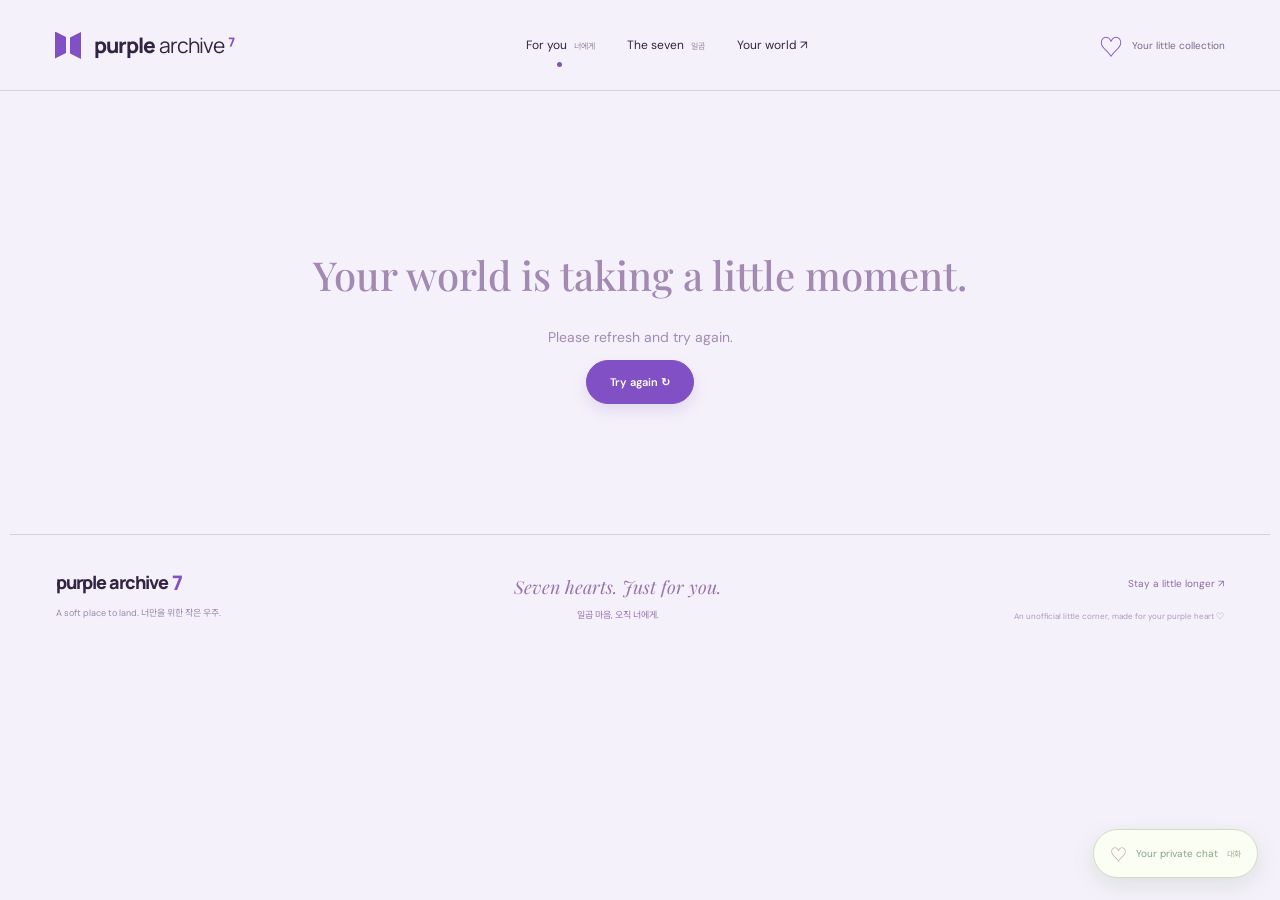
==== commit 03a98607: "Add animated ASCII cherry-blossom above footer (ascii.rest)" ====
--- a/site.html
+++ b/site.html
@@ -34,7 +34,9 @@
     <a href="/world?view=saved" class="header-heart" aria-label="Your saved memories">♡ <span>Your little collection</span></a>
   </header>
   <main id="main" aria-busy="true"><div class="loading"><div class="loading-orbit" aria-hidden="true"><i></i><span>✧</span></div><p>A little universe is finding its way to you.</p><small lang="ko">오직 너를 위한 작은 우주.</small></div></main>
-  <footer class="site-footer"><div><a class="brand" href="/">purple archive<sup>⁷</sup></a><p>A soft place to land. <span lang="ko">너만을 위한 작은 우주.</span></p></div><div class="footer-message">Seven hearts. Just for you.<br><small lang="ko">일곱 마음, 오직 너에게.</small></div><div class="footer-links"><a href="/world">Stay a little longer ↗</a><span id="note-link"></span><small>An unofficial little corner, made for your purple heart ♡</small></div></footer>
+  <footer class="site-footer"><div><a class="brand" href="/">purple archive<sup>7</sup></a><p>A soft place to land. <span lang="ko">너만을 위한 작은 우주.</span></p></div><div class="footer-message">Seven hearts. Just for you.<br><small lang="ko">일곱 마음, 오직 너에게.</small></div><div class="footer-links"><a href="/world">Stay a little longer ↗</a><span id="note-link"></span><small>An unofficial little corner, made for your purple heart ♡</small></div></footer>
+  <script type="module" src="https://ascii.rest/ascii.js"></script>
+  <ascii-art piece="cherry-blossom" class="site-ascii" aria-hidden="true"></ascii-art>
   <dialog id="viewer" aria-label="Media preview"><button class="close-dialog" aria-label="Close preview">×</button><div id="viewer-content"></div></dialog>
 </body>
 </html>
--- a/design.css
+++ b/design.css
@@ -7,3 +7,8 @@
 @media(max-width:760px){.site-header{padding:18px 22px;min-height:76px;gap:15px}.brand{font-size:18px}.header-heart{font-size:22px}nav{gap:20px;font-size:10px}nav small{display:none}.container{padding:0 23px}.hero{grid-template-columns:1fr;padding:35px 0 25px;gap:10px}.hero h1{font-size:70px;letter-spacing:-3.5px;max-width:450px}.hero h1 em{letter-spacing:-2.5px}.hero-art{width:100%;max-width:450px;height:475px;margin:auto}.hero-copy>p:not(.korean){max-width:360px}.hero-note{margin-top:23px}.hero-art .main-frame{left:20px;top:95px;width:320px;height:265px}.hero-art .side-frame{right:8px;bottom:43px;width:166px;height:215px}.hero-art .top-frame{right:35px}.hero-stand{left:30px;width:330px;bottom:25px}.hero-sticker{right:5px;top:65px}.handwriting{bottom:-10px;right:40px}.chrome-heart{bottom:70px}.orbit{left:25px;width:360px;height:350px}.hero-spark{left:12px;top:22px}.ticker{justify-content:flex-start;font-size:8px;gap:25px}.section{padding:43px 0}.section-heading h2{font-size:30px}.section-heading>p{max-width:170px;font-size:10px}.member-grid{grid-template-columns:repeat(4,1fr);gap:23px 14px}.member-photo{height:190px}.bento{grid-template-columns:1fr 1fr;margin-bottom:40px;gap:15px}.bento-card:first-child{grid-column:1/-1;min-height:175px}.bento-card:first-child p{max-width:80%}.bento-card .card-symbol{right:20px;font-size:80px}.bento-card{min-height:220px}.bento-card h3{font-size:24px}.era-room{grid-template-columns:1fr;margin-bottom:40px}.era-intro{padding:25px}.era-intro h2{font-size:31px}.era-intro p{max-width:85%}.era-content{padding:24px}.record{right:14px;bottom:-40px}.world-banner{grid-template-columns:1fr;margin-bottom:40px}.banner-copy{padding:30px}.banner-copy h2{font-size:34px}.banner-art{min-height:290px}.banner-art .photo-frame{left:calc(50% - 150px);top:12px}.banner-art .photo-frame:nth-child(2){left:calc(50% - 25px);top:38px}.quote-block{padding-bottom:43px}.quote-block p{font-size:24px}.site-footer{padding:28px 23px;gap:20px;flex-wrap:wrap}.footer-message{text-align:right}.footer-links{width:100%;text-align:left;border-top:1px solid var(--line);padding-top:17px;gap:9px}.page-hero{padding-top:36px}.page-hero h1{font-size:50px;letter-spacing:-2px}.world-stage{height:280px;max-width:560px;margin-bottom:30px}.stage-photo{width:135px;height:185px;bottom:55px}.stage-photo:nth-of-type(5){display:none}.stage-photo:nth-of-type(2){left:8%!important}.stage-photo:nth-of-type(3){left:35%!important}.stage-photo:nth-of-type(4){left:63%!important}.stage-oval{left:4%;right:4%;bottom:20px;height:55px}.world-float{font-size:43px;top:0}.world-float.left{font-size:26px;top:105px;left:-5px}.stage-label{left:35%;bottom:3px}.world-toolbar{gap:17px}.toolbar-options{width:100%;justify-content:flex-end}.filters{gap:4px}.chip{padding:8px 11px;font-size:10px}.gallery{columns:2;column-gap:20px}.gallery.neat{grid-template-columns:repeat(2,1fr);gap:18px}.gallery.neat .media-button img,.gallery.neat .media-button video{height:220px}.gallery-count{font-size:9px}.profile{grid-template-columns:1fr;padding:30px 0;gap:25px}.profile-stand{max-width:360px;width:100%;margin:auto}.profile-portrait{height:425px}.profile h1{font-size:60px}.profile .bio{font-size:13px}.profile-nav{font-size:10px}.note{padding:35px 28px}.note h1{font-size:35px}.entry h2{font-size:30px}.entry-symbol{width:90px;height:120px}}
 @media(max-width:420px){.site-header{padding:16px;gap:10px}.brand{font-size:15px}.logo{width:20px;height:22px;margin-right:3px;gap:3px}.brand sup{font-size:15px}nav{gap:13px;font-size:9px}.header-heart{display:none}.hero h1{font-size:58px}.hero .korean{font-size:12px}.hero-art{height:408px}.hero-art .main-frame{left:0;top:95px;width:262px;height:222px}.hero-art .side-frame{right:0;width:136px;height:185px;bottom:30px}.hero-art .top-frame{right:20px;width:117px;height:143px}.hero-stand{width:270px;left:10px;bottom:17px}.chrome-heart{left:0;bottom:59px;font-size:65px}.orbit{width:285px;height:300px;left:0}.hero-sticker{top:60px;right:0;padding:8px;font-size:7px}.handwriting{font-size:17px;right:20px;bottom:-15px}.member-grid{grid-template-columns:repeat(2,1fr);gap:23px 18px}.member-photo{height:235px}.section-heading{align-items:flex-start;flex-direction:column;gap:13px}.section-heading>p{max-width:100%}.bento-card{padding:19px}.bento-card h3{font-size:23px}.days-number{font-size:40px}.bento-card .card-symbol{font-size:55px}.page-hero h1{font-size:43px}.world-stage{height:248px}.stage-photo{width:110px;height:153px;bottom:51px;padding:7px 7px 26px}.stage-photo .caption{font-size:10px;bottom:7px}.stage-photo:nth-of-type(2){left:1%!important}.stage-photo:nth-of-type(3){left:32%!important}.stage-photo:nth-of-type(4){left:64%!important}.world-float{font-size:35px}.world-float.left{display:none}.stage-label{font-size:7px;left:29%}.gallery{column-gap:13px;padding-inline:2px}.memory{padding:7px;margin-bottom:25px}.memory:nth-child(5n+2){padding:9px}.memory:nth-child(5n+3){padding:6px;border-width:4px}.memory:nth-child(5n+4){padding:10px}.memory h3{font-size:13px;margin:10px 3px 7px}.memory-meta{font-size:7px;letter-spacing:.5px}.media-button img,.media-button video{min-height:120px}.gallery.neat{gap:12px}.gallery.neat .media-button img,.gallery.neat .media-button video{height:170px}.note p{font-size:12px}.site-footer .brand{font-size:16px}.footer-message{font-size:16px}.site-footer>div:first-child p{max-width:165px}}
 @media(prefers-reduced-motion:reduce){*,*:before,*:after{animation:none!important;transition:none!important;scroll-behavior:auto!important}.entry{display:none}}
+
+/* Animated ASCII art (ascii.rest) — subtle footer decoration */
+.site-ascii{display:block;margin:18px auto 6px;max-width:640px;font-size:9px;line-height:1.05;opacity:.85;pointer-events:none}
+@media(max-width:640px){.site-ascii{font-size:6px;max-width:100%}}
+@media(prefers-reduced-motion:reduce){.site-ascii{display:none}}
